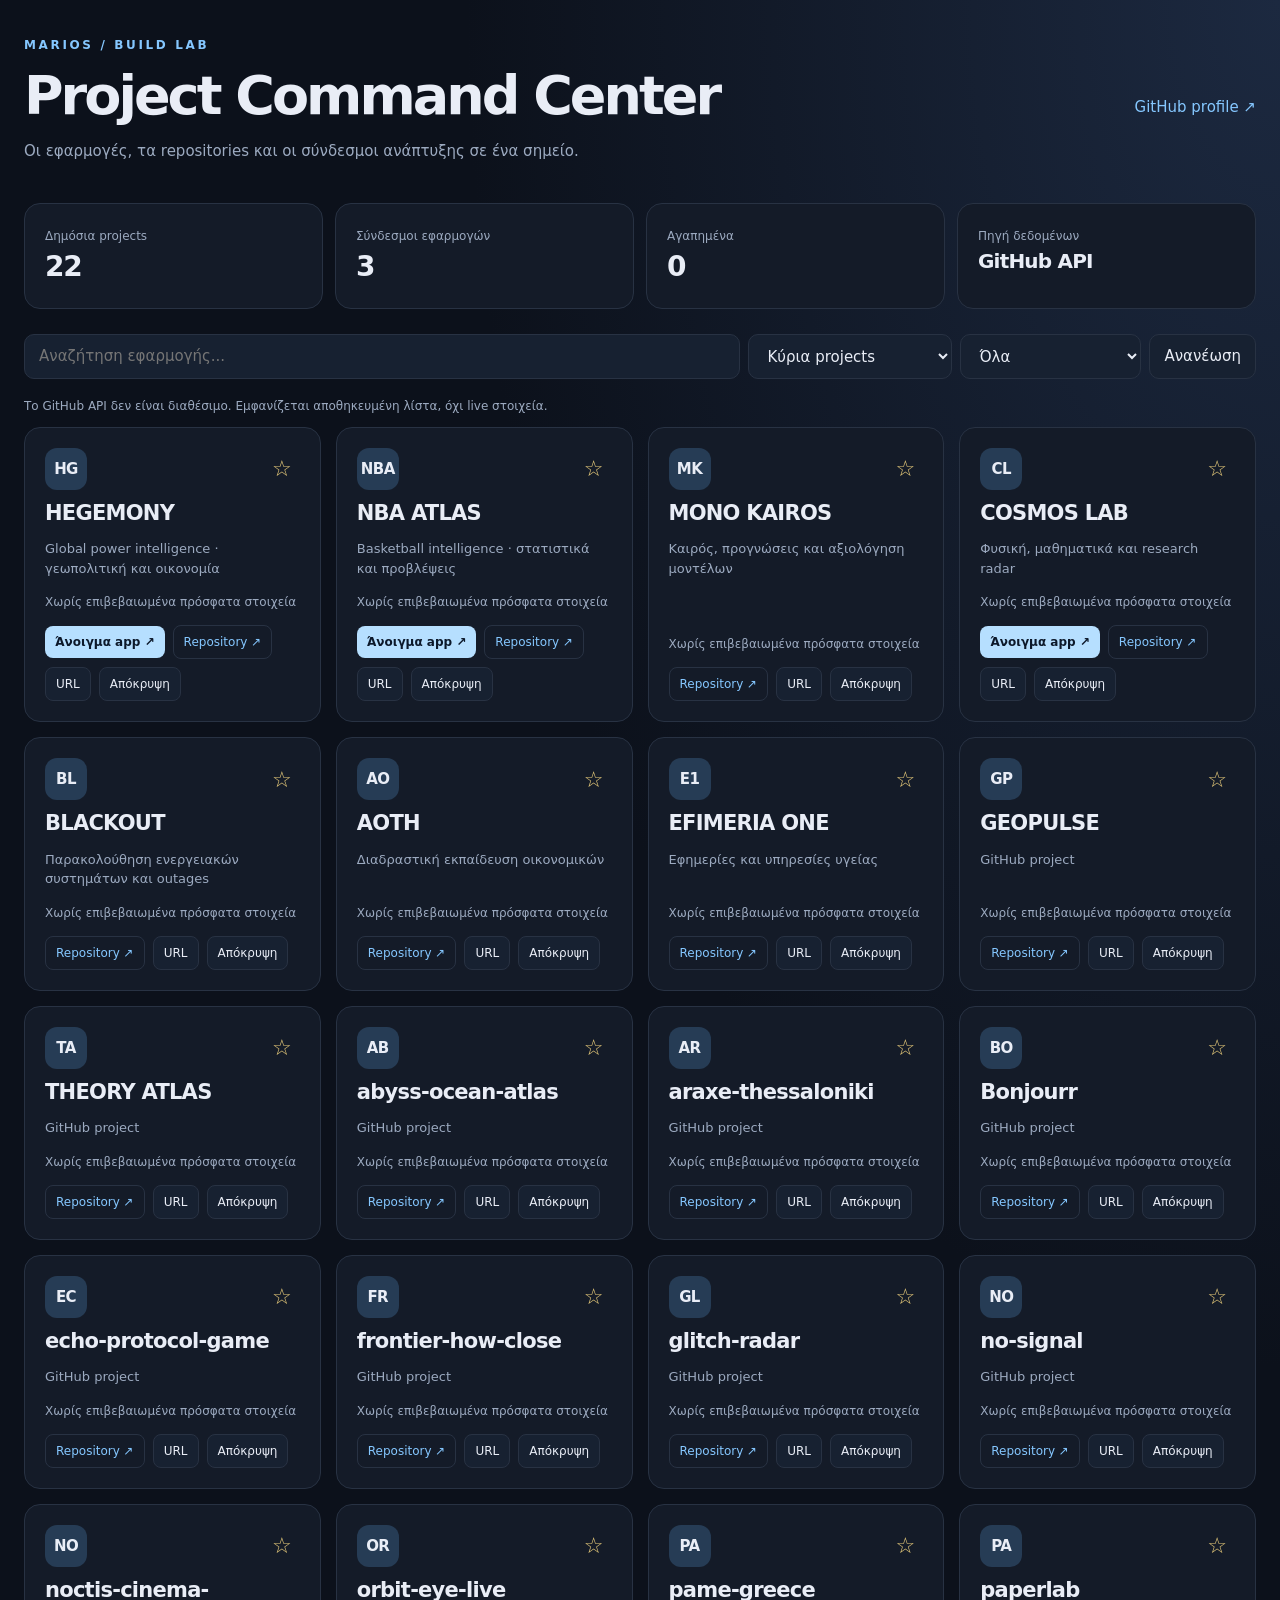
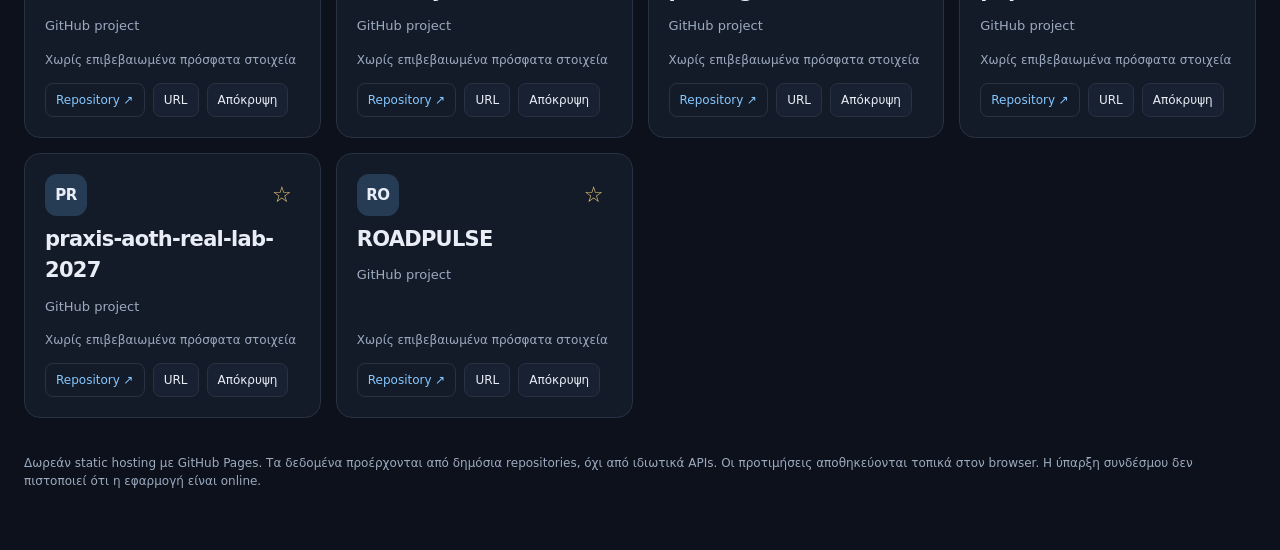
==== docs/index.html @ c63f9f5b "Add static Build Lab project command center for GitHub Pages" ====
<!DOCTYPE html>
<html lang="el"><head><meta charset="UTF-8"><meta name="viewport" content="width=device-width, initial-scale=1"><meta name="theme-color" content="#0c111b"><title>Build Lab — Project Command Center</title>
<style>
:root{color-scheme:dark;--bg:#0c111b;--panel:#141b28;--line:#283243;--text:#e9edf6;--muted:#9caac0;--accent:#85c7ff}*{box-sizing:border-box}body{margin:0;background:radial-gradient(ellipse at top right,#1c2940 0,transparent 45%),var(--bg);color:var(--text);font:15px/1.5 system-ui,sans-serif}main{max-width:1300px;margin:auto;padding:36px 24px 60px}header{display:flex;justify-content:space-between;align-items:center;gap:16px;flex-wrap:wrap}.brand{font-size:12px;letter-spacing:.22em;text-transform:uppercase;color:var(--accent);font-weight:700}h1{font-size:clamp(32px,5vw,54px);line-height:1.1;letter-spacing:-.055em;margin:12px 0}p{color:var(--muted)}a{color:var(--accent);text-decoration:none}button,input,select{font:inherit;color:inherit;background:#172131;border:1px solid var(--line);padding:10px 14px;border-radius:10px}button{cursor:pointer}button:hover,a:hover{filter:brightness(1.2)}.stats{display:grid;grid-template-columns:repeat(auto-fit,minmax(140px,1fr));gap:12px;margin:25px 0}.stat,.card{background:var(--panel);border:1px solid var(--line);border-radius:16px;padding:20px}.stat b{display:block;font-size:28px;letter-spacing:-.04em}.stat span,.meta{font-size:12px;color:var(--muted)}.controls{display:flex;flex-wrap:wrap;gap:8px;margin:24px 0 18px}.controls input{flex:1;min-width:190px}.grid{display:grid;grid-template-columns:repeat(auto-fill,minmax(265px,1fr));gap:15px}.card{display:flex;flex-direction:column;min-height:200px;overflow:hidden}.card h2{margin:8px 0;font-size:21px;letter-spacing:-.035em}.card p{margin:2px 0 15px;font-size:13px;flex:1}.cardtop,.actions{display:flex;gap:8px;align-items:center;justify-content:space-between}.logo{width:42px;height:42px;border-radius:12px;background:#263c55;display:grid;place-items:center;font-weight:800;letter-spacing:-.04em}.actions{justify-content:flex-start;flex-wrap:wrap;margin-top:14px}.actions a,.actions button{padding:7px 10px;font-size:12px;border-radius:8px;border:1px solid var(--line)}.actions a.primary{background:#b6dfff;color:#0c182a;border:0;font-weight:700}.tag{font-size:11px;color:var(--muted);border:1px solid var(--line);padding:4px 8px;border-radius:20px}.favorite{background:transparent;border:0;font-size:22px;padding:3px 8px;color:#e4c879}.status{font-size:12px;color:var(--muted)}footer{margin-top:36px;color:var(--muted);font-size:12px}dialog{max-width:480px;width:90%;background:var(--panel);color:var(--text);border:1px solid var(--line);border-radius:16px;padding:24px}dialog input{width:100%;margin:12px 0}dialog::backdrop{background:#0009}.empty{padding:25px;color:var(--muted)}@media(max-width:600px){main{padding:24px 15px}.card{min-height:170px}}
</style></head><body><main><header><div><div class="brand">Marios / Build Lab</div><h1>Project Command Center</h1><p>Οι εφαρμογές, τα repositories και οι σύνδεσμοι ανάπτυξης σε ένα σημείο.</p></div><a href="https://github.com/mariodinakus" target="_blank" rel="noopener">GitHub profile ↗</a></header>
<section class="stats"><div class="stat"><span>Δημόσια projects</span><b id="total">—</b></div><div class="stat"><span>Σύνδεσμοι εφαρμογών</span><b id="apps">—</b></div><div class="stat"><span>Αγαπημένα</span><b id="stars">—</b></div><div class="stat"><span>Πηγή δεδομένων</span><b style="font-size:20px">GitHub API</b></div></section>
<div class="controls"><input id="search" type="search" placeholder="Αναζήτηση εφαρμογής..." aria-label="Αναζήτηση"><select id="sort" aria-label="Ταξινόμηση"><option value="core">Κύρια projects</option><option value="updated">Πρόσφατες αλλαγές</option><option value="name">Όνομα A–Z</option></select><select id="filter" aria-label="Φίλτρο"><option value="all">Όλα</option><option value="fav">Αγαπημένα</option><option value="app">Με σύνδεσμο app</option><option value="hidden">Κρυμμένα</option></select><button id="refresh">Ανανέωση</button></div>
<div id="status" class="status" role="status">Φόρτωση...</div><section id="grid" class="grid" style="margin-top:12px"></section><footer>Δωρεάν static hosting με GitHub Pages. Τα δεδομένα προέρχονται από δημόσια repositories, όχι από ιδιωτικά APIs. Οι προτιμήσεις αποθηκεύονται τοπικά στον browser. Η ύπαρξη συνδέσμου δεν πιστοποιεί ότι η εφαρμογή είναι online.</footer>
<dialog id="edit"><h2>Σύνδεσμος εφαρμογής</h2><p id="editname"></p><form id="editform"><input id="url" type="url" placeholder="https://..." aria-label="URL εφαρμογής"><button type="submit">Αποθήκευση</button> <button type="button" id="cancel">Άκυρο</button></form></dialog>
</main><script>
'use strict';const owner='mariodinakus', el=id=>document.getElementById(id);
const core={
'world-faultline':{title:'HEGEMONY',desc:'Global power intelligence · γεωπολιτική και οικονομία',url:'https://hegemony-world-power.vercel.app',symbol:'HG'},
'sideline-sports':{title:'NBA ATLAS',desc:'Basketball intelligence · στατιστικά και προβλέψεις',url:'https://nba-atlas.vercel.app',symbol:'NBA'},
'monokairos':{title:'MONO KAIROS',desc:'Καιρός, προγνώσεις και αξιολόγηση μοντέλων',symbol:'MK'},
'cosmos-lab':{title:'COSMOS LAB',desc:'Φυσική, μαθηματικά και research radar',url:'https://cosmos-lab-v3.vercel.app/radar.html',symbol:'CL'},
'blackout-global-monitor':{title:'BLACKOUT',desc:'Παρακολούθηση ενεργειακών συστημάτων και outages',symbol:'BL'},
'aoth':{title:'AOTH',desc:'Διαδραστική εκπαίδευση οικονομικών',symbol:'AO'},
'efimeria-one':{title:'EFIMERIA ONE',desc:'Εφημερίες και υπηρεσίες υγείας',symbol:'E1'},
'geopulse':{title:'GEOPULSE',symbol:'GP'},'theory-atlas':{title:'THEORY ATLAS',symbol:'TA'}
};
const backup=['world-faultline','sideline-sports','monokairos','cosmos-lab','blackout-global-monitor','aoth','efimeria-one','geopulse','theory-atlas','paperlab','glitch-radar','ROADPULSE','echo-protocol-game','orbit-eye-live','frontier-how-close','noctis-cinema-','no-signal','araxe-thessaloniki','pame-greece','abyss-ocean-atlas','praxis-aoth-real-lab-2027','Bonjourr'];
function read(key,fallback){try{return JSON.parse(localStorage.getItem(key))??fallback}catch{return fallback}}
let fav=new Set(read('buildlab-fav',[])),hidden=new Set(read('buildlab-hidden',[])),custom=read('buildlab-urls',{}),repos=[],editing='';
function store(){try{localStorage.setItem('buildlab-fav',JSON.stringify([...fav]));localStorage.setItem('buildlab-hidden',JSON.stringify([...hidden]));localStorage.setItem('buildlab-urls',JSON.stringify(custom))}catch{}}
function valid(x){try{let u=new URL(x);return u.protocol==='https:'||u.protocol==='http:'?u.href:''}catch{return ''}}
function url(r){return Object.hasOwn(custom,r.name)?valid(custom[r.name]):valid(core[r.name]?.url||r.homepage)}
function node(tag,cls,t){const n=document.createElement(tag);if(cls)n.className=cls;if(t!==undefined)n.textContent=t;return n}
function link(label,href,cls){const a=node('a',cls,label);a.href=href;a.target='_blank';a.rel='noopener noreferrer';return a}
function btn(label,fn,cls){const b=node('button',cls,label);b.type='button';b.onclick=fn;return b}
function render(){const q=el('search').value.toLowerCase().trim(),filter=el('filter').value,sort=el('sort').value;let filtered=repos.filter(r=>{const c=core[r.name]||{};return (filter==='hidden'?hidden.has(r.name):!hidden.has(r.name))&&(filter!=='fav'||fav.has(r.name))&&(filter!=='app'||url(r))&&[r.name,c.title,r.description,c.desc].join(' ').toLowerCase().includes(q)});
const order=Object.keys(core);filtered.sort((a,b)=>sort==='updated'?String(b.pushed_at||'').localeCompare(String(a.pushed_at||'')):sort==='name'?a.name.localeCompare(b.name):Number(fav.has(b.name))-Number(fav.has(a.name))||(order.indexOf(a.name)<0?999:order.indexOf(a.name))-(order.indexOf(b.name)<0?999:order.indexOf(b.name))||a.name.localeCompare(b.name));
el('total').textContent=repos.length;el('apps').textContent=repos.filter(url).length;el('stars').textContent=fav.size;let g=el('grid');g.replaceChildren();if(!filtered.length)g.append(node('div','empty','Δεν βρέθηκαν projects.'));
for(const r of filtered){const c=core[r.name]||{},card=node('article','card'),top=node('div','cardtop'),logo=node('div','logo',c.symbol||r.name.slice(0,2).toUpperCase()),star=btn(fav.has(r.name)?'★':'☆',()=>{fav.has(r.name)?fav.delete(r.name):fav.add(r.name);store();render()},'favorite');star.setAttribute('aria-label','Αγαπημένο '+r.name);top.append(logo,star);card.append(top,node('h2','',c.title||r.name),node('p','',c.desc||r.description||'GitHub project'));const meta=node('div','meta',r.pushed_at?'Τελευταίο push: '+new Date(r.pushed_at).toLocaleDateString('el-GR'):'Χωρίς επιβεβαιωμένα πρόσφατα στοιχεία');card.append(meta);const actions=node('div','actions'),u=url(r);if(u)actions.append(link('Άνοιγμα app ↗',u,'primary'));actions.append(link('Repository ↗','https://github.com/'+owner+'/'+encodeURIComponent(r.name)),btn('URL',()=>{editing=r.name;el('editname').textContent=c.title||r.name;el('url').value=url(r);el('edit').showModal()}),btn(hidden.has(r.name)?'Εμφάνιση':'Απόκρυψη',()=>{hidden.has(r.name)?hidden.delete(r.name):hidden.add(r.name);store();render()}));card.append(actions);g.append(card)}}
async function load(){el('status').textContent='Ανάκτηση δημόσιων repositories...';el('refresh').disabled=true;try{const all=[];for(let page=1;page<=5;page++){const res=await fetch('https://api.github.com/users/'+owner+'/repos?per_page=100&sort=updated&page='+page,{cache:'no-store'});if(!res.ok)throw Error('HTTP '+res.status);const data=await res.json();if(!Array.isArray(data))throw Error('invalid');all.push(...data);if(data.length<100)break}repos=all.filter(r=>!r.private&&!r.archived&&r.name!==owner);el('status').textContent='Ενημερώθηκε: '+new Date().toLocaleString('el-GR');}catch(e){repos=backup.map(name=>({name}));el('status').textContent='Το GitHub API δεν είναι διαθέσιμο. Εμφανίζεται αποθηκευμένη λίστα, όχι live στοιχεία.'}finally{el('refresh').disabled=false;render()}}
el('search').oninput=render;el('sort').onchange=render;el('filter').onchange=render;el('refresh').onclick=load;el('cancel').onclick=()=>el('edit').close();el('editform').onsubmit=e=>{e.preventDefault();const v=el('url').value.trim();if(v&&!valid(v))return;custom[editing]=v;store();el('edit').close();render()};load();
</script></body></html>
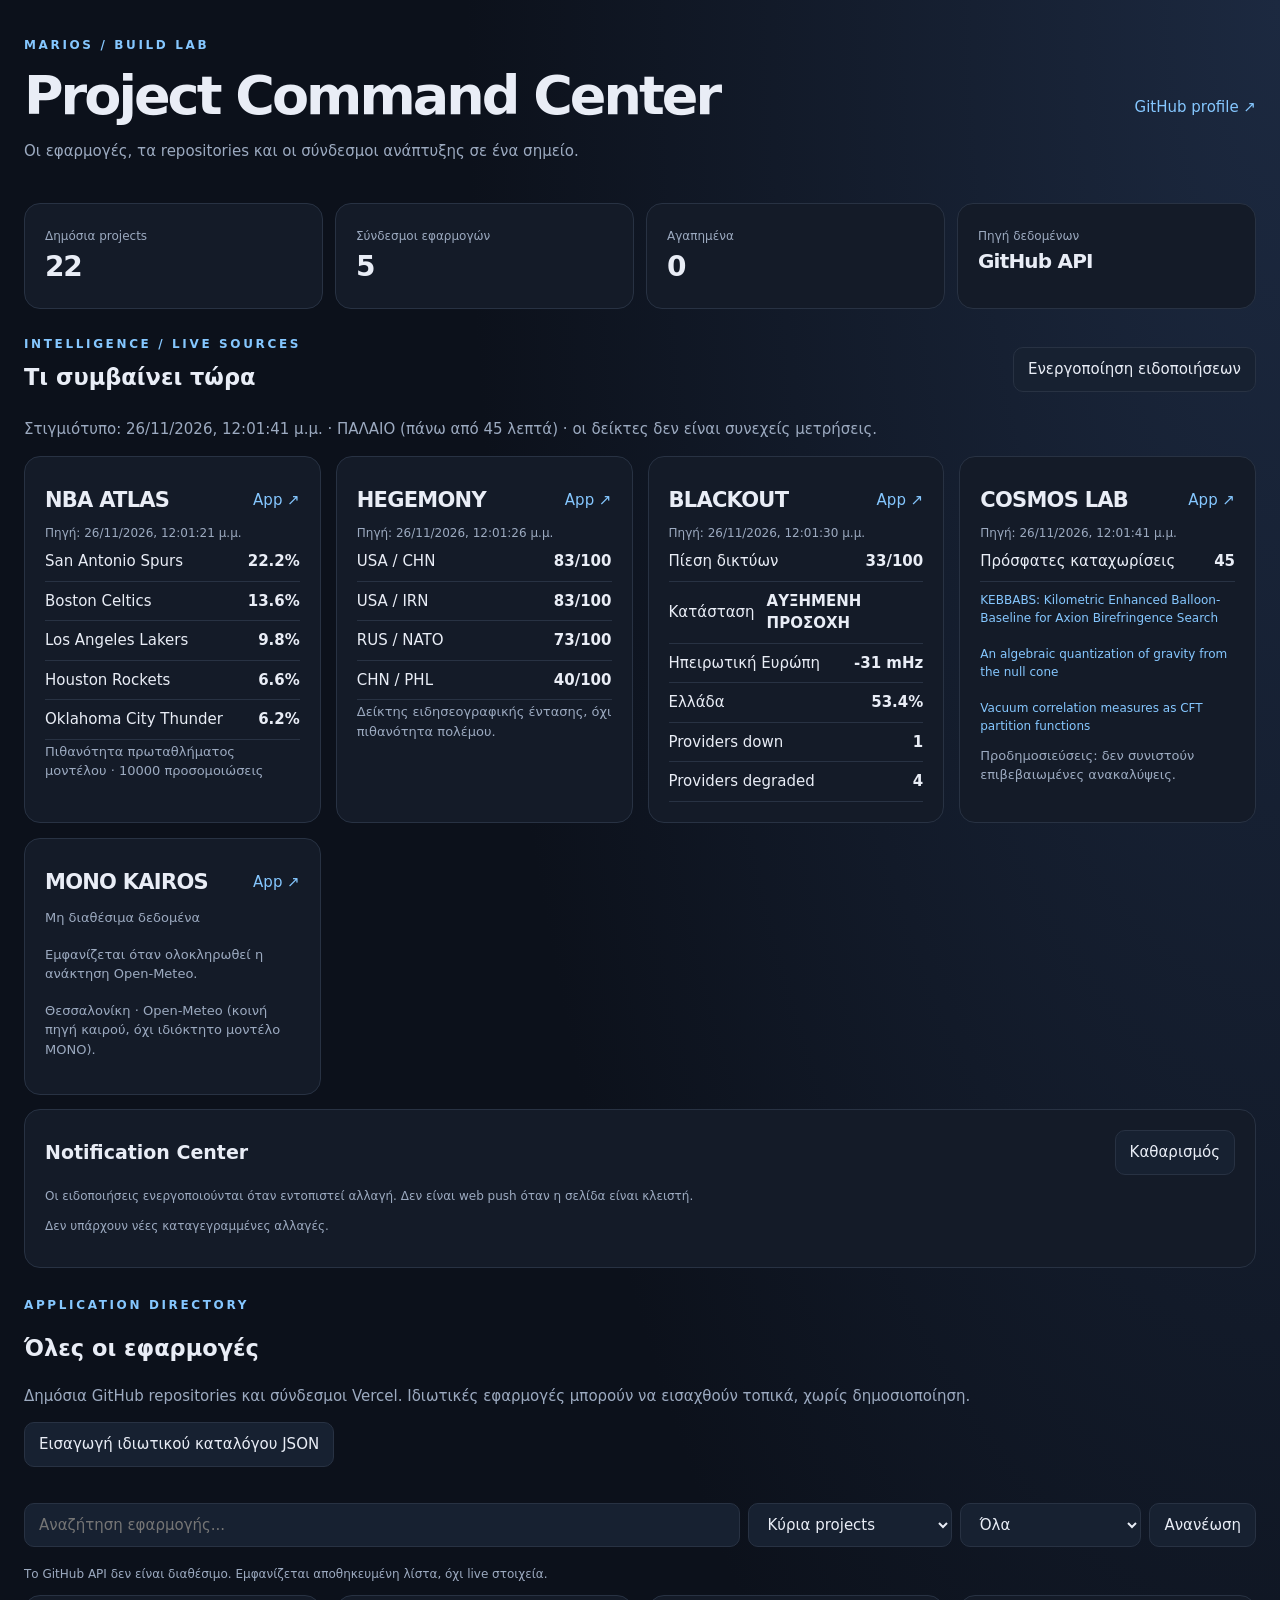
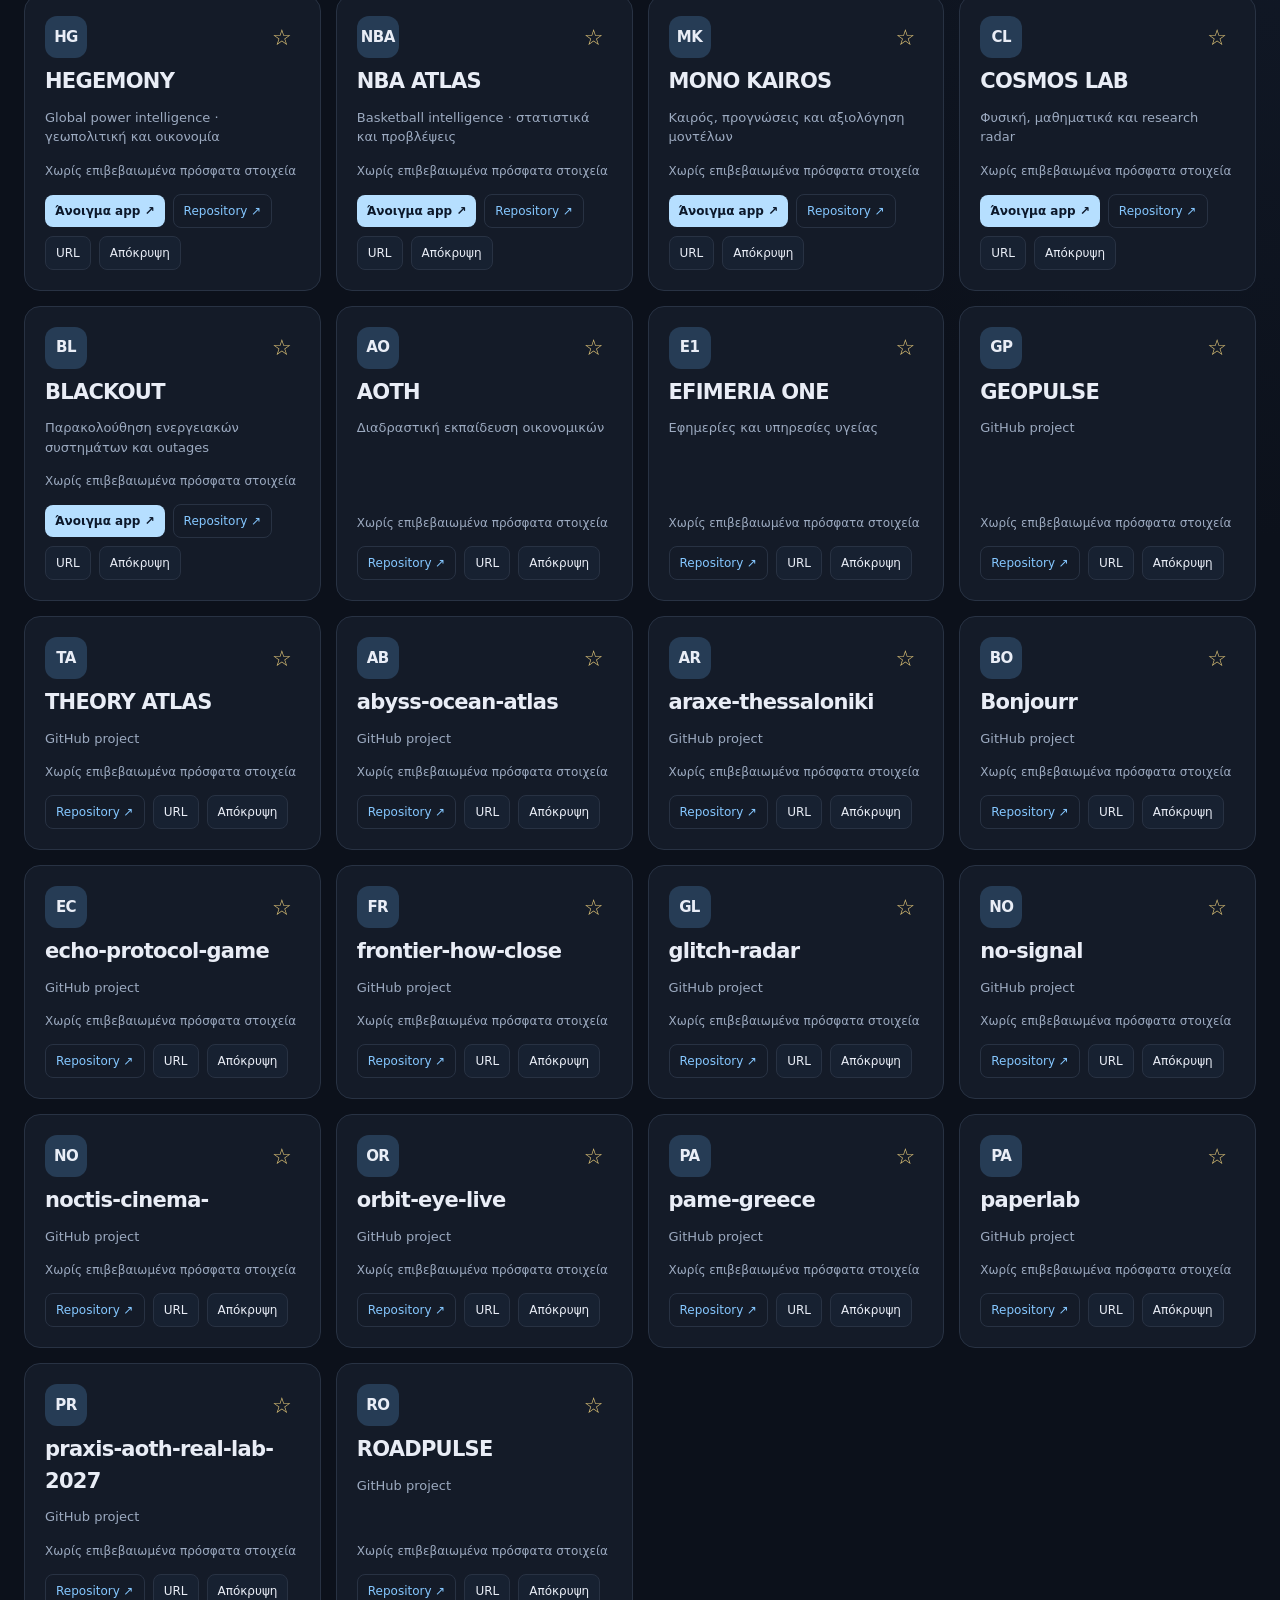
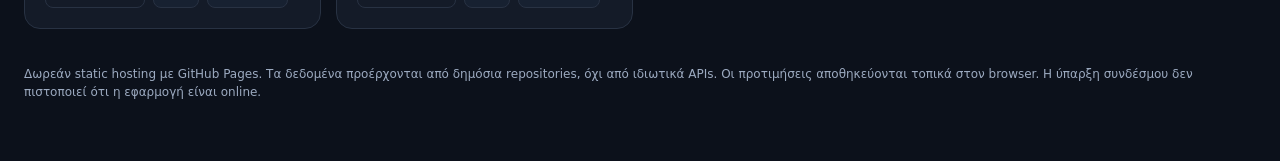
==== commit 1bd56f57: "Add intelligence widgets, real source snapshots, notification center and local app import" ====
--- a/docs/index.html
+++ b/docs/index.html
@@ -4,7 +4,7 @@
 :root{color-scheme:dark;--bg:#0c111b;--panel:#141b28;--line:#283243;--text:#e9edf6;--muted:#9caac0;--accent:#85c7ff}*{box-sizing:border-box}body{margin:0;background:radial-gradient(ellipse at top right,#1c2940 0,transparent 45%),var(--bg);color:var(--text);font:15px/1.5 system-ui,sans-serif}main{max-width:1300px;margin:auto;padding:36px 24px 60px}header{display:flex;justify-content:space-between;align-items:center;gap:16px;flex-wrap:wrap}.brand{font-size:12px;letter-spacing:.22em;text-transform:uppercase;color:var(--accent);font-weight:700}h1{font-size:clamp(32px,5vw,54px);line-height:1.1;letter-spacing:-.055em;margin:12px 0}p{color:var(--muted)}a{color:var(--accent);text-decoration:none}button,input,select{font:inherit;color:inherit;background:#172131;border:1px solid var(--line);padding:10px 14px;border-radius:10px}button{cursor:pointer}button:hover,a:hover{filter:brightness(1.2)}.stats{display:grid;grid-template-columns:repeat(auto-fit,minmax(140px,1fr));gap:12px;margin:25px 0}.stat,.card{background:var(--panel);border:1px solid var(--line);border-radius:16px;padding:20px}.stat b{display:block;font-size:28px;letter-spacing:-.04em}.stat span,.meta{font-size:12px;color:var(--muted)}.controls{display:flex;flex-wrap:wrap;gap:8px;margin:24px 0 18px}.controls input{flex:1;min-width:190px}.grid{display:grid;grid-template-columns:repeat(auto-fill,minmax(265px,1fr));gap:15px}.card{display:flex;flex-direction:column;min-height:200px;overflow:hidden}.card h2{margin:8px 0;font-size:21px;letter-spacing:-.035em}.card p{margin:2px 0 15px;font-size:13px;flex:1}.cardtop,.actions{display:flex;gap:8px;align-items:center;justify-content:space-between}.logo{width:42px;height:42px;border-radius:12px;background:#263c55;display:grid;place-items:center;font-weight:800;letter-spacing:-.04em}.actions{justify-content:flex-start;flex-wrap:wrap;margin-top:14px}.actions a,.actions button{padding:7px 10px;font-size:12px;border-radius:8px;border:1px solid var(--line)}.actions a.primary{background:#b6dfff;color:#0c182a;border:0;font-weight:700}.tag{font-size:11px;color:var(--muted);border:1px solid var(--line);padding:4px 8px;border-radius:20px}.favorite{background:transparent;border:0;font-size:22px;padding:3px 8px;color:#e4c879}.status{font-size:12px;color:var(--muted)}footer{margin-top:36px;color:var(--muted);font-size:12px}dialog{max-width:480px;width:90%;background:var(--panel);color:var(--text);border:1px solid var(--line);border-radius:16px;padding:24px}dialog input{width:100%;margin:12px 0}dialog::backdrop{background:#0009}.empty{padding:25px;color:var(--muted)}@media(max-width:600px){main{padding:24px 15px}.card{min-height:170px}}
 </style></head><body><main><header><div><div class="brand">Marios / Build Lab</div><h1>Project Command Center</h1><p>Οι εφαρμογές, τα repositories και οι σύνδεσμοι ανάπτυξης σε ένα σημείο.</p></div><a href="https://github.com/mariodinakus" target="_blank" rel="noopener">GitHub profile ↗</a></header>
 <section class="stats"><div class="stat"><span>Δημόσια projects</span><b id="total">—</b></div><div class="stat"><span>Σύνδεσμοι εφαρμογών</span><b id="apps">—</b></div><div class="stat"><span>Αγαπημένα</span><b id="stars">—</b></div><div class="stat"><span>Πηγή δεδομένων</span><b style="font-size:20px">GitHub API</b></div></section>
-<div class="controls"><input id="search" type="search" placeholder="Αναζήτηση εφαρμογής..." aria-label="Αναζήτηση"><select id="sort" aria-label="Ταξινόμηση"><option value="core">Κύρια projects</option><option value="updated">Πρόσφατες αλλαγές</option><option value="name">Όνομα A–Z</option></select><select id="filter" aria-label="Φίλτρο"><option value="all">Όλα</option><option value="fav">Αγαπημένα</option><option value="app">Με σύνδεσμο app</option><option value="hidden">Κρυμμένα</option></select><button id="refresh">Ανανέωση</button></div>
+<section aria-label="Live intelligence" style="margin-top:26px"><div class="cardtop"><div><div class="brand">INTELLIGENCE / LIVE SOURCES</div><h2 style="margin:8px 0">Τι συμβαίνει τώρα</h2></div><button id="notify">Ενεργοποίηση ειδοποιήσεων</button></div><p id="liveStatus" role="status">Τελευταίο διαθέσιμο στιγμιότυπο · φόρτωση...</p><div class="grid" id="liveGrid"><article class="card"><h2>NBA ATLAS</h2><p>Προβλέψεις τίτλου</p></article><article class="card"><h2>HEGEMONY</h2><p>Δείκτες γεωπολιτικής έντασης</p></article><article class="card"><h2>BLACKOUT</h2><p>Πίεση δικτύων και outages</p></article><article class="card"><h2>COSMOS</h2><p>Επιστημονικές δημοσιεύσεις</p></article></div><div class="stat" style="margin-top:14px"><div class="cardtop"><h2 style="margin:0;font-size:19px">Notification Center</h2><button id="clearAlerts">Καθαρισμός</button></div><p id="alertStatus" class="meta">Οι ειδοποιήσεις ενεργοποιούνται όταν εντοπιστεί αλλαγή. Δεν είναι web push όταν η σελίδα είναι κλειστή.</p><div id="alerts" aria-live="polite"></div></div></section><section style="margin-top:28px"><div class="brand">APPLICATION DIRECTORY</div><h2>Όλες οι εφαρμογές</h2><p>Δημόσια GitHub repositories και σύνδεσμοι Vercel. Ιδιωτικές εφαρμογές μπορούν να εισαχθούν τοπικά, χωρίς δημοσιοποίηση.</p><button id="importApps">Εισαγωγή ιδιωτικού καταλόγου JSON</button><input id="importFile" type="file" accept=".json,application/json" hidden><div id="extraApps" class="grid" style="margin-top:12px"></div></section><div class="controls"><input id="search" type="search" placeholder="Αναζήτηση εφαρμογής..." aria-label="Αναζήτηση"><select id="sort" aria-label="Ταξινόμηση"><option value="core">Κύρια projects</option><option value="updated">Πρόσφατες αλλαγές</option><option value="name">Όνομα A–Z</option></select><select id="filter" aria-label="Φίλτρο"><option value="all">Όλα</option><option value="fav">Αγαπημένα</option><option value="app">Με σύνδεσμο app</option><option value="hidden">Κρυμμένα</option></select><button id="refresh">Ανανέωση</button></div>
 <div id="status" class="status" role="status">Φόρτωση...</div><section id="grid" class="grid" style="margin-top:12px"></section><footer>Δωρεάν static hosting με GitHub Pages. Τα δεδομένα προέρχονται από δημόσια repositories, όχι από ιδιωτικά APIs. Οι προτιμήσεις αποθηκεύονται τοπικά στον browser. Η ύπαρξη συνδέσμου δεν πιστοποιεί ότι η εφαρμογή είναι online.</footer>
 <dialog id="edit"><h2>Σύνδεσμος εφαρμογής</h2><p id="editname"></p><form id="editform"><input id="url" type="url" placeholder="https://..." aria-label="URL εφαρμογής"><button type="submit">Αποθήκευση</button> <button type="button" id="cancel">Άκυρο</button></form></dialog>
 </main><script>
@@ -12,16 +12,16 @@
 const core={
 'world-faultline':{title:'HEGEMONY',desc:'Global power intelligence · γεωπολιτική και οικονομία',url:'https://hegemony-world-power.vercel.app',symbol:'HG'},
 'sideline-sports':{title:'NBA ATLAS',desc:'Basketball intelligence · στατιστικά και προβλέψεις',url:'https://nba-atlas.vercel.app',symbol:'NBA'},
-'monokairos':{title:'MONO KAIROS',desc:'Καιρός, προγνώσεις και αξιολόγηση μοντέλων',symbol:'MK'},
+'monokairos':{title:'MONO KAIROS',desc:'Καιρός, προγνώσεις και αξιολόγηση μοντέλων',url:'https://monokairos.vercel.app',symbol:'MK'},
 'cosmos-lab':{title:'COSMOS LAB',desc:'Φυσική, μαθηματικά και research radar',url:'https://cosmos-lab-v3.vercel.app/radar.html',symbol:'CL'},
-'blackout-global-monitor':{title:'BLACKOUT',desc:'Παρακολούθηση ενεργειακών συστημάτων και outages',symbol:'BL'},
+'blackout-global-monitor':{title:'BLACKOUT',desc:'Παρακολούθηση ενεργειακών συστημάτων και outages',url:'https://blackout-global-monitor.vercel.app',symbol:'BL'},
 'aoth':{title:'AOTH',desc:'Διαδραστική εκπαίδευση οικονομικών',symbol:'AO'},
 'efimeria-one':{title:'EFIMERIA ONE',desc:'Εφημερίες και υπηρεσίες υγείας',symbol:'E1'},
 'geopulse':{title:'GEOPULSE',symbol:'GP'},'theory-atlas':{title:'THEORY ATLAS',symbol:'TA'}
 };
 const backup=['world-faultline','sideline-sports','monokairos','cosmos-lab','blackout-global-monitor','aoth','efimeria-one','geopulse','theory-atlas','paperlab','glitch-radar','ROADPULSE','echo-protocol-game','orbit-eye-live','frontier-how-close','noctis-cinema-','no-signal','araxe-thessaloniki','pame-greece','abyss-ocean-atlas','praxis-aoth-real-lab-2027','Bonjourr'];
 function read(key,fallback){try{return JSON.parse(localStorage.getItem(key))??fallback}catch{return fallback}}
-let fav=new Set(read('buildlab-fav',[])),hidden=new Set(read('buildlab-hidden',[])),custom=read('buildlab-urls',{}),repos=[],editing='';
+let fav=new Set(read('buildlab-fav',[])),hidden=new Set(read('buildlab-hidden',[])),custom=read('buildlab-urls',{}),repos=backup.map(name=>({name})),editing='';
 function store(){try{localStorage.setItem('buildlab-fav',JSON.stringify([...fav]));localStorage.setItem('buildlab-hidden',JSON.stringify([...hidden]));localStorage.setItem('buildlab-urls',JSON.stringify(custom))}catch{}}
 function valid(x){try{let u=new URL(x);return u.protocol==='https:'||u.protocol==='http:'?u.href:''}catch{return ''}}
 function url(r){return Object.hasOwn(custom,r.name)?valid(custom[r.name]):valid(core[r.name]?.url||r.homepage)}
@@ -33,5 +33,36 @@
 el('total').textContent=repos.length;el('apps').textContent=repos.filter(url).length;el('stars').textContent=fav.size;let g=el('grid');g.replaceChildren();if(!filtered.length)g.append(node('div','empty','Δεν βρέθηκαν projects.'));
 for(const r of filtered){const c=core[r.name]||{},card=node('article','card'),top=node('div','cardtop'),logo=node('div','logo',c.symbol||r.name.slice(0,2).toUpperCase()),star=btn(fav.has(r.name)?'★':'☆',()=>{fav.has(r.name)?fav.delete(r.name):fav.add(r.name);store();render()},'favorite');star.setAttribute('aria-label','Αγαπημένο '+r.name);top.append(logo,star);card.append(top,node('h2','',c.title||r.name),node('p','',c.desc||r.description||'GitHub project'));const meta=node('div','meta',r.pushed_at?'Τελευταίο push: '+new Date(r.pushed_at).toLocaleDateString('el-GR'):'Χωρίς επιβεβαιωμένα πρόσφατα στοιχεία');card.append(meta);const actions=node('div','actions'),u=url(r);if(u)actions.append(link('Άνοιγμα app ↗',u,'primary'));actions.append(link('Repository ↗','https://github.com/'+owner+'/'+encodeURIComponent(r.name)),btn('URL',()=>{editing=r.name;el('editname').textContent=c.title||r.name;el('url').value=url(r);el('edit').showModal()}),btn(hidden.has(r.name)?'Εμφάνιση':'Απόκρυψη',()=>{hidden.has(r.name)?hidden.delete(r.name):hidden.add(r.name);store();render()}));card.append(actions);g.append(card)}}
 async function load(){el('status').textContent='Ανάκτηση δημόσιων repositories...';el('refresh').disabled=true;try{const all=[];for(let page=1;page<=5;page++){const res=await fetch('https://api.github.com/users/'+owner+'/repos?per_page=100&sort=updated&page='+page,{cache:'no-store'});if(!res.ok)throw Error('HTTP '+res.status);const data=await res.json();if(!Array.isArray(data))throw Error('invalid');all.push(...data);if(data.length<100)break}repos=all.filter(r=>!r.private&&!r.archived&&r.name!==owner);el('status').textContent='Ενημερώθηκε: '+new Date().toLocaleString('el-GR');}catch(e){repos=backup.map(name=>({name}));el('status').textContent='Το GitHub API δεν είναι διαθέσιμο. Εμφανίζεται αποθηκευμένη λίστα, όχι live στοιχεία.'}finally{el('refresh').disabled=false;render()}}
-el('search').oninput=render;el('sort').onchange=render;el('filter').onchange=render;el('refresh').onclick=load;el('cancel').onclick=()=>el('edit').close();el('editform').onsubmit=e=>{e.preventDefault();const v=el('url').value.trim();if(v&&!valid(v))return;custom[editing]=v;store();el('edit').close();render()};load();
+el('search').oninput=render;el('sort').onchange=render;el('filter').onchange=render;el('refresh').onclick=load;el('cancel').onclick=()=>el('edit').close();el('editform').onsubmit=e=>{e.preventDefault();const v=el('url').value.trim();if(v&&!valid(v))return;custom[editing]=v;store();el('edit').close();render()};render();load();
+</script><script>
+(function(){
+'use strict';
+const $=id=>document.getElementById(id);
+const N=(t,c,s)=>{const x=document.createElement(t);if(c)x.className=c;if(s!=null)x.textContent=s;return x};
+const A=(t,u)=>{const a=N('a','',t);try{const v=new URL(u);if(['http:','https:'].includes(v.protocol)){a.href=v.href;a.target='_blank';a.rel='noopener noreferrer'}}catch{}return a};
+function rd(k,d){try{return JSON.parse(localStorage.getItem(k))??d}catch{return d}}
+function wr(k,v){try{localStorage.setItem(k,JSON.stringify(v))}catch{}}
+const initial={"generatedAt":"2026-11-26T12:01:41.746Z","data":{"nba":{"asOf":"2026-11-26T12:01:21.397Z","simulations":10000,"teams":[{"name":"San Antonio Spurs","champion":22.2,"wins":58},{"name":"Boston Celtics","champion":13.6,"wins":53.2},{"name":"Los Angeles Lakers","champion":9.8,"wins":54.6},{"name":"Houston Rockets","champion":6.6,"wins":52.6},{"name":"Oklahoma City Thunder","champion":6.2,"wins":49.2}]},"geo":{"asOf":"2026-11-26T12:01:26.543Z","pairs":[{"name":"USA / CHN","score":83,"headlines":[{"title":"Trump Aims to Keep Leverage Over Xi With 40% China Tariff Threat","url":"https://news.google.com/rss/articles/[base64]?oc=5"}]},{"name":"RUS / NATO","score":73,"headlines":[{"title":"Trump, NATO chief caution Russia as attacks on Ukraine’s energy infrastructure intensify","url":"https://news.google.com/rss/articles/[base64]?oc=5"}]},{"name":"ISR / IRN","score":null,"headlines":[]},{"name":"IND / PAK","score":null,"headlines":[]},{"name":"CHN / TWN","score":null,"headlines":[]},{"name":"CHN / JPN","score":null,"headlines":[]},{"name":"KOR / PRK","score":null,"headlines":[]},{"name":"USA / VEN","score":null,"headlines":[]},{"name":"GRC / TUR","score":null,"headlines":[]},{"name":"RUS / UKR","score":null,"headlines":[]},{"name":"USA / IRN","score":83,"headlines":[{"title":"How Trump’s Iran War Was Betrayed by AI","url":"https://news.google.com/rss/articles/CBMifEFVX3lxTFBpc0tiLWpqZGZ1Rl80Q0NnLWdNS2VqYjZlU05WNmlWOEVsZlljbktOQmptWXdOQzFPNXlqa3JmMy1wRjZOTWNTZFdMYmdDRmJGN2xlZXdYWHl2LVF2TmUzdE1xcDJPbVpSXzh2X2RrYmhXWjdoRUZaOW80bmU?oc=5"}]},{"name":"CHN / PHL","score":40,"headlines":[{"title":"Philippine Forces Train to Secure Luzon Strait with Warships, BrahMos Missiles","url":"https://news.google.com/rss/articles/[base64]?oc=5"}]}]},"power":{"asOf":"2026-11-26T12:01:30.836Z","headline":{"score":33,"system":"Διαστημικός καιρός","label":"ΑΥΞΗΜΕΝΗ ΠΡΟΣΟΧΗ","tone":"watch"},"systems":[{"name":"Ηπειρωτική Ευρώπη","score":13,"components":[{"k":"Απόκλιση συχνότητας","v":"-31 mHz","s":13}]},{"name":"Ελλάδα","score":27,"components":[{"k":"Ηλιακά + αιολικά (inverter-based)","v":"53.4%","s":27}]}]},"outages":{"asOf":"2026-11-26T12:01:38.159Z","down":1,"degraded":4,"ongoing":25},"science":{"asOf":"2026-11-26T12:01:41.528Z","count":45,"items":[{"id":"arxiv:2611.34927v1","title":"KEBBABS: Kilometric Enhanced Balloon-Baseline for Axion Birefringence Search","url":"https://arxiv.org/abs/2611.34927v1","published":"2026-11-25T18:59:07.000Z"},{"id":"arxiv:2611.34924v1","title":"An algebraic quantization of gravity from the null cone","url":"https://arxiv.org/abs/2611.34924v1","published":"2026-11-25T18:58:55.000Z"},{"id":"arxiv:2611.34922v1","title":"Vacuum correlation measures as CFT partition functions","url":"https://arxiv.org/abs/2611.34922v1","published":"2026-11-25T18:58:51.000Z"},{"id":"arxiv:2611.34921v1","title":"Bound Entanglement with Negative Partial Transpose Exists","url":"https://arxiv.org/abs/2611.34921v1","published":"2026-11-25T18:58:48.000Z"},{"id":"arxiv:2611.34916v1","title":"Complementary mechanisms of critical quantum metrology","url":"https://arxiv.org/abs/2611.34916v1","published":"2026-11-25T18:57:52.000Z"}]}}};
+const sources={nba:'https://nba-atlas.vercel.app',geo:'https://hegemony-world-power.vercel.app',power:'https://blackout-global-monitor.vercel.app',science:'https://cosmos-lab-v3.vercel.app/radar.html',weather:'https://monokairos.vercel.app'};
+let messages=rd('bl2-alerts',[]),prev=rd('bl2-prev',{}),privateApps=rd('bl2-private',[]),latest=initial,busy=false;
+const stamp=s=>s?(Number.isFinite(Date.parse(s))?new Date(s).toLocaleString('el-GR'):String(s)):'Άγνωστο';
+function showAlerts(){const box=$('alerts');box.replaceChildren();if(!messages.length)box.append(N('p','meta','Δεν υπάρχουν νέες καταγεγραμμένες αλλαγές.'));for(const m of messages.slice(0,20)){const r=N('div','meta');r.style.cssText='padding:10px 0;border-top:1px solid #283243';r.append(N('strong','',m.title),N('div','',m.body),N('small','',stamp(m.at)));box.append(r)}}
+function alert(title,body,key){if(messages.some(x=>x.key===key))return;messages.unshift({title,body,key,at:new Date().toISOString()});messages=messages.slice(0,50);wr('bl2-alerts',messages);showAlerts();try{if('Notification'in window&&Notification.permission==='granted')new Notification(title,{body,tag:key})}catch{}}
+function check(k,v,label,threshold=0){if(v==null)return;const old=prev[k];if(old!==undefined&&old!==v&&(typeof v!=='number'||Math.abs(v-old)>=threshold))alert(label,String(old)+' → '+String(v),k+':'+String(v)+':'+Date.now());prev[k]=v}
+function card(name,k,d){const a=N('article','card'),h=N('div','cardtop');h.append(N('h2','',name),A('App ↗',sources[k]));a.append(h);if(!d||d.error){a.append(N('p','meta',d?.error||'Μη διαθέσιμα δεδομένα'));return a}a.append(N('div','meta','Πηγή: '+stamp(d.asOf)));return a}
+function line(a,t,v){const r=N('div','cardtop');r.style.cssText='padding:8px 0;border-bottom:1px solid #283243;gap:12px';r.append(N('span','',t),N('strong','',v));a.append(r)}
+function renderLive(s){latest=s;const g=$('liveGrid');g.replaceChildren();const d=s.data||{};let a=card('NBA ATLAS','nba',d.nba);if(d.nba?.teams){for(const t of d.nba.teams)line(a,t.name,t.champion+'%');a.append(N('p','meta','Πιθανότητα πρωταθλήματος μοντέλου · '+d.nba.simulations+' προσομοιώσεις'));check('nbaLeader',d.nba.teams[0]?.name,'NBA ATLAS: αλλαγή φαβορί');for(const t of d.nba.teams)check('nba:'+t.name,t.champion,'NBA: '+t.name+' (ποσοστιαίες μονάδες)',3)}g.append(a);
+a=card('HEGEMONY','geo',d.geo);if(d.geo?.pairs){for(const p of d.geo.pairs.filter(x=>typeof x.score==='number').sort((x,y)=>y.score-x.score).slice(0,5)){line(a,p.name,p.score+'/100');check('geo:'+p.name,p.score,'HEGEMONY: ένταση '+p.name,10)}a.append(N('p','meta','Δείκτης ειδησεογραφικής έντασης, όχι πιθανότητα πολέμου.'))}g.append(a);
+a=card('BLACKOUT','power',d.power);if(d.power?.headline){line(a,'Πίεση δικτύων',d.power.headline.score+'/100');line(a,'Κατάσταση',d.power.headline.label);for(const x of d.power.systems||[])line(a,x.name,x.components?.[0]?.v||'—');check('power',d.power.headline.score,'BLACKOUT: αλλαγή πίεσης',10)}if(d.outages&&!d.outages.error){line(a,'Providers down',String(d.outages.down??'—'));line(a,'Providers degraded',String(d.outages.degraded??'—'));check('down',d.outages.down,'BLACKOUT: αλλαγή αριθμού providers down')}g.append(a);
+a=card('COSMOS LAB','science',d.science);if(d.science?.items){line(a,'Πρόσφατες καταχωρίσεις',String(d.science.count));for(const p of d.science.items.slice(0,3)){const r=N('div','meta');r.style.margin='9px 0';r.append(A(p.title,p.url));a.append(r)}if(d.science.items[0])check('paper',d.science.items[0].id,'COSMOS: νέα δημοσίευση στο feed');a.append(N('p','meta','Προδημοσιεύσεις: δεν συνιστούν επιβεβαιωμένες ανακαλύψεις.'))}g.append(a);
+a=card('MONO KAIROS','weather',d.weather);if(d.weather?.temperature!=null){line(a,'Θερμοκρασία',d.weather.temperature+' °C');line(a,'Υετός',d.weather.precipitation+' mm');line(a,'Άνεμος',d.weather.wind+' km/h');line(a,'Πιθανότητα βροχής σήμερα',d.weather.rainChance+'%');check('rain',d.weather.rainChance>=70?'≥70%':'<70%','MONO: αλλαγή ορίου πιθανότητας βροχής')}else a.append(N('p','meta','Εμφανίζεται όταν ολοκληρωθεί η ανάκτηση Open-Meteo.'));a.append(N('p','meta','Θεσσαλονίκη · Open-Meteo (κοινή πηγή καιρού, όχι ιδιόκτητο μοντέλο MONO).'));g.append(a);
+wr('bl2-prev',prev);$('liveStatus').textContent='Στιγμιότυπο: '+stamp(s.generatedAt)+(Date.now()-Date.parse(s.generatedAt)>45*60000?' · ΠΑΛΑΙΟ (πάνω από 45 λεπτά)':'')+' · οι δείκτες δεν είναι συνεχείς μετρήσεις.'}
+function renderPrivate(){let g=$('extraApps');g.replaceChildren();for(const p of privateApps){let a=N('article','card');a.append(N('h2','',p.name||'Project'),N('p','meta',p.platform||'Τοπικός κατάλογος'));if(p.url)a.append(A('Άνοιγμα ↗',p.url));g.append(a)}}
+$('notify').onclick=async()=>{if(!('Notification'in window)){$('alertStatus').textContent='Ο browser δεν υποστηρίζει ειδοποιήσεις.';return}try{const p=await Notification.requestPermission();$('alertStatus').textContent=p==='granted'?'Ενεργές ειδοποιήσεις όσο λειτουργεί το dashboard.':'Δεν δόθηκε άδεια ειδοποιήσεων.'}catch{$('alertStatus').textContent='Η άδεια ειδοποιήσεων δεν ήταν διαθέσιμη.'}};
+$('clearAlerts').onclick=()=>{messages=[];wr('bl2-alerts',messages);showAlerts()};
+$('importApps').onclick=()=>$('importFile').click();$('importFile').onchange=async e=>{try{let a=JSON.parse(await e.target.files[0].text());if(!Array.isArray(a))throw Error();privateApps=a.filter(p=>p&&typeof p.name==='string').map(p=>({name:p.name,platform:p.platform,url:p.url}));wr('bl2-private',privateApps);renderPrivate()}catch{$('alertStatus').textContent='Μη έγκυρο JSON καταλόγου.'}};
+async function fetchJson(u){const r=await fetch(u,{cache:'no-store',signal:AbortSignal.timeout(12000)});if(!r.ok)throw Error('HTTP '+r.status);return r.json()}
+async function refresh(){if(busy)return;busy=true;let s=latest;try{let a=await fetchJson('https://raw.githubusercontent.com/mariodinakus/mariodinakus/main/docs/live-data.json?t='+Date.now());if(a.data&&a.generatedAt&&Date.parse(a.generatedAt)>=Date.parse(s.generatedAt))s=a}catch{}try{let w=await fetchJson('https://api.open-meteo.com/v1/forecast?latitude=40.64&longitude=22.94&current=temperature_2m,precipitation,wind_speed_10m&daily=precipitation_probability_max&timezone=Europe%2FAthens&forecast_days=1');if(w.current)s={...s,data:{...s.data,weather:{asOf:w.current.time+' (Europe/Athens)',temperature:w.current.temperature_2m,precipitation:w.current.precipitation,wind:w.current.wind_speed_10m,rainChance:w.daily.precipitation_probability_max[0]}}}}catch{}renderLive(s);busy=false}
+renderPrivate();showAlerts();renderLive(initial);refresh();setInterval(refresh,180000);$('refresh').addEventListener('click',refresh);
+})();
 </script></body></html>
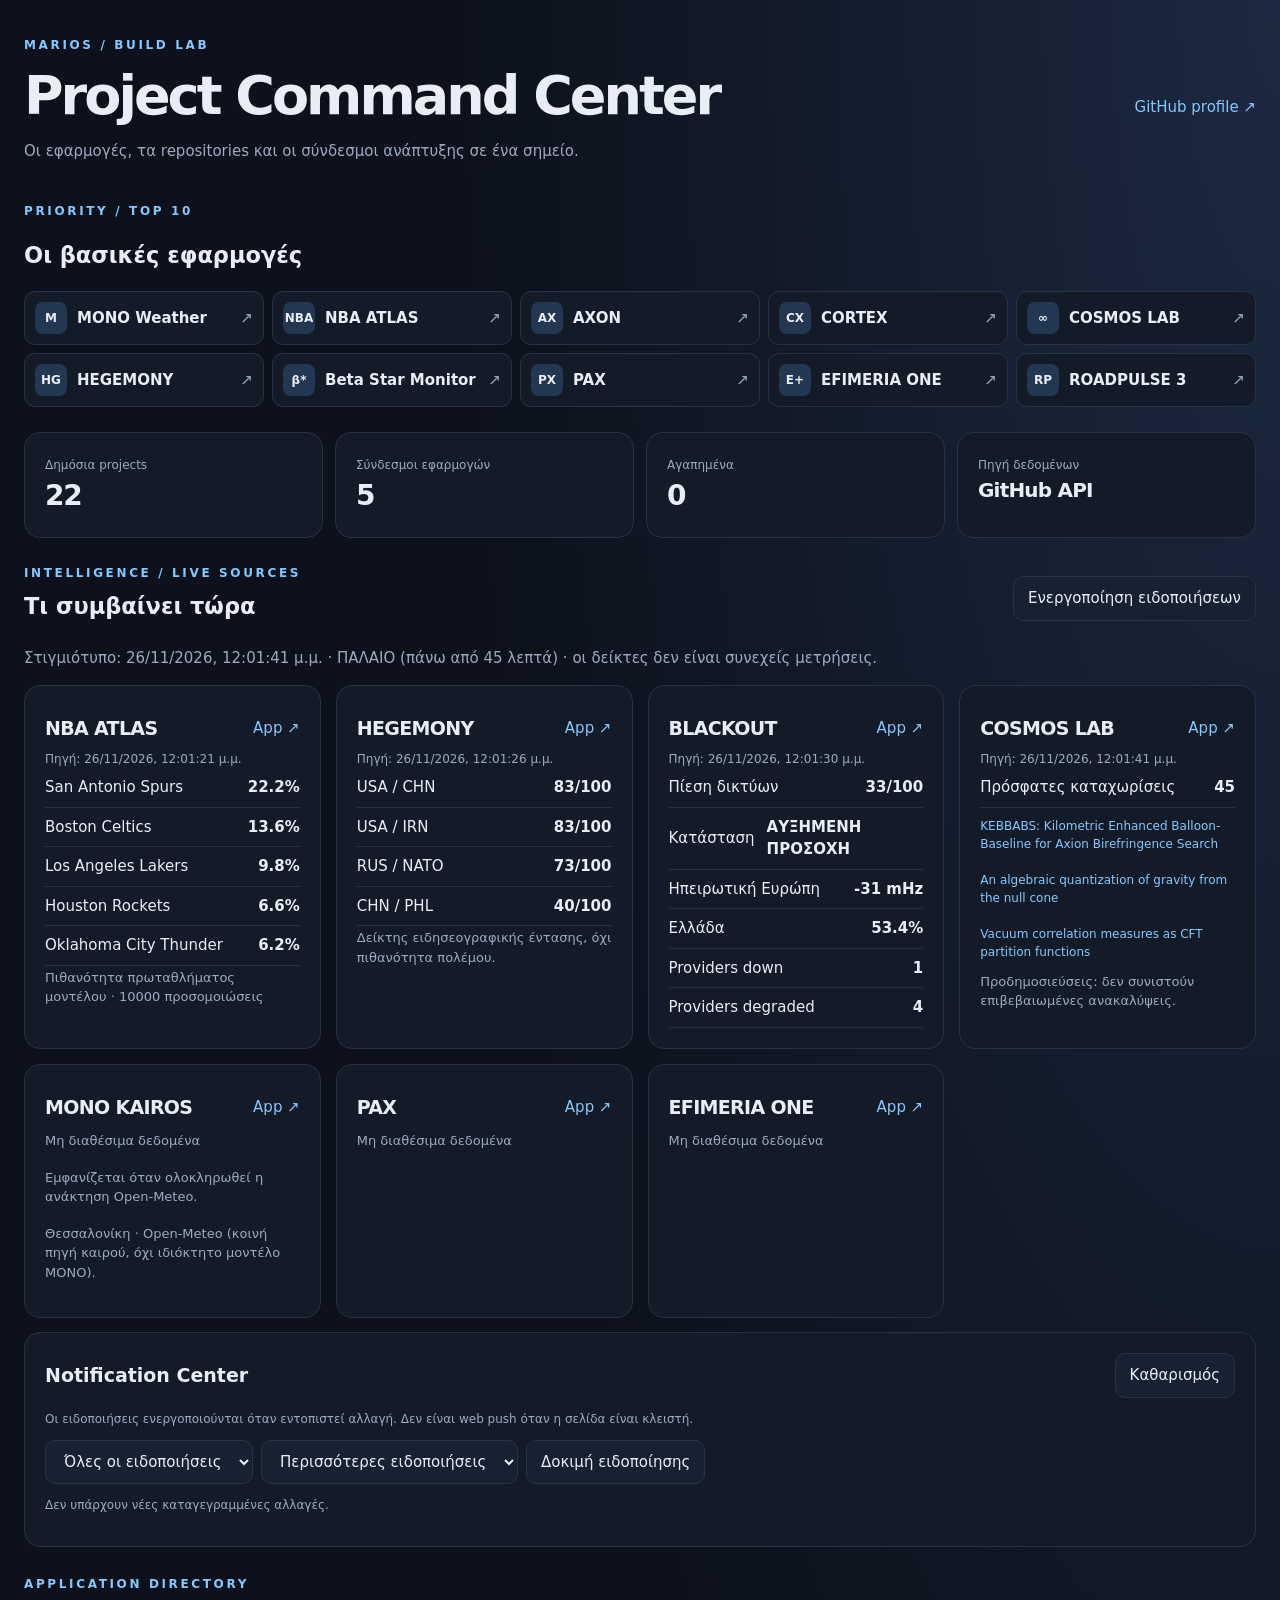
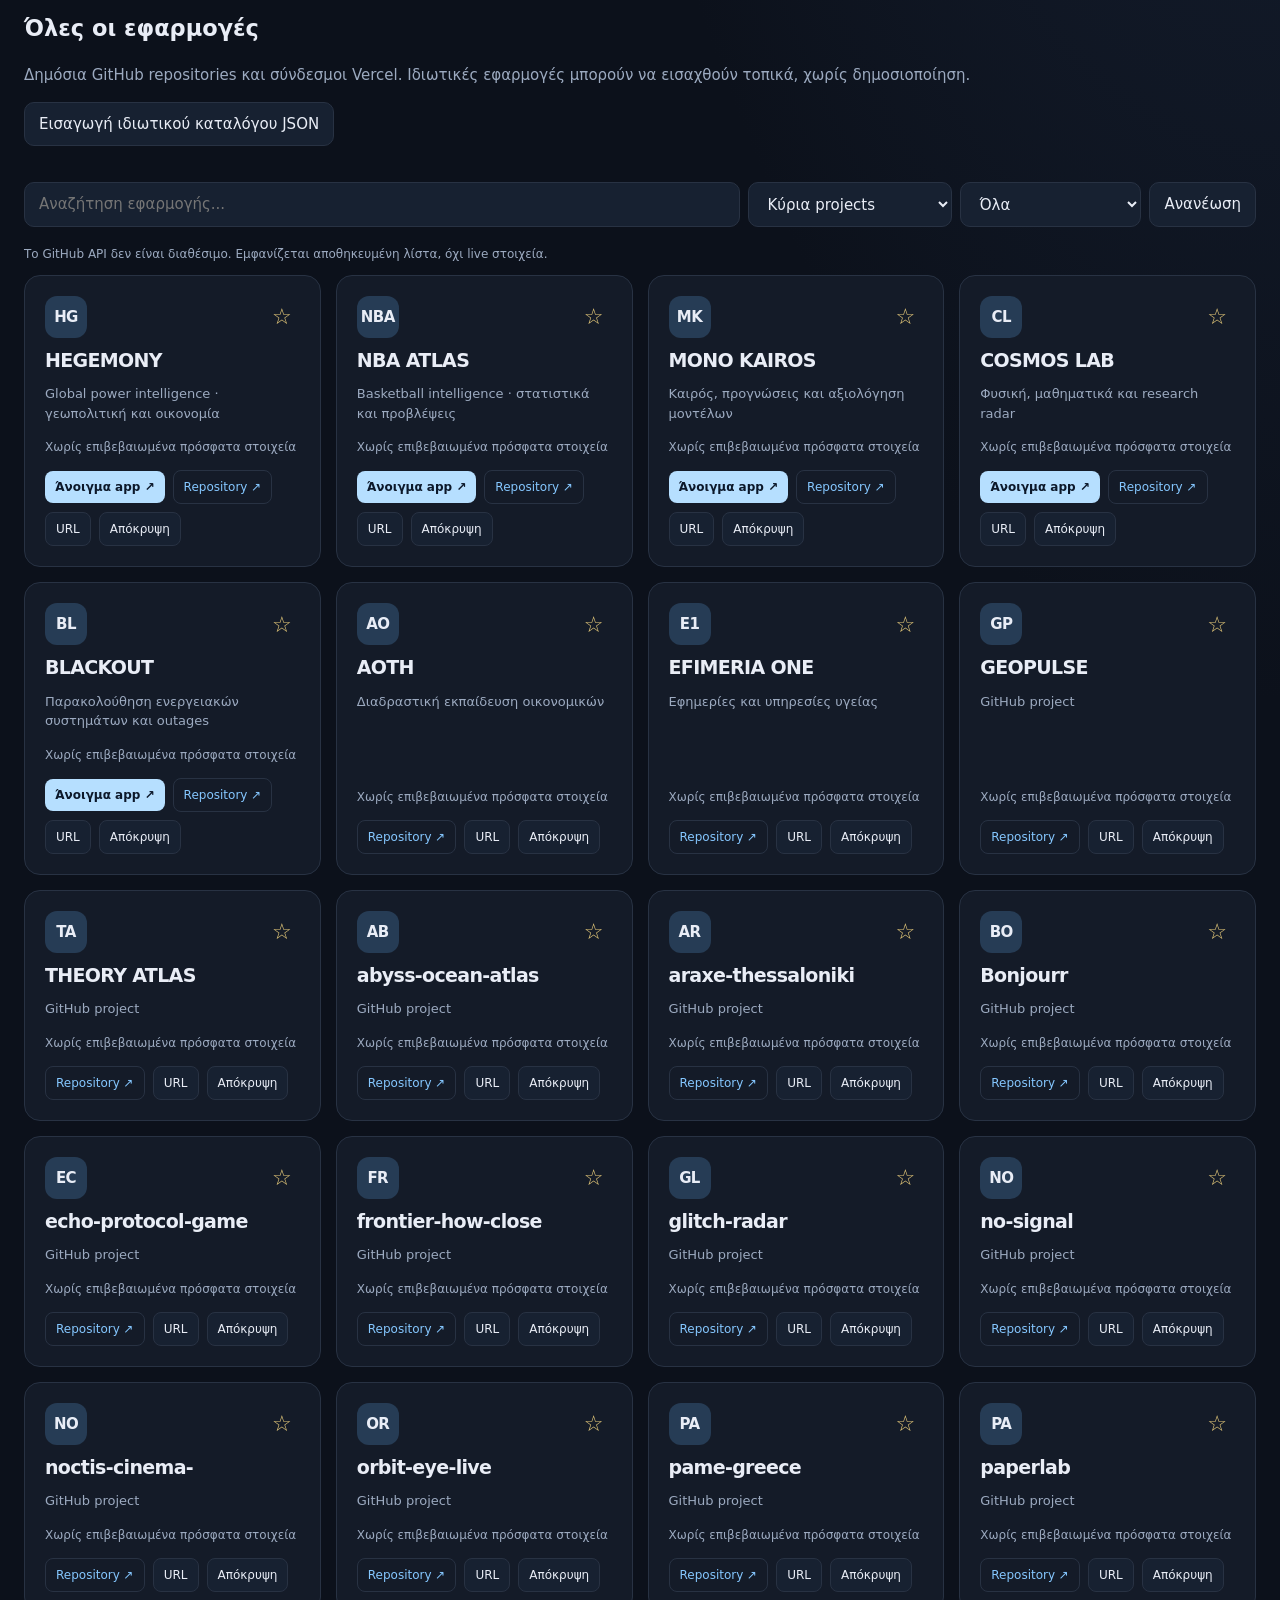
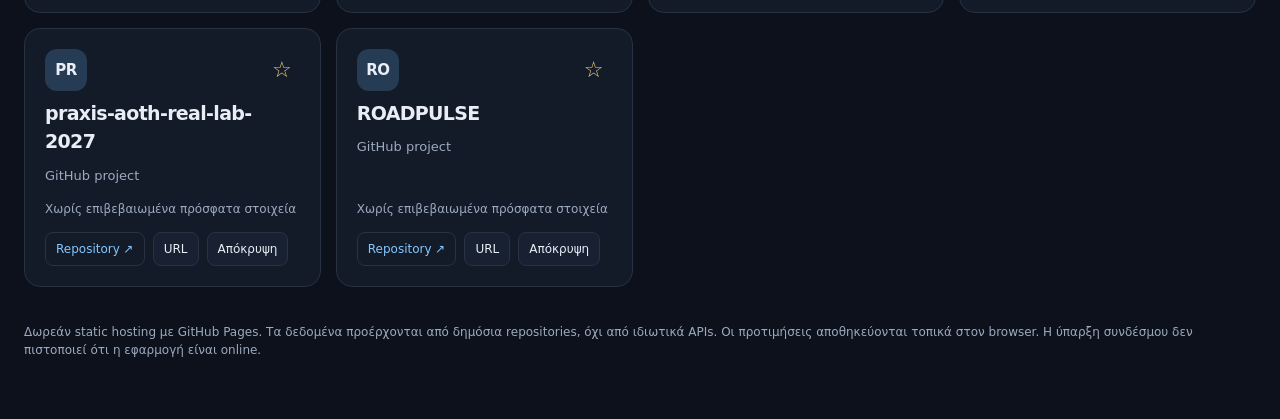
==== commit 24c7369a: "Pin ten priority apps, add alert controls and expanded event detection" ====
--- a/docs/index.html
+++ b/docs/index.html
@@ -2,9 +2,9 @@
 <html lang="el"><head><meta charset="UTF-8"><meta name="viewport" content="width=device-width, initial-scale=1"><meta name="theme-color" content="#0c111b"><title>Build Lab — Project Command Center</title>
 <style>
 :root{color-scheme:dark;--bg:#0c111b;--panel:#141b28;--line:#283243;--text:#e9edf6;--muted:#9caac0;--accent:#85c7ff}*{box-sizing:border-box}body{margin:0;background:radial-gradient(ellipse at top right,#1c2940 0,transparent 45%),var(--bg);color:var(--text);font:15px/1.5 system-ui,sans-serif}main{max-width:1300px;margin:auto;padding:36px 24px 60px}header{display:flex;justify-content:space-between;align-items:center;gap:16px;flex-wrap:wrap}.brand{font-size:12px;letter-spacing:.22em;text-transform:uppercase;color:var(--accent);font-weight:700}h1{font-size:clamp(32px,5vw,54px);line-height:1.1;letter-spacing:-.055em;margin:12px 0}p{color:var(--muted)}a{color:var(--accent);text-decoration:none}button,input,select{font:inherit;color:inherit;background:#172131;border:1px solid var(--line);padding:10px 14px;border-radius:10px}button{cursor:pointer}button:hover,a:hover{filter:brightness(1.2)}.stats{display:grid;grid-template-columns:repeat(auto-fit,minmax(140px,1fr));gap:12px;margin:25px 0}.stat,.card{background:var(--panel);border:1px solid var(--line);border-radius:16px;padding:20px}.stat b{display:block;font-size:28px;letter-spacing:-.04em}.stat span,.meta{font-size:12px;color:var(--muted)}.controls{display:flex;flex-wrap:wrap;gap:8px;margin:24px 0 18px}.controls input{flex:1;min-width:190px}.grid{display:grid;grid-template-columns:repeat(auto-fill,minmax(265px,1fr));gap:15px}.card{display:flex;flex-direction:column;min-height:200px;overflow:hidden}.card h2{margin:8px 0;font-size:21px;letter-spacing:-.035em}.card p{margin:2px 0 15px;font-size:13px;flex:1}.cardtop,.actions{display:flex;gap:8px;align-items:center;justify-content:space-between}.logo{width:42px;height:42px;border-radius:12px;background:#263c55;display:grid;place-items:center;font-weight:800;letter-spacing:-.04em}.actions{justify-content:flex-start;flex-wrap:wrap;margin-top:14px}.actions a,.actions button{padding:7px 10px;font-size:12px;border-radius:8px;border:1px solid var(--line)}.actions a.primary{background:#b6dfff;color:#0c182a;border:0;font-weight:700}.tag{font-size:11px;color:var(--muted);border:1px solid var(--line);padding:4px 8px;border-radius:20px}.favorite{background:transparent;border:0;font-size:22px;padding:3px 8px;color:#e4c879}.status{font-size:12px;color:var(--muted)}footer{margin-top:36px;color:var(--muted);font-size:12px}dialog{max-width:480px;width:90%;background:var(--panel);color:var(--text);border:1px solid var(--line);border-radius:16px;padding:24px}dialog input{width:100%;margin:12px 0}dialog::backdrop{background:#0009}.empty{padding:25px;color:var(--muted)}@media(max-width:600px){main{padding:24px 15px}.card{min-height:170px}}
-</style></head><body><main><header><div><div class="brand">Marios / Build Lab</div><h1>Project Command Center</h1><p>Οι εφαρμογές, τα repositories και οι σύνδεσμοι ανάπτυξης σε ένα σημείο.</p></div><a href="https://github.com/mariodinakus" target="_blank" rel="noopener">GitHub profile ↗</a></header>
-<section class="stats"><div class="stat"><span>Δημόσια projects</span><b id="total">—</b></div><div class="stat"><span>Σύνδεσμοι εφαρμογών</span><b id="apps">—</b></div><div class="stat"><span>Αγαπημένα</span><b id="stars">—</b></div><div class="stat"><span>Πηγή δεδομένων</span><b style="font-size:20px">GitHub API</b></div></section>
-<section aria-label="Live intelligence" style="margin-top:26px"><div class="cardtop"><div><div class="brand">INTELLIGENCE / LIVE SOURCES</div><h2 style="margin:8px 0">Τι συμβαίνει τώρα</h2></div><button id="notify">Ενεργοποίηση ειδοποιήσεων</button></div><p id="liveStatus" role="status">Τελευταίο διαθέσιμο στιγμιότυπο · φόρτωση...</p><div class="grid" id="liveGrid"><article class="card"><h2>NBA ATLAS</h2><p>Προβλέψεις τίτλου</p></article><article class="card"><h2>HEGEMONY</h2><p>Δείκτες γεωπολιτικής έντασης</p></article><article class="card"><h2>BLACKOUT</h2><p>Πίεση δικτύων και outages</p></article><article class="card"><h2>COSMOS</h2><p>Επιστημονικές δημοσιεύσεις</p></article></div><div class="stat" style="margin-top:14px"><div class="cardtop"><h2 style="margin:0;font-size:19px">Notification Center</h2><button id="clearAlerts">Καθαρισμός</button></div><p id="alertStatus" class="meta">Οι ειδοποιήσεις ενεργοποιούνται όταν εντοπιστεί αλλαγή. Δεν είναι web push όταν η σελίδα είναι κλειστή.</p><div id="alerts" aria-live="polite"></div></div></section><section style="margin-top:28px"><div class="brand">APPLICATION DIRECTORY</div><h2>Όλες οι εφαρμογές</h2><p>Δημόσια GitHub repositories και σύνδεσμοι Vercel. Ιδιωτικές εφαρμογές μπορούν να εισαχθούν τοπικά, χωρίς δημοσιοποίηση.</p><button id="importApps">Εισαγωγή ιδιωτικού καταλόγου JSON</button><input id="importFile" type="file" accept=".json,application/json" hidden><div id="extraApps" class="grid" style="margin-top:12px"></div></section><div class="controls"><input id="search" type="search" placeholder="Αναζήτηση εφαρμογής..." aria-label="Αναζήτηση"><select id="sort" aria-label="Ταξινόμηση"><option value="core">Κύρια projects</option><option value="updated">Πρόσφατες αλλαγές</option><option value="name">Όνομα A–Z</option></select><select id="filter" aria-label="Φίλτρο"><option value="all">Όλα</option><option value="fav">Αγαπημένα</option><option value="app">Με σύνδεσμο app</option><option value="hidden">Κρυμμένα</option></select><button id="refresh">Ανανέωση</button></div>
+.priority{display:grid;grid-template-columns:repeat(auto-fit,minmax(210px,1fr));gap:8px}.priority a{display:flex;align-items:center;gap:10px;background:#141b28;border:1px solid #283243;border-radius:11px;padding:10px;color:#e9edf6}.priority a>span:last-child{margin-left:auto;color:#9caac0}.appmark{display:grid;place-items:center;position:relative;width:32px;height:32px;border-radius:8px;background:#233652;overflow:hidden}.appmark img{position:absolute;inset:0;width:100%;height:100%;object-fit:contain;z-index:1;background:#141b28}.appmark b{font-size:12px}.alert-tools{display:flex;gap:8px;flex-wrap:wrap;margin:10px 0}.card h2{font-size:19px}</style></head><body><main><header><div><div class="brand">Marios / Build Lab</div><h1>Project Command Center</h1><p>Οι εφαρμογές, τα repositories και οι σύνδεσμοι ανάπτυξης σε ένα σημείο.</p></div><a href="https://github.com/mariodinakus" target="_blank" rel="noopener">GitHub profile ↗</a></header>
+<section style="margin:24px 0"><div class="brand">PRIORITY / TOP 10</div><h2>Οι βασικές εφαρμογές</h2><div class="priority"><a href="https://monokairos.vercel.app" target="_blank" rel="noopener noreferrer"><span class="appmark"><b>M</b><img src="https://monokairos.vercel.app/favicon.ico" alt="" loading="lazy" onerror="this.remove()"></span><strong>MONO Weather</strong><span>↗</span></a><a href="https://nba-atlas.vercel.app" target="_blank" rel="noopener noreferrer"><span class="appmark"><b>NBA</b><img src="https://nba-atlas.vercel.app/favicon.ico" alt="" loading="lazy" onerror="this.remove()"></span><strong>NBA ATLAS</strong><span>↗</span></a><a href="https://axon-markets.vercel.app" target="_blank" rel="noopener noreferrer"><span class="appmark"><b>AX</b><img src="https://axon-markets.vercel.app/favicon.ico" alt="" loading="lazy" onerror="this.remove()"></span><strong>AXON</strong><span>↗</span></a><a href="https://cortex-science-galaxy.vercel.app" target="_blank" rel="noopener noreferrer"><span class="appmark"><b>CX</b><img src="https://cortex-science-galaxy.vercel.app/favicon.ico" alt="" loading="lazy" onerror="this.remove()"></span><strong>CORTEX</strong><span>↗</span></a><a href="https://cosmos-lab-v3.vercel.app/radar.html" target="_blank" rel="noopener noreferrer"><span class="appmark"><b>∞</b><img src="https://cosmos-lab-v3.vercel.app/favicon.ico" alt="" loading="lazy" onerror="this.remove()"></span><strong>COSMOS LAB</strong><span>↗</span></a><a href="https://hegemony-world-power.vercel.app" target="_blank" rel="noopener noreferrer"><span class="appmark"><b>HG</b><img src="https://hegemony-world-power.vercel.app/favicon.ico" alt="" loading="lazy" onerror="this.remove()"></span><strong>HEGEMONY</strong><span>↗</span></a><a href="https://beta-star-monitor.vercel.app" target="_blank" rel="noopener noreferrer"><span class="appmark"><b>β*</b><img src="https://beta-star-monitor.vercel.app/favicon.ico" alt="" loading="lazy" onerror="this.remove()"></span><strong>Beta Star Monitor</strong><span>↗</span></a><a href="https://pax-peace-monitor.vercel.app" target="_blank" rel="noopener noreferrer"><span class="appmark"><b>PX</b><img src="https://pax-peace-monitor.vercel.app/favicon.ico" alt="" loading="lazy" onerror="this.remove()"></span><strong>PAX</strong><span>↗</span></a><a href="https://efimeria-one.vercel.app" target="_blank" rel="noopener noreferrer"><span class="appmark"><b>E+</b><img src="https://efimeria-one.vercel.app/favicon.ico" alt="" loading="lazy" onerror="this.remove()"></span><strong>EFIMERIA ONE</strong><span>↗</span></a><a href="https://roadpulse-gray.vercel.app" target="_blank" rel="noopener noreferrer"><span class="appmark"><b>RP</b><img src="https://roadpulse-gray.vercel.app/favicon.ico" alt="" loading="lazy" onerror="this.remove()"></span><strong>ROADPULSE 3</strong><span>↗</span></a></div></section><section class="stats"><div class="stat"><span>Δημόσια projects</span><b id="total">—</b></div><div class="stat"><span>Σύνδεσμοι εφαρμογών</span><b id="apps">—</b></div><div class="stat"><span>Αγαπημένα</span><b id="stars">—</b></div><div class="stat"><span>Πηγή δεδομένων</span><b style="font-size:20px">GitHub API</b></div></section>
+<section aria-label="Live intelligence" style="margin-top:26px"><div class="cardtop"><div><div class="brand">INTELLIGENCE / LIVE SOURCES</div><h2 style="margin:8px 0">Τι συμβαίνει τώρα</h2></div><button id="notify">Ενεργοποίηση ειδοποιήσεων</button></div><p id="liveStatus" role="status">Τελευταίο διαθέσιμο στιγμιότυπο · φόρτωση...</p><div class="grid" id="liveGrid"><article class="card"><h2>NBA ATLAS</h2><p>Προβλέψεις τίτλου</p></article><article class="card"><h2>HEGEMONY</h2><p>Δείκτες γεωπολιτικής έντασης</p></article><article class="card"><h2>BLACKOUT</h2><p>Πίεση δικτύων και outages</p></article><article class="card"><h2>COSMOS</h2><p>Επιστημονικές δημοσιεύσεις</p></article></div><div class="stat" style="margin-top:14px"><div class="cardtop"><h2 style="margin:0;font-size:19px">Notification Center</h2><button id="clearAlerts">Καθαρισμός</button></div><p id="alertStatus" class="meta">Οι ειδοποιήσεις ενεργοποιούνται όταν εντοπιστεί αλλαγή. Δεν είναι web push όταν η σελίδα είναι κλειστή.</p><div class="alert-tools"><select id="alertFilter" aria-label="Φίλτρο ειδοποιήσεων"><option value="all">Όλες οι ειδοποιήσεις</option><option value="priority">Μόνο σημαντικές</option><option value="nba">NBA</option><option value="weather">Καιρός</option><option value="geo">Γεωπολιτική</option><option value="science">Επιστήμη</option><option value="github">GitHub</option><option value="other">Λοιπές</option></select><select id="sensitivity" aria-label="Ευαισθησία"><option value="high">Περισσότερες ειδοποιήσεις</option><option value="normal">Ισορροπημένες</option></select><button id="testAlert">Δοκιμή ειδοποίησης</button></div><div id="alerts" aria-live="polite"></div></div></section><section style="margin-top:28px"><div class="brand">APPLICATION DIRECTORY</div><h2>Όλες οι εφαρμογές</h2><p>Δημόσια GitHub repositories και σύνδεσμοι Vercel. Ιδιωτικές εφαρμογές μπορούν να εισαχθούν τοπικά, χωρίς δημοσιοποίηση.</p><button id="importApps">Εισαγωγή ιδιωτικού καταλόγου JSON</button><input id="importFile" type="file" accept=".json,application/json" hidden><div id="extraApps" class="grid" style="margin-top:12px"></div></section><div class="controls"><input id="search" type="search" placeholder="Αναζήτηση εφαρμογής..." aria-label="Αναζήτηση"><select id="sort" aria-label="Ταξινόμηση"><option value="core">Κύρια projects</option><option value="updated">Πρόσφατες αλλαγές</option><option value="name">Όνομα A–Z</option></select><select id="filter" aria-label="Φίλτρο"><option value="all">Όλα</option><option value="fav">Αγαπημένα</option><option value="app">Με σύνδεσμο app</option><option value="hidden">Κρυμμένα</option></select><button id="refresh">Ανανέωση</button></div>
 <div id="status" class="status" role="status">Φόρτωση...</div><section id="grid" class="grid" style="margin-top:12px"></section><footer>Δωρεάν static hosting με GitHub Pages. Τα δεδομένα προέρχονται από δημόσια repositories, όχι από ιδιωτικά APIs. Οι προτιμήσεις αποθηκεύονται τοπικά στον browser. Η ύπαρξη συνδέσμου δεν πιστοποιεί ότι η εφαρμογή είναι online.</footer>
 <dialog id="edit"><h2>Σύνδεσμος εφαρμογής</h2><p id="editname"></p><form id="editform"><input id="url" type="url" placeholder="https://..." aria-label="URL εφαρμογής"><button type="submit">Αποθήκευση</button> <button type="button" id="cancel">Άκυρο</button></form></dialog>
 </main><script>
@@ -32,7 +32,7 @@
 const order=Object.keys(core);filtered.sort((a,b)=>sort==='updated'?String(b.pushed_at||'').localeCompare(String(a.pushed_at||'')):sort==='name'?a.name.localeCompare(b.name):Number(fav.has(b.name))-Number(fav.has(a.name))||(order.indexOf(a.name)<0?999:order.indexOf(a.name))-(order.indexOf(b.name)<0?999:order.indexOf(b.name))||a.name.localeCompare(b.name));
 el('total').textContent=repos.length;el('apps').textContent=repos.filter(url).length;el('stars').textContent=fav.size;let g=el('grid');g.replaceChildren();if(!filtered.length)g.append(node('div','empty','Δεν βρέθηκαν projects.'));
 for(const r of filtered){const c=core[r.name]||{},card=node('article','card'),top=node('div','cardtop'),logo=node('div','logo',c.symbol||r.name.slice(0,2).toUpperCase()),star=btn(fav.has(r.name)?'★':'☆',()=>{fav.has(r.name)?fav.delete(r.name):fav.add(r.name);store();render()},'favorite');star.setAttribute('aria-label','Αγαπημένο '+r.name);top.append(logo,star);card.append(top,node('h2','',c.title||r.name),node('p','',c.desc||r.description||'GitHub project'));const meta=node('div','meta',r.pushed_at?'Τελευταίο push: '+new Date(r.pushed_at).toLocaleDateString('el-GR'):'Χωρίς επιβεβαιωμένα πρόσφατα στοιχεία');card.append(meta);const actions=node('div','actions'),u=url(r);if(u)actions.append(link('Άνοιγμα app ↗',u,'primary'));actions.append(link('Repository ↗','https://github.com/'+owner+'/'+encodeURIComponent(r.name)),btn('URL',()=>{editing=r.name;el('editname').textContent=c.title||r.name;el('url').value=url(r);el('edit').showModal()}),btn(hidden.has(r.name)?'Εμφάνιση':'Απόκρυψη',()=>{hidden.has(r.name)?hidden.delete(r.name):hidden.add(r.name);store();render()}));card.append(actions);g.append(card)}}
-async function load(){el('status').textContent='Ανάκτηση δημόσιων repositories...';el('refresh').disabled=true;try{const all=[];for(let page=1;page<=5;page++){const res=await fetch('https://api.github.com/users/'+owner+'/repos?per_page=100&sort=updated&page='+page,{cache:'no-store'});if(!res.ok)throw Error('HTTP '+res.status);const data=await res.json();if(!Array.isArray(data))throw Error('invalid');all.push(...data);if(data.length<100)break}repos=all.filter(r=>!r.private&&!r.archived&&r.name!==owner);el('status').textContent='Ενημερώθηκε: '+new Date().toLocaleString('el-GR');}catch(e){repos=backup.map(name=>({name}));el('status').textContent='Το GitHub API δεν είναι διαθέσιμο. Εμφανίζεται αποθηκευμένη λίστα, όχι live στοιχεία.'}finally{el('refresh').disabled=false;render()}}
+async function load(){el('status').textContent='Ανάκτηση δημόσιων repositories...';el('refresh').disabled=true;try{const all=[];for(let page=1;page<=5;page++){const res=await fetch('https://api.github.com/users/'+owner+'/repos?per_page=100&sort=updated&page='+page,{cache:'no-store'});if(!res.ok)throw Error('HTTP '+res.status);const data=await res.json();if(!Array.isArray(data))throw Error('invalid');all.push(...data);if(data.length<100)break}repos=all.filter(r=>!r.private&&!r.archived&&r.name!==owner);el('status').textContent='Ενημερώθηκε: '+new Date().toLocaleString('el-GR');window.dispatchEvent(new CustomEvent('buildlab:repos',{detail:repos.map(r=>({name:r.name,pushed_at:r.pushed_at}))}));}catch(e){repos=backup.map(name=>({name}));el('status').textContent='Το GitHub API δεν είναι διαθέσιμο. Εμφανίζεται αποθηκευμένη λίστα, όχι live στοιχεία.'}finally{el('refresh').disabled=false;render()}}
 el('search').oninput=render;el('sort').onchange=render;el('filter').onchange=render;el('refresh').onclick=load;el('cancel').onclick=()=>el('edit').close();el('editform').onsubmit=e=>{e.preventDefault();const v=el('url').value.trim();if(v&&!valid(v))return;custom[editing]=v;store();el('edit').close();render()};render();load();
 </script><script>
 (function(){
@@ -43,26 +43,36 @@
 function rd(k,d){try{return JSON.parse(localStorage.getItem(k))??d}catch{return d}}
 function wr(k,v){try{localStorage.setItem(k,JSON.stringify(v))}catch{}}
 const initial={"generatedAt":"2026-11-26T12:01:41.746Z","data":{"nba":{"asOf":"2026-11-26T12:01:21.397Z","simulations":10000,"teams":[{"name":"San Antonio Spurs","champion":22.2,"wins":58},{"name":"Boston Celtics","champion":13.6,"wins":53.2},{"name":"Los Angeles Lakers","champion":9.8,"wins":54.6},{"name":"Houston Rockets","champion":6.6,"wins":52.6},{"name":"Oklahoma City Thunder","champion":6.2,"wins":49.2}]},"geo":{"asOf":"2026-11-26T12:01:26.543Z","pairs":[{"name":"USA / CHN","score":83,"headlines":[{"title":"Trump Aims to Keep Leverage Over Xi With 40% China Tariff Threat","url":"https://news.google.com/rss/articles/[base64]?oc=5"}]},{"name":"RUS / NATO","score":73,"headlines":[{"title":"Trump, NATO chief caution Russia as attacks on Ukraine’s energy infrastructure intensify","url":"https://news.google.com/rss/articles/[base64]?oc=5"}]},{"name":"ISR / IRN","score":null,"headlines":[]},{"name":"IND / PAK","score":null,"headlines":[]},{"name":"CHN / TWN","score":null,"headlines":[]},{"name":"CHN / JPN","score":null,"headlines":[]},{"name":"KOR / PRK","score":null,"headlines":[]},{"name":"USA / VEN","score":null,"headlines":[]},{"name":"GRC / TUR","score":null,"headlines":[]},{"name":"RUS / UKR","score":null,"headlines":[]},{"name":"USA / IRN","score":83,"headlines":[{"title":"How Trump’s Iran War Was Betrayed by AI","url":"https://news.google.com/rss/articles/CBMifEFVX3lxTFBpc0tiLWpqZGZ1Rl80Q0NnLWdNS2VqYjZlU05WNmlWOEVsZlljbktOQmptWXdOQzFPNXlqa3JmMy1wRjZOTWNTZFdMYmdDRmJGN2xlZXdYWHl2LVF2TmUzdE1xcDJPbVpSXzh2X2RrYmhXWjdoRUZaOW80bmU?oc=5"}]},{"name":"CHN / PHL","score":40,"headlines":[{"title":"Philippine Forces Train to Secure Luzon Strait with Warships, BrahMos Missiles","url":"https://news.google.com/rss/articles/[base64]?oc=5"}]}]},"power":{"asOf":"2026-11-26T12:01:30.836Z","headline":{"score":33,"system":"Διαστημικός καιρός","label":"ΑΥΞΗΜΕΝΗ ΠΡΟΣΟΧΗ","tone":"watch"},"systems":[{"name":"Ηπειρωτική Ευρώπη","score":13,"components":[{"k":"Απόκλιση συχνότητας","v":"-31 mHz","s":13}]},{"name":"Ελλάδα","score":27,"components":[{"k":"Ηλιακά + αιολικά (inverter-based)","v":"53.4%","s":27}]}]},"outages":{"asOf":"2026-11-26T12:01:38.159Z","down":1,"degraded":4,"ongoing":25},"science":{"asOf":"2026-11-26T12:01:41.528Z","count":45,"items":[{"id":"arxiv:2611.34927v1","title":"KEBBABS: Kilometric Enhanced Balloon-Baseline for Axion Birefringence Search","url":"https://arxiv.org/abs/2611.34927v1","published":"2026-11-25T18:59:07.000Z"},{"id":"arxiv:2611.34924v1","title":"An algebraic quantization of gravity from the null cone","url":"https://arxiv.org/abs/2611.34924v1","published":"2026-11-25T18:58:55.000Z"},{"id":"arxiv:2611.34922v1","title":"Vacuum correlation measures as CFT partition functions","url":"https://arxiv.org/abs/2611.34922v1","published":"2026-11-25T18:58:51.000Z"},{"id":"arxiv:2611.34921v1","title":"Bound Entanglement with Negative Partial Transpose Exists","url":"https://arxiv.org/abs/2611.34921v1","published":"2026-11-25T18:58:48.000Z"},{"id":"arxiv:2611.34916v1","title":"Complementary mechanisms of critical quantum metrology","url":"https://arxiv.org/abs/2611.34916v1","published":"2026-11-25T18:57:52.000Z"}]}}};
-const sources={nba:'https://nba-atlas.vercel.app',geo:'https://hegemony-world-power.vercel.app',power:'https://blackout-global-monitor.vercel.app',science:'https://cosmos-lab-v3.vercel.app/radar.html',weather:'https://monokairos.vercel.app'};
-let messages=rd('bl2-alerts',[]),prev=rd('bl2-prev',{}),privateApps=rd('bl2-private',[]),latest=initial,busy=false;
+const sources={pax:'https://pax-peace-monitor.vercel.app',duty:'https://efimeria-one.vercel.app',nba:'https://nba-atlas.vercel.app',geo:'https://hegemony-world-power.vercel.app',power:'https://blackout-global-monitor.vercel.app',science:'https://cosmos-lab-v3.vercel.app/radar.html',weather:'https://monokairos.vercel.app'};
+let messages=rd('bl2-alerts',[]),prev=rd('bl2-prev',{}),privateApps=rd('bl2-private',[]),latest=initial,busy=false,tracking=false;
 const stamp=s=>s?(Number.isFinite(Date.parse(s))?new Date(s).toLocaleString('el-GR'):String(s)):'Άγνωστο';
-function showAlerts(){const box=$('alerts');box.replaceChildren();if(!messages.length)box.append(N('p','meta','Δεν υπάρχουν νέες καταγεγραμμένες αλλαγές.'));for(const m of messages.slice(0,20)){const r=N('div','meta');r.style.cssText='padding:10px 0;border-top:1px solid #283243';r.append(N('strong','',m.title),N('div','',m.body),N('small','',stamp(m.at)));box.append(r)}}
-function alert(title,body,key){if(messages.some(x=>x.key===key))return;messages.unshift({title,body,key,at:new Date().toISOString()});messages=messages.slice(0,50);wr('bl2-alerts',messages);showAlerts();try{if('Notification'in window&&Notification.permission==='granted')new Notification(title,{body,tag:key})}catch{}}
-function check(k,v,label,threshold=0){if(v==null)return;const old=prev[k];if(old!==undefined&&old!==v&&(typeof v!=='number'||Math.abs(v-old)>=threshold))alert(label,String(old)+' → '+String(v),k+':'+String(v)+':'+Date.now());prev[k]=v}
-function card(name,k,d){const a=N('article','card'),h=N('div','cardtop');h.append(N('h2','',name),A('App ↗',sources[k]));a.append(h);if(!d||d.error){a.append(N('p','meta',d?.error||'Μη διαθέσιμα δεδομένα'));return a}a.append(N('div','meta','Πηγή: '+stamp(d.asOf)));return a}
+function category(m){let s=m.title.toLowerCase();return /nba/.test(s)?'nba':/mono|καιρ/.test(s)?'weather':/hegemony|pax/.test(s)?'geo':/cosmos|cortex/.test(s)?'science':/github/.test(s)?'github':'other'}
+function showAlerts(){const box=$('alerts');box.replaceChildren();if(!messages.length)box.append(N('p','meta','Δεν υπάρχουν νέες καταγεγραμμένες αλλαγές.'));for(const m of messages.filter(m=>$('alertFilter').value==='all'||($('alertFilter').value==='priority'?m.priority===true:category(m)===$('alertFilter').value)).slice(0,60)){const r=N('div','meta');r.style.cssText='padding:10px 0;border-top:1px solid #283243';r.append(N('strong','',m.title),N('div','',m.body),N('small','',stamp(m.at)));box.append(r)}}
+function alert(title,body,key,priority=false){if(messages.some(x=>x.key===key))return;messages.unshift({title,body,key,priority,at:new Date().toISOString()});messages=messages.slice(0,200);wr('bl2-alerts',messages);showAlerts();try{if('Notification'in window&&Notification.permission==='granted')new Notification(title,{body,tag:key})}catch{}}
+function check(k,v,label,threshold=0){if(!tracking||v==null)return;const old=prev[k];const limit=$('sensitivity').value==='high'?threshold/2:threshold;if(old!==undefined&&old!==v&&(typeof v!=='number'||Math.abs(v-old)>=limit)){alert(label,String(old)+' → '+String(v),k+':'+String(v)+':'+Date.now(),typeof v==='number'&&threshold>0&&Math.abs(v-old)>=threshold);prev[k]=v}else if(old===undefined)prev[k]=v}
+window.addEventListener('buildlab:repos',e=>{const list=e.detail||[],prior=rd('bl2-repos',null);if(prior){for(const r of list){if(!Object.prototype.hasOwnProperty.call(prior,r.name))alert('GitHub: νέο repository',r.name,'repo:new:'+r.name);else if(prior[r.name]&&r.pushed_at&&Date.parse(r.pushed_at)>Date.parse(prior[r.name]))alert('GitHub: νέα αλλαγή',r.name+' · '+stamp(r.pushed_at),'repo:'+r.name+':'+r.pushed_at)}}wr('bl2-repos',Object.fromEntries(list.map(r=>[r.name,r.pushed_at])))});
+function card(name,k,d){const a=N('article','card'),h=N('div','cardtop');h.append(N('h2','',name),A('App ↗',sources[k]));a.append(h);if(!d||d.error){a.append(N('p','meta',d?.error||'Μη διαθέσιμα δεδομένα'));return a}a.append(N('div','meta','Πηγή: '+stamp(d.asOf)+(d.stale?' · ΠΑΛΑΙΟ / σφάλμα πηγής':'')));return a}
 function line(a,t,v){const r=N('div','cardtop');r.style.cssText='padding:8px 0;border-bottom:1px solid #283243;gap:12px';r.append(N('span','',t),N('strong','',v));a.append(r)}
-function renderLive(s){latest=s;const g=$('liveGrid');g.replaceChildren();const d=s.data||{};let a=card('NBA ATLAS','nba',d.nba);if(d.nba?.teams){for(const t of d.nba.teams)line(a,t.name,t.champion+'%');a.append(N('p','meta','Πιθανότητα πρωταθλήματος μοντέλου · '+d.nba.simulations+' προσομοιώσεις'));check('nbaLeader',d.nba.teams[0]?.name,'NBA ATLAS: αλλαγή φαβορί');for(const t of d.nba.teams)check('nba:'+t.name,t.champion,'NBA: '+t.name+' (ποσοστιαίες μονάδες)',3)}g.append(a);
+function renderLive(s){latest=s;const g=$('liveGrid');g.replaceChildren();const d=s.data||{};tracking=Date.parse(s.generatedAt)>=Date.parse(rd('bl2-last-snapshot','1970-01-01'));let a=card('NBA ATLAS','nba',d.nba);if(d.nba?.teams){for(const t of d.nba.teams)line(a,t.name,t.champion+'%');a.append(N('p','meta','Πιθανότητα πρωταθλήματος μοντέλου · '+d.nba.simulations+' προσομοιώσεις'));check('nbaLeader',d.nba.teams[0]?.name,'NBA ATLAS: αλλαγή φαβορί');for(const t of d.nba.teams)check('nba:'+t.name,t.champion,'NBA: '+t.name+' (ποσοστιαίες μονάδες)',3)}g.append(a);
 a=card('HEGEMONY','geo',d.geo);if(d.geo?.pairs){for(const p of d.geo.pairs.filter(x=>typeof x.score==='number').sort((x,y)=>y.score-x.score).slice(0,5)){line(a,p.name,p.score+'/100');check('geo:'+p.name,p.score,'HEGEMONY: ένταση '+p.name,10)}a.append(N('p','meta','Δείκτης ειδησεογραφικής έντασης, όχι πιθανότητα πολέμου.'))}g.append(a);
 a=card('BLACKOUT','power',d.power);if(d.power?.headline){line(a,'Πίεση δικτύων',d.power.headline.score+'/100');line(a,'Κατάσταση',d.power.headline.label);for(const x of d.power.systems||[])line(a,x.name,x.components?.[0]?.v||'—');check('power',d.power.headline.score,'BLACKOUT: αλλαγή πίεσης',10)}if(d.outages&&!d.outages.error){line(a,'Providers down',String(d.outages.down??'—'));line(a,'Providers degraded',String(d.outages.degraded??'—'));check('down',d.outages.down,'BLACKOUT: αλλαγή αριθμού providers down')}g.append(a);
 a=card('COSMOS LAB','science',d.science);if(d.science?.items){line(a,'Πρόσφατες καταχωρίσεις',String(d.science.count));for(const p of d.science.items.slice(0,3)){const r=N('div','meta');r.style.margin='9px 0';r.append(A(p.title,p.url));a.append(r)}if(d.science.items[0])check('paper',d.science.items[0].id,'COSMOS: νέα δημοσίευση στο feed');a.append(N('p','meta','Προδημοσιεύσεις: δεν συνιστούν επιβεβαιωμένες ανακαλύψεις.'))}g.append(a);
 a=card('MONO KAIROS','weather',d.weather);if(d.weather?.temperature!=null){line(a,'Θερμοκρασία',d.weather.temperature+' °C');line(a,'Υετός',d.weather.precipitation+' mm');line(a,'Άνεμος',d.weather.wind+' km/h');line(a,'Πιθανότητα βροχής σήμερα',d.weather.rainChance+'%');check('rain',d.weather.rainChance>=70?'≥70%':'<70%','MONO: αλλαγή ορίου πιθανότητας βροχής')}else a.append(N('p','meta','Εμφανίζεται όταν ολοκληρωθεί η ανάκτηση Open-Meteo.'));a.append(N('p','meta','Θεσσαλονίκη · Open-Meteo (κοινή πηγή καιρού, όχι ιδιόκτητο μοντέλο MONO).'));g.append(a);
-wr('bl2-prev',prev);$('liveStatus').textContent='Στιγμιότυπο: '+stamp(s.generatedAt)+(Date.now()-Date.parse(s.generatedAt)>45*60000?' · ΠΑΛΑΙΟ (πάνω από 45 λεπτά)':'')+' · οι δείκτες δεν είναι συνεχείς μετρήσεις.'}
+if(d.weather?.temperature!=null){check('temp',d.weather.temperature,'MONO: αλλαγή θερμοκρασίας °C',4);check('wind',d.weather.wind,'MONO: αλλαγή ανέμου km/h',12);check('rainNow',d.weather.precipitation>0?'Βροχή':'Χωρίς βροχή','MONO: αλλαγή συνθηκών υετού');check('rainChance',d.weather.rainChance,'MONO: πιθανότητα βροχής %',20)}
+if(d.outages&&!d.outages.stale){check('degraded',d.outages.degraded,'BLACKOUT: προβλήματα παρόχων');check('internet',d.outages.ongoing,'BLACKOUT: αριθμός χωρών με σήματα διακοπής',4)}
+if(d.nba?.teams&&!d.nba.stale)for(const t of d.nba.teams)check('wins:'+t.name,t.wins,'NBA: εκτίμηση νικών '+t.name,2);
+if(d.geo?.pairs&&!d.geo.stale)for(const p of d.geo.pairs){if(typeof p.score==='number')check('geoBand:'+p.name,p.score>=80?'≥80':p.score>=60?'60–79':'<60','HEGEMONY: αλλαγή ζώνης έντασης '+p.name)}
+if(d.science?.items&&!d.science.stale&&tracking){const ids=d.science.items.map(p=>p.id),old=prev.paperIds;if(Array.isArray(old))for(const p of d.science.items.filter(p=>!old.includes(p.id)))alert('COSMOS: νέα προδημοσίευση',p.title,'paper:'+p.id);prev.paperIds=[...new Set([...ids,...(Array.isArray(old)?old:[])])].slice(0,150)}
+a=card('PAX','pax',d.pax);if(d.pax?.items){for(const p of d.pax.items.slice(0,3)){const r=N('div','meta');r.style.margin='9px 0';r.append(A(p.title,p.url));a.append(r)}if(tracking&&!d.pax.stale){const old=prev.paxIds;if(Array.isArray(old))for(const p of d.pax.items.filter(p=>!old.includes(p.url)))alert('PAX: νέα αναφορά για Ουκρανία',p.title,'pax:'+p.url);prev.paxIds=[...new Set([...d.pax.items.map(p=>p.url),...(Array.isArray(old)?old:[])])].slice(0,150)}}g.append(a);
+a=card('EFIMERIA ONE','duty',d.duty);if(d.duty?.entries){line(a,'Πρόγραμμα',d.duty.date);for(const x of d.duty.entries.slice(0,5))line(a,x.name,x.hours||'—');a.append(N('p','meta','Δημοσιευμένο πρόγραμμα Θεσσαλονίκης, όχι επιβεβαίωση σε πραγματικό χρόνο. Τηλεφωνική επιβεβαίωση πριν τη μετάβαση.'));if(!d.duty.stale)check('dutyDate',d.duty.date,'EFIMERIA: νέο ημερήσιο πρόγραμμα')}g.append(a);
+if(tracking){wr('bl2-prev',prev);wr('bl2-last-snapshot',s.generatedAt)}tracking=false;$('liveStatus').textContent='Στιγμιότυπο: '+stamp(s.generatedAt)+(Date.now()-Date.parse(s.generatedAt)>45*60000?' · ΠΑΛΑΙΟ (πάνω από 45 λεπτά)':'')+' · οι δείκτες δεν είναι συνεχείς μετρήσεις.'}
 function renderPrivate(){let g=$('extraApps');g.replaceChildren();for(const p of privateApps){let a=N('article','card');a.append(N('h2','',p.name||'Project'),N('p','meta',p.platform||'Τοπικός κατάλογος'));if(p.url)a.append(A('Άνοιγμα ↗',p.url));g.append(a)}}
 $('notify').onclick=async()=>{if(!('Notification'in window)){$('alertStatus').textContent='Ο browser δεν υποστηρίζει ειδοποιήσεις.';return}try{const p=await Notification.requestPermission();$('alertStatus').textContent=p==='granted'?'Ενεργές ειδοποιήσεις όσο λειτουργεί το dashboard.':'Δεν δόθηκε άδεια ειδοποιήσεων.'}catch{$('alertStatus').textContent='Η άδεια ειδοποιήσεων δεν ήταν διαθέσιμη.'}};
+$('alertFilter').onchange=showAlerts;$('sensitivity').value=rd('bl3-sensitivity','high');$('sensitivity').onchange=()=>wr('bl3-sensitivity',$('sensitivity').value);$('testAlert').onclick=()=>alert('BUILD LAB: δοκιμή','Το κέντρο ειδοποιήσεων λειτουργεί.','test:'+Date.now(),true);
 $('clearAlerts').onclick=()=>{messages=[];wr('bl2-alerts',messages);showAlerts()};
 $('importApps').onclick=()=>$('importFile').click();$('importFile').onchange=async e=>{try{let a=JSON.parse(await e.target.files[0].text());if(!Array.isArray(a))throw Error();privateApps=a.filter(p=>p&&typeof p.name==='string').map(p=>({name:p.name,platform:p.platform,url:p.url}));wr('bl2-private',privateApps);renderPrivate()}catch{$('alertStatus').textContent='Μη έγκυρο JSON καταλόγου.'}};
 async function fetchJson(u){const r=await fetch(u,{cache:'no-store',signal:AbortSignal.timeout(12000)});if(!r.ok)throw Error('HTTP '+r.status);return r.json()}
 async function refresh(){if(busy)return;busy=true;let s=latest;try{let a=await fetchJson('https://raw.githubusercontent.com/mariodinakus/mariodinakus/main/docs/live-data.json?t='+Date.now());if(a.data&&a.generatedAt&&Date.parse(a.generatedAt)>=Date.parse(s.generatedAt))s=a}catch{}try{let w=await fetchJson('https://api.open-meteo.com/v1/forecast?latitude=40.64&longitude=22.94&current=temperature_2m,precipitation,wind_speed_10m&daily=precipitation_probability_max&timezone=Europe%2FAthens&forecast_days=1');if(w.current)s={...s,data:{...s.data,weather:{asOf:w.current.time+' (Europe/Athens)',temperature:w.current.temperature_2m,precipitation:w.current.precipitation,wind:w.current.wind_speed_10m,rainChance:w.daily.precipitation_probability_max[0]}}}}catch{}renderLive(s);busy=false}
-renderPrivate();showAlerts();renderLive(initial);refresh();setInterval(refresh,180000);$('refresh').addEventListener('click',refresh);
+renderPrivate();showAlerts();renderLive(initial);refresh();setInterval(refresh,180000);setInterval(()=>{if(!document.hidden)load()},300000);$('refresh').addEventListener('click',refresh);
 })();
 </script></body></html>
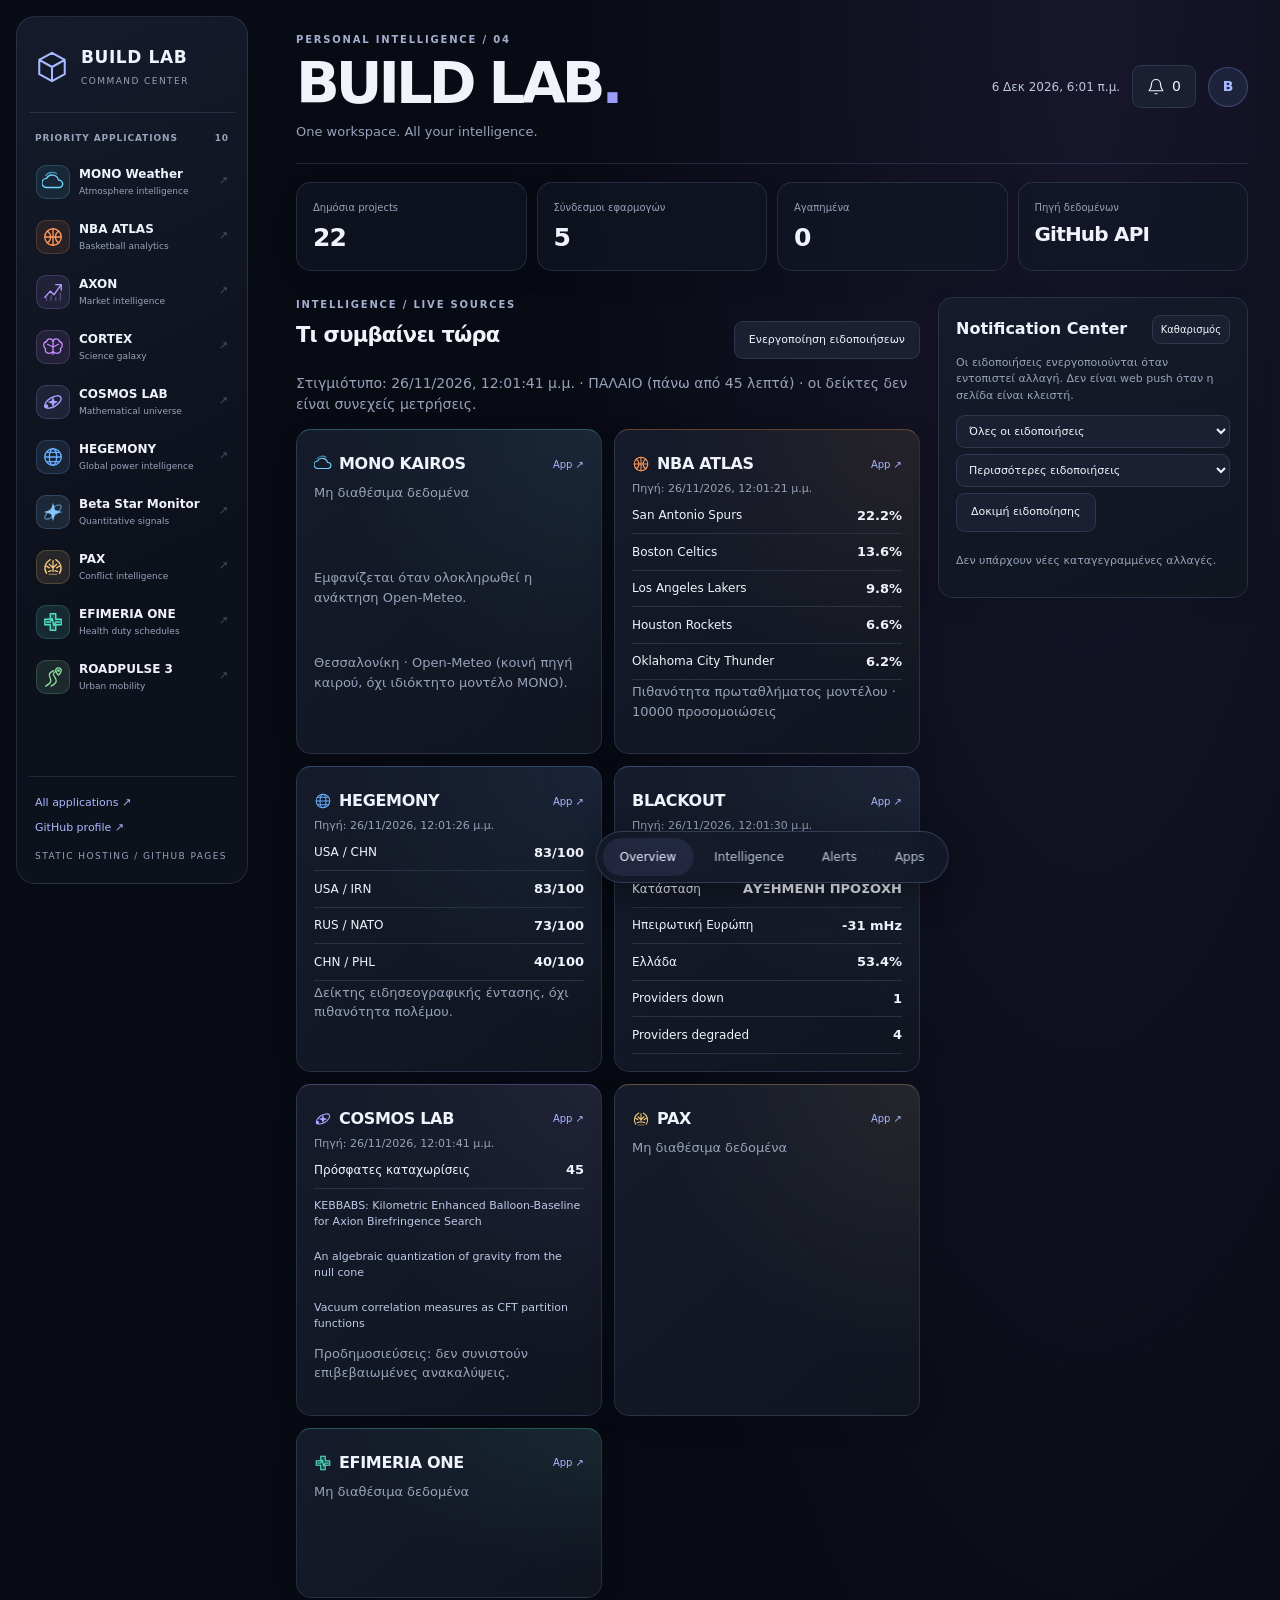
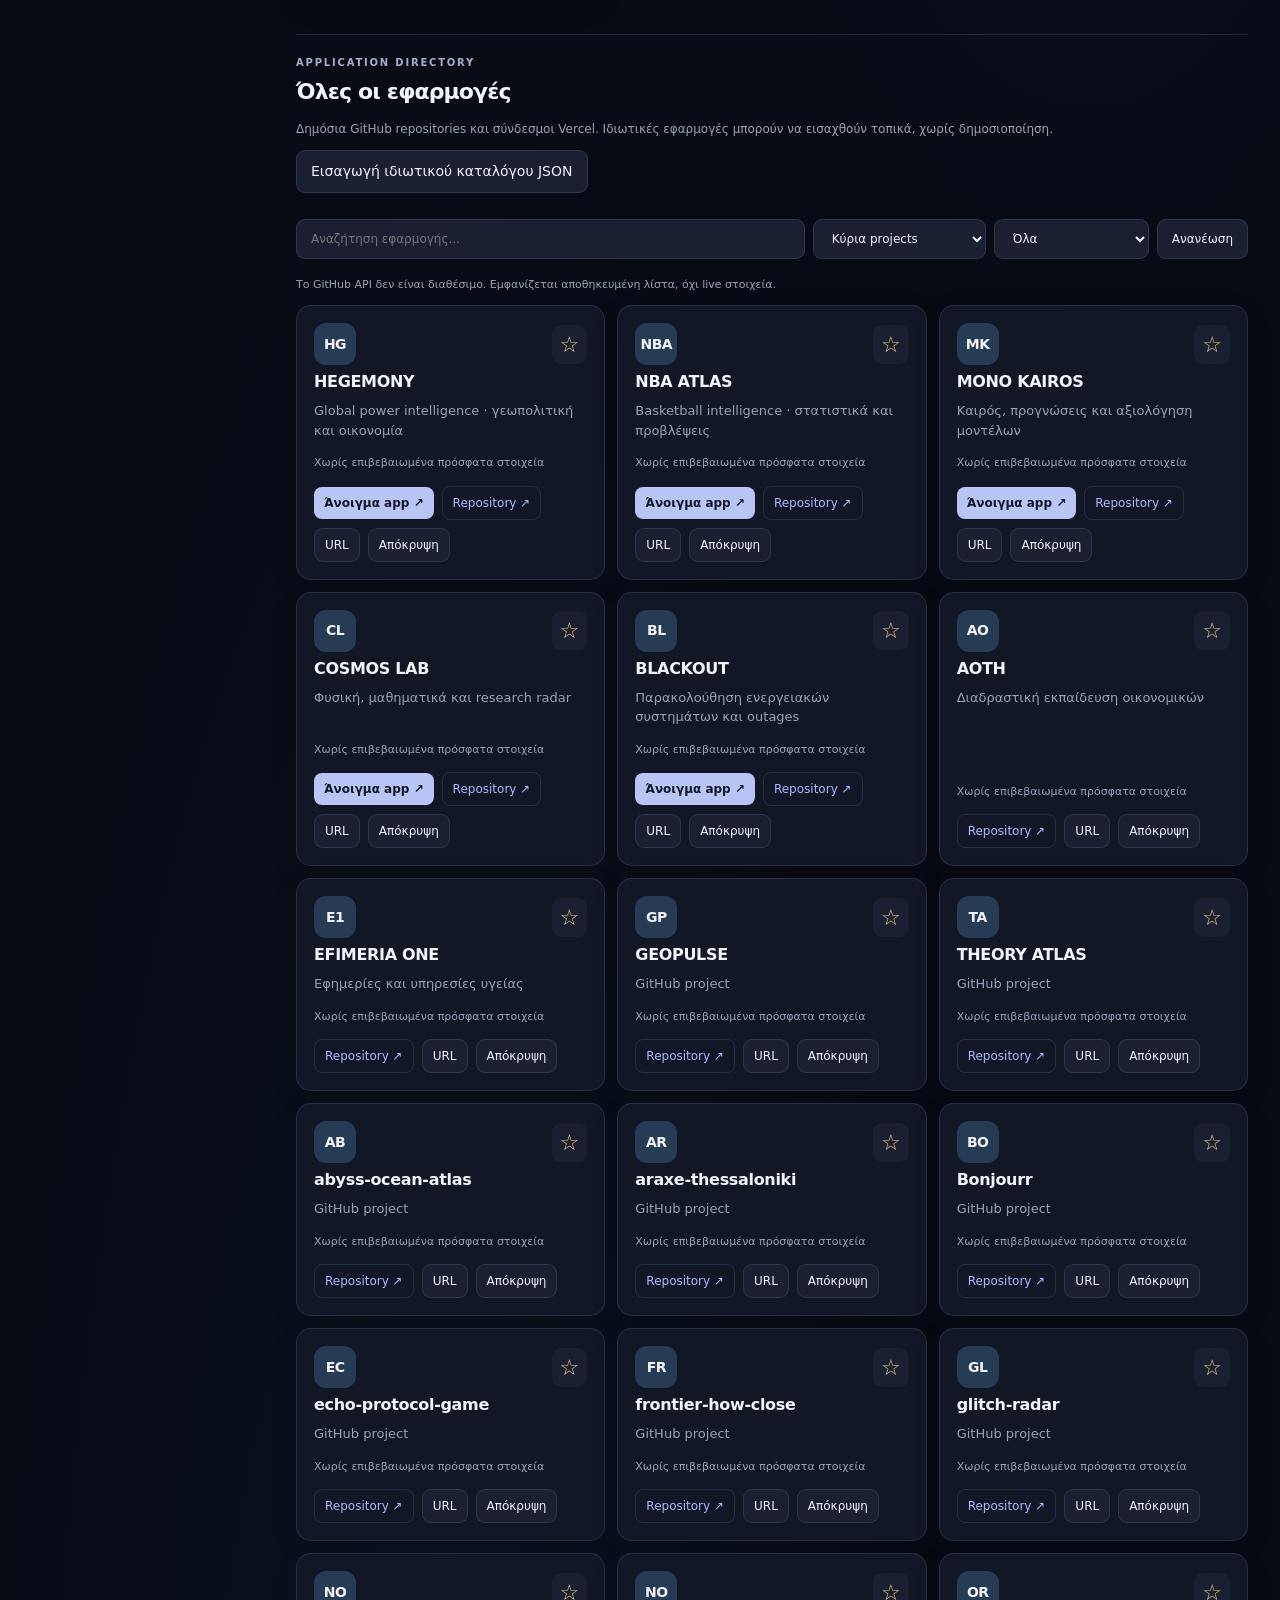
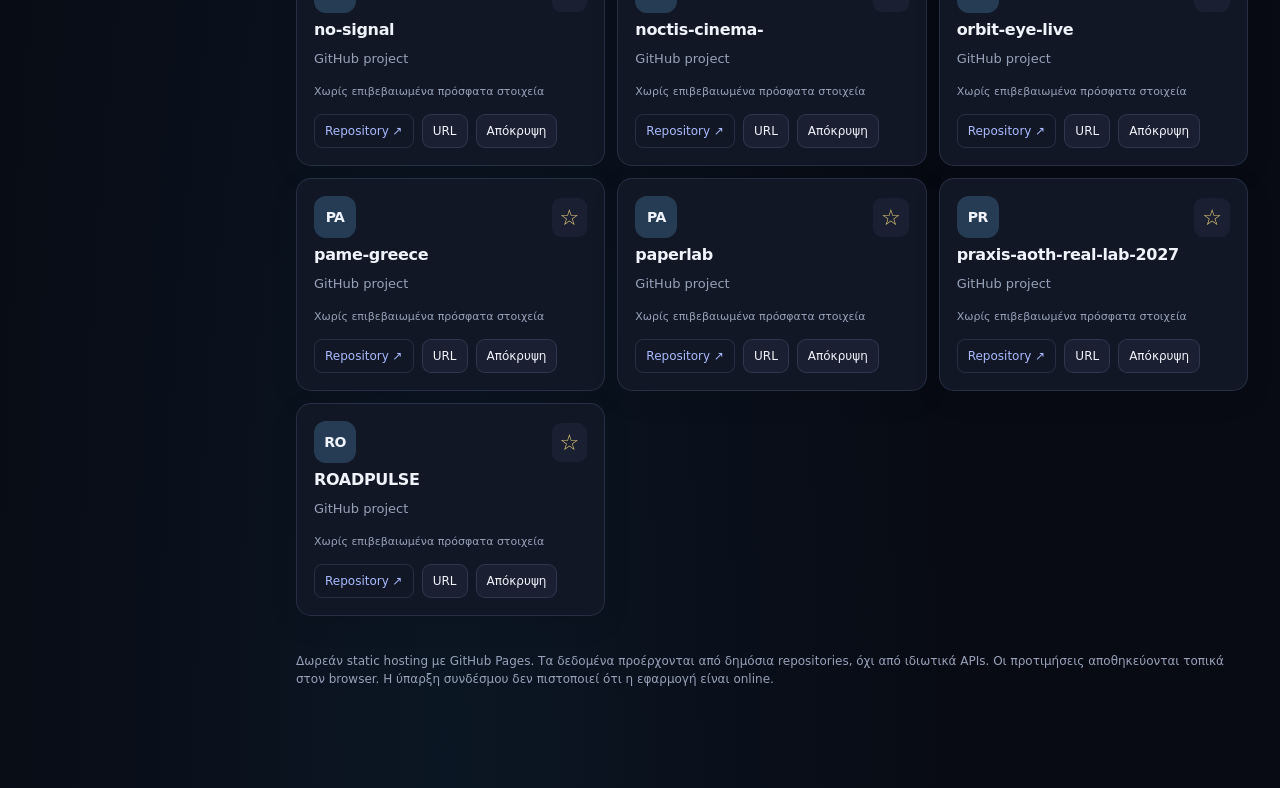
==== commit cc1d103b: "Redesign Build Lab as minimal futuristic command center with ten custom vector logos" ====
--- a/docs/index.html
+++ b/docs/index.html
@@ -2,12 +2,14 @@
 <html lang="el"><head><meta charset="UTF-8"><meta name="viewport" content="width=device-width, initial-scale=1"><meta name="theme-color" content="#0c111b"><title>Build Lab — Project Command Center</title>
 <style>
 :root{color-scheme:dark;--bg:#0c111b;--panel:#141b28;--line:#283243;--text:#e9edf6;--muted:#9caac0;--accent:#85c7ff}*{box-sizing:border-box}body{margin:0;background:radial-gradient(ellipse at top right,#1c2940 0,transparent 45%),var(--bg);color:var(--text);font:15px/1.5 system-ui,sans-serif}main{max-width:1300px;margin:auto;padding:36px 24px 60px}header{display:flex;justify-content:space-between;align-items:center;gap:16px;flex-wrap:wrap}.brand{font-size:12px;letter-spacing:.22em;text-transform:uppercase;color:var(--accent);font-weight:700}h1{font-size:clamp(32px,5vw,54px);line-height:1.1;letter-spacing:-.055em;margin:12px 0}p{color:var(--muted)}a{color:var(--accent);text-decoration:none}button,input,select{font:inherit;color:inherit;background:#172131;border:1px solid var(--line);padding:10px 14px;border-radius:10px}button{cursor:pointer}button:hover,a:hover{filter:brightness(1.2)}.stats{display:grid;grid-template-columns:repeat(auto-fit,minmax(140px,1fr));gap:12px;margin:25px 0}.stat,.card{background:var(--panel);border:1px solid var(--line);border-radius:16px;padding:20px}.stat b{display:block;font-size:28px;letter-spacing:-.04em}.stat span,.meta{font-size:12px;color:var(--muted)}.controls{display:flex;flex-wrap:wrap;gap:8px;margin:24px 0 18px}.controls input{flex:1;min-width:190px}.grid{display:grid;grid-template-columns:repeat(auto-fill,minmax(265px,1fr));gap:15px}.card{display:flex;flex-direction:column;min-height:200px;overflow:hidden}.card h2{margin:8px 0;font-size:21px;letter-spacing:-.035em}.card p{margin:2px 0 15px;font-size:13px;flex:1}.cardtop,.actions{display:flex;gap:8px;align-items:center;justify-content:space-between}.logo{width:42px;height:42px;border-radius:12px;background:#263c55;display:grid;place-items:center;font-weight:800;letter-spacing:-.04em}.actions{justify-content:flex-start;flex-wrap:wrap;margin-top:14px}.actions a,.actions button{padding:7px 10px;font-size:12px;border-radius:8px;border:1px solid var(--line)}.actions a.primary{background:#b6dfff;color:#0c182a;border:0;font-weight:700}.tag{font-size:11px;color:var(--muted);border:1px solid var(--line);padding:4px 8px;border-radius:20px}.favorite{background:transparent;border:0;font-size:22px;padding:3px 8px;color:#e4c879}.status{font-size:12px;color:var(--muted)}footer{margin-top:36px;color:var(--muted);font-size:12px}dialog{max-width:480px;width:90%;background:var(--panel);color:var(--text);border:1px solid var(--line);border-radius:16px;padding:24px}dialog input{width:100%;margin:12px 0}dialog::backdrop{background:#0009}.empty{padding:25px;color:var(--muted)}@media(max-width:600px){main{padding:24px 15px}.card{min-height:170px}}
-.priority{display:grid;grid-template-columns:repeat(auto-fit,minmax(210px,1fr));gap:8px}.priority a{display:flex;align-items:center;gap:10px;background:#141b28;border:1px solid #283243;border-radius:11px;padding:10px;color:#e9edf6}.priority a>span:last-child{margin-left:auto;color:#9caac0}.appmark{display:grid;place-items:center;position:relative;width:32px;height:32px;border-radius:8px;background:#233652;overflow:hidden}.appmark img{position:absolute;inset:0;width:100%;height:100%;object-fit:contain;z-index:1;background:#141b28}.appmark b{font-size:12px}.alert-tools{display:flex;gap:8px;flex-wrap:wrap;margin:10px 0}.card h2{font-size:19px}</style></head><body><main><header><div><div class="brand">Marios / Build Lab</div><h1>Project Command Center</h1><p>Οι εφαρμογές, τα repositories και οι σύνδεσμοι ανάπτυξης σε ένα σημείο.</p></div><a href="https://github.com/mariodinakus" target="_blank" rel="noopener">GitHub profile ↗</a></header>
-<section style="margin:24px 0"><div class="brand">PRIORITY / TOP 10</div><h2>Οι βασικές εφαρμογές</h2><div class="priority"><a href="https://monokairos.vercel.app" target="_blank" rel="noopener noreferrer"><span class="appmark"><b>M</b><img src="https://monokairos.vercel.app/favicon.ico" alt="" loading="lazy" onerror="this.remove()"></span><strong>MONO Weather</strong><span>↗</span></a><a href="https://nba-atlas.vercel.app" target="_blank" rel="noopener noreferrer"><span class="appmark"><b>NBA</b><img src="https://nba-atlas.vercel.app/favicon.ico" alt="" loading="lazy" onerror="this.remove()"></span><strong>NBA ATLAS</strong><span>↗</span></a><a href="https://axon-markets.vercel.app" target="_blank" rel="noopener noreferrer"><span class="appmark"><b>AX</b><img src="https://axon-markets.vercel.app/favicon.ico" alt="" loading="lazy" onerror="this.remove()"></span><strong>AXON</strong><span>↗</span></a><a href="https://cortex-science-galaxy.vercel.app" target="_blank" rel="noopener noreferrer"><span class="appmark"><b>CX</b><img src="https://cortex-science-galaxy.vercel.app/favicon.ico" alt="" loading="lazy" onerror="this.remove()"></span><strong>CORTEX</strong><span>↗</span></a><a href="https://cosmos-lab-v3.vercel.app/radar.html" target="_blank" rel="noopener noreferrer"><span class="appmark"><b>∞</b><img src="https://cosmos-lab-v3.vercel.app/favicon.ico" alt="" loading="lazy" onerror="this.remove()"></span><strong>COSMOS LAB</strong><span>↗</span></a><a href="https://hegemony-world-power.vercel.app" target="_blank" rel="noopener noreferrer"><span class="appmark"><b>HG</b><img src="https://hegemony-world-power.vercel.app/favicon.ico" alt="" loading="lazy" onerror="this.remove()"></span><strong>HEGEMONY</strong><span>↗</span></a><a href="https://beta-star-monitor.vercel.app" target="_blank" rel="noopener noreferrer"><span class="appmark"><b>β*</b><img src="https://beta-star-monitor.vercel.app/favicon.ico" alt="" loading="lazy" onerror="this.remove()"></span><strong>Beta Star Monitor</strong><span>↗</span></a><a href="https://pax-peace-monitor.vercel.app" target="_blank" rel="noopener noreferrer"><span class="appmark"><b>PX</b><img src="https://pax-peace-monitor.vercel.app/favicon.ico" alt="" loading="lazy" onerror="this.remove()"></span><strong>PAX</strong><span>↗</span></a><a href="https://efimeria-one.vercel.app" target="_blank" rel="noopener noreferrer"><span class="appmark"><b>E+</b><img src="https://efimeria-one.vercel.app/favicon.ico" alt="" loading="lazy" onerror="this.remove()"></span><strong>EFIMERIA ONE</strong><span>↗</span></a><a href="https://roadpulse-gray.vercel.app" target="_blank" rel="noopener noreferrer"><span class="appmark"><b>RP</b><img src="https://roadpulse-gray.vercel.app/favicon.ico" alt="" loading="lazy" onerror="this.remove()"></span><strong>ROADPULSE 3</strong><span>↗</span></a></div></section><section class="stats"><div class="stat"><span>Δημόσια projects</span><b id="total">—</b></div><div class="stat"><span>Σύνδεσμοι εφαρμογών</span><b id="apps">—</b></div><div class="stat"><span>Αγαπημένα</span><b id="stars">—</b></div><div class="stat"><span>Πηγή δεδομένων</span><b style="font-size:20px">GitHub API</b></div></section>
-<section aria-label="Live intelligence" style="margin-top:26px"><div class="cardtop"><div><div class="brand">INTELLIGENCE / LIVE SOURCES</div><h2 style="margin:8px 0">Τι συμβαίνει τώρα</h2></div><button id="notify">Ενεργοποίηση ειδοποιήσεων</button></div><p id="liveStatus" role="status">Τελευταίο διαθέσιμο στιγμιότυπο · φόρτωση...</p><div class="grid" id="liveGrid"><article class="card"><h2>NBA ATLAS</h2><p>Προβλέψεις τίτλου</p></article><article class="card"><h2>HEGEMONY</h2><p>Δείκτες γεωπολιτικής έντασης</p></article><article class="card"><h2>BLACKOUT</h2><p>Πίεση δικτύων και outages</p></article><article class="card"><h2>COSMOS</h2><p>Επιστημονικές δημοσιεύσεις</p></article></div><div class="stat" style="margin-top:14px"><div class="cardtop"><h2 style="margin:0;font-size:19px">Notification Center</h2><button id="clearAlerts">Καθαρισμός</button></div><p id="alertStatus" class="meta">Οι ειδοποιήσεις ενεργοποιούνται όταν εντοπιστεί αλλαγή. Δεν είναι web push όταν η σελίδα είναι κλειστή.</p><div class="alert-tools"><select id="alertFilter" aria-label="Φίλτρο ειδοποιήσεων"><option value="all">Όλες οι ειδοποιήσεις</option><option value="priority">Μόνο σημαντικές</option><option value="nba">NBA</option><option value="weather">Καιρός</option><option value="geo">Γεωπολιτική</option><option value="science">Επιστήμη</option><option value="github">GitHub</option><option value="other">Λοιπές</option></select><select id="sensitivity" aria-label="Ευαισθησία"><option value="high">Περισσότερες ειδοποιήσεις</option><option value="normal">Ισορροπημένες</option></select><button id="testAlert">Δοκιμή ειδοποίησης</button></div><div id="alerts" aria-live="polite"></div></div></section><section style="margin-top:28px"><div class="brand">APPLICATION DIRECTORY</div><h2>Όλες οι εφαρμογές</h2><p>Δημόσια GitHub repositories και σύνδεσμοι Vercel. Ιδιωτικές εφαρμογές μπορούν να εισαχθούν τοπικά, χωρίς δημοσιοποίηση.</p><button id="importApps">Εισαγωγή ιδιωτικού καταλόγου JSON</button><input id="importFile" type="file" accept=".json,application/json" hidden><div id="extraApps" class="grid" style="margin-top:12px"></div></section><div class="controls"><input id="search" type="search" placeholder="Αναζήτηση εφαρμογής..." aria-label="Αναζήτηση"><select id="sort" aria-label="Ταξινόμηση"><option value="core">Κύρια projects</option><option value="updated">Πρόσφατες αλλαγές</option><option value="name">Όνομα A–Z</option></select><select id="filter" aria-label="Φίλτρο"><option value="all">Όλα</option><option value="fav">Αγαπημένα</option><option value="app">Με σύνδεσμο app</option><option value="hidden">Κρυμμένα</option></select><button id="refresh">Ανανέωση</button></div>
+.priority{display:grid;grid-template-columns:repeat(auto-fit,minmax(210px,1fr));gap:8px}.priority a{display:flex;align-items:center;gap:10px;background:#141b28;border:1px solid #283243;border-radius:11px;padding:10px;color:#e9edf6}.priority a>span:last-child{margin-left:auto;color:#9caac0}.appmark{display:grid;place-items:center;position:relative;width:32px;height:32px;border-radius:8px;background:#233652;overflow:hidden}.appmark img{position:absolute;inset:0;width:100%;height:100%;object-fit:contain;z-index:1;background:#141b28}.appmark b{font-size:12px}.alert-tools{display:flex;gap:8px;flex-wrap:wrap;margin:10px 0}.card h2{font-size:19px}
+:root{--bg:#080b14;--panel:#111725;--line:rgba(151,174,220,.16);--muted:#97a2b9;--text:#f0f3fa;--accent:#a9baff}html{scroll-behavior:smooth;scroll-padding-top:18px}body{background:radial-gradient(ellipse at 85% 0%,#25204088 0,transparent 34%),radial-gradient(ellipse at 35% 100%,#10273b66 0,transparent 42%),#080b14;font-family:Inter,system-ui,-apple-system,BlinkMacSystemFont,"Segoe UI",sans-serif;font-size:14px;min-height:100vh}main{margin:0 0 0 264px;max-width:none;padding:30px 32px 100px;min-width:0}.sidebar{position:fixed;inset:16px auto 16px 16px;width:232px;display:flex;flex-direction:column;padding:18px 12px;border:1px solid var(--line);border-radius:19px;background:linear-gradient(155deg,#151b2b,#0d111c 62%);overflow-y:auto;z-index:5}.sidebrand{display:flex;align-items:center;gap:12px;padding:10px 6px 24px;border-bottom:1px solid var(--line);color:var(--text);font-size:17px;font-weight:780;letter-spacing:.035em}.sidebrand svg{width:34px;height:34px}.sidebrand small,.sidebottom small{display:block;font-size:9px;color:var(--muted);letter-spacing:.16em;font-weight:500;margin-top:4px}.sidetag{display:flex;justify-content:space-between;font-size:9px;font-weight:650;letter-spacing:.1em;color:var(--muted);padding:19px 6px 10px}.sidebar .priority{display:flex;flex-direction:column;gap:3px}.sidebar .sideapp{display:flex;align-items:center;gap:9px;padding:8px 6px;border:1px solid transparent;background:transparent;border-radius:9px;color:var(--text);min-width:0;transition:background .2s,border-color .2s}.sidebar .sideapp:hover,.sidebar .sideapp:focus-visible{background:#a2b7ff0d;border-color:#9aaaff40}.appmark{flex:none;display:grid;place-items:center;width:34px;height:34px;border-radius:10px;background:color-mix(in srgb,var(--app) 10%,#101521);border:1px solid color-mix(in srgb,var(--app) 20%,transparent)}.appmark svg{width:22px;height:22px}.appname{min-width:0;flex:1}.appname strong{display:block;font-size:12px;font-weight:650;white-space:nowrap}.appname small{display:block;font-size:9px;color:var(--muted);margin-top:2px;white-space:nowrap;overflow:hidden;text-overflow:ellipsis}.arrow{font-size:11px;opacity:.4}.sidebottom{margin-top:auto;padding:18px 6px 2px;display:grid;gap:9px;border-top:1px solid var(--line);font-size:11px}.topbar{padding:2px 0 22px;border-bottom:1px solid var(--line);align-items:center;gap:18px}.topbar h1{font-size:clamp(38px,4.5vw,64px);letter-spacing:-.07em;margin:8px 0 0;font-weight:800;line-height:1}.topbar h1 span{color:#9a9bfa}.topbar p{margin:9px 0 0;font-size:13px}.brand{font-size:10px;letter-spacing:.18em;color:#a5aed0}.topright{display:flex;align-items:center;gap:12px}.topright time{font-size:12px;font-variant-numeric:tabular-nums;color:#bbc6dd}.topright button{display:flex;gap:7px;align-items:center}.profile{display:grid;place-items:center;width:40px;height:40px;border-radius:50%;border:1px solid #8b9df850;background:#1d233b;font-weight:700}.stats{margin:18px 0 26px;grid-template-columns:repeat(4,minmax(0,1fr));gap:10px}.stats .stat{padding:13px 16px;min-height:76px;background:#111725a8}.stats .stat b{font-size:25px;margin-top:2px}.stats .stat span{font-size:10px}.workspace{display:grid;grid-template-columns:minmax(0,1fr) minmax(260px,310px);gap:18px;align-items:start}.intel{min-width:0}.intel>.cardtop h2{font-size:21px;font-weight:650;letter-spacing:-.035em}.intel>.cardtop{align-items:flex-end}.intel #notify{font-size:11px}.grid{grid-template-columns:repeat(auto-fill,minmax(min(240px,100%),1fr));gap:12px}#liveGrid{grid-template-columns:repeat(2,minmax(0,1fr))}#liveGrid .card{min-height:170px;position:relative;overflow:hidden;border-top-color:color-mix(in srgb,var(--tile,#91a8ff) 33%,transparent);background:radial-gradient(ellipse at 100% 0%,color-mix(in srgb,var(--tile,#91a8ff) 8%,transparent),transparent 60%),linear-gradient(140deg,#151b2a,#101520)}#liveGrid .card[data-key="weather"]{order:-3;--tile:#6ad5ff}#liveGrid .card[data-key="nba"]{order:-2;--tile:#ff9a59}#liveGrid .card[data-key="geo"]{--tile:#65adff}#liveGrid .card[data-key="science"]{--tile:#b69aff}#liveGrid .card[data-key="pax"]{--tile:#f2c678}#liveGrid .card[data-key="duty"]{--tile:#51e0c4}.stat,.card{border-radius:15px;border-color:var(--line);padding:17px;box-shadow:0 8px 30px #00000015}.card h2{font-size:16px;font-weight:670;letter-spacing:-.02em;margin:5px 0}.cardtop h2{min-width:0}.cardtop>a{font-size:10px;white-space:nowrap}.meta,.status{font-size:11px;line-height:1.5}.card .meta a{color:#bec9e7}.card .cardtop>strong{font-size:13px;white-space:nowrap}.card .cardtop>span{font-size:12px}.notification{position:sticky;top:20px;background:linear-gradient(155deg,#161b2c,#101520);max-height:78vh;overflow:auto;scrollbar-width:thin}.notification h2{font-size:16px!important}.notification #clearAlerts{font-size:10px;padding:6px 8px}.notification #alertStatus{font-size:11px}.alert-tools{gap:6px}.alert-tools select{width:100%;font-size:11px;padding:8px}.alert-tools button{font-size:11px}.notification #alerts{max-height:48vh;overflow:auto}.notification #alerts>div{padding:11px 0!important}.notification #alerts strong{display:block;color:#e1e7f8;font-size:12px;font-weight:650}.notification #alerts small{display:block;margin-top:4px;opacity:.75}.directory{margin-top:36px;padding-top:20px;border-top:1px solid var(--line)}.directory h2{font-size:22px;letter-spacing:-.04em;margin:5px 0}.directory p{font-size:12px}.controls{margin-top:14px}.controls button,.controls input,.controls select{font-size:12px}.dock{position:fixed;bottom:17px;left:calc(50% + 132px);transform:translateX(-50%);display:flex;gap:4px;z-index:8;padding:6px;border-radius:30px;border:1px solid #9eafe53a;background:#141a2ae8;backdrop-filter:blur(16px);box-shadow:0 10px 35px #0006}.dock a{font-size:12px;color:#b9c3d8;padding:10px 17px;border-radius:22px;white-space:nowrap}.dock a:first-child,.dock a:hover{background:#a3a0ff19;color:#ecebff}.card button,button,input,select{background:#1a2031;border-color:var(--line);border-radius:9px}button:hover{border-color:#a0b0e85e}.card .actions a.primary{background:#b9c6f5;color:#111728}.card h2 svg{vertical-align:-4px;margin-right:7px;width:18px;height:18px}#liveGrid .card .metric{font-size:35px;line-height:1.15;letter-spacing:-.06em;font-weight:750;color:#eff5ff;padding:10px 0 3px}#liveGrid .card .metric-caption{font-size:11px;color:var(--muted)}@media(min-width:1600px){#liveGrid{grid-template-columns:repeat(3,minmax(0,1fr))}}@media(max-width:1180px){.workspace{grid-template-columns:minmax(0,1fr)}.notification{position:static;max-height:none}.notification #alerts{max-height:380px}.alert-tools select{width:auto}}@media(max-width:850px){.sidebar{position:relative;inset:auto;width:auto;margin:12px;padding:12px}.sidebrand{padding:3px 4px 12px}.sidebar .priority{display:grid;grid-template-columns:repeat(2,minmax(0,1fr))}.sideapp .appname small,.sidebottom{display:none}main{margin:0;padding:16px 14px 95px}.dock{left:50%}.topbar h1{font-size:45px}.stats{grid-template-columns:repeat(2,1fr)}}@media(max-width:520px){#liveGrid{grid-template-columns:1fr}.topright time{font-size:10px}.dock a{padding:9px 11px}.intel>.cardtop{flex-wrap:wrap}.sidebar .sideapp{padding:5px 4px}.appname strong{font-size:11px}}@media(prefers-reduced-motion:reduce){html{scroll-behavior:auto}*{transition:none!important}}
+</style></head><body><aside class="sidebar"><a class="sidebrand" href="#dashboard"><svg viewBox="0 0 24 24" width="24" height="24" fill="none" stroke="currentColor" stroke-width="1.45" stroke-linecap="round" stroke-linejoin="round" style="color:#a6bbff" aria-hidden="true"><path d="m12 2 9 5v10l-9 5-9-5V7Zm0 10 9-5M12 12 3 7m9 5v10"/></svg><span>BUILD LAB<small>COMMAND CENTER</small></span></a><div class="sidetag">PRIORITY APPLICATIONS <span>10</span></div><nav class="priority"><a class="sideapp" href="https://monokairos.vercel.app" target="_blank" rel="noopener noreferrer" style="--app:#6ad5ff"><span class="appmark"><svg viewBox="0 0 24 24" width="24" height="24" fill="none" stroke="currentColor" stroke-width="1.45" stroke-linecap="round" stroke-linejoin="round" style="color:#6ad5ff" aria-hidden="true"><path d="M5 18a5 5 0 0 1 0-10 7 7 0 0 1 13 2 4 4 0 0 1 1 8Z"/><path d="M4 5a9 9 0 0 1 12-2" opacity=".6"/></svg></span><span class="appname"><strong>MONO Weather</strong><small>Atmosphere intelligence</small></span><span class="arrow">↗</span></a><a class="sideapp" href="https://nba-atlas.vercel.app" target="_blank" rel="noopener noreferrer" style="--app:#ff9a59"><span class="appmark"><svg viewBox="0 0 24 24" width="24" height="24" fill="none" stroke="currentColor" stroke-width="1.45" stroke-linecap="round" stroke-linejoin="round" style="color:#ff9a59" aria-hidden="true"><circle cx="12" cy="12" r="9"/><path d="M3 12h18M12 3v18M5.6 5.6c5 3 5 9.8 0 12.8M18.4 5.6c-5 3-5 9.8 0 12.8"/></svg></span><span class="appname"><strong>NBA ATLAS</strong><small>Basketball analytics</small></span><span class="arrow">↗</span></a><a class="sideapp" href="https://axon-markets.vercel.app" target="_blank" rel="noopener noreferrer" style="--app:#b69aff"><span class="appmark"><svg viewBox="0 0 24 24" width="24" height="24" fill="none" stroke="currentColor" stroke-width="1.45" stroke-linecap="round" stroke-linejoin="round" style="color:#b69aff" aria-hidden="true"><path d="m3 18 6-7 4 4 8-11M15 4h6v6"/><path d="M5 21v-3M10 21v-5M15 21v-3M20 21v-8" opacity=".35"/></svg></span><span class="appname"><strong>AXON</strong><small>Market intelligence</small></span><span class="arrow">↗</span></a><a class="sideapp" href="https://cortex-science-galaxy.vercel.app" target="_blank" rel="noopener noreferrer" style="--app:#c68bff"><span class="appmark"><svg viewBox="0 0 24 24" width="24" height="24" fill="none" stroke="currentColor" stroke-width="1.45" stroke-linecap="round" stroke-linejoin="round" style="color:#c68bff" aria-hidden="true"><path d="M12 20V7c0-5-6-5-7-1-4 1-4 6-1 8-2 4 4 7 8 3m0-10c0-5 6-5 7-1 4 1 4 6 1 8 2 4-4 7-8 3M6 9l6 3 6-3"/></svg></span><span class="appname"><strong>CORTEX</strong><small>Science galaxy</small></span><span class="arrow">↗</span></a><a class="sideapp" href="https://cosmos-lab-v3.vercel.app/radar.html" target="_blank" rel="noopener noreferrer" style="--app:#a8a3ff"><span class="appmark"><svg viewBox="0 0 24 24" width="24" height="24" fill="none" stroke="currentColor" stroke-width="1.45" stroke-linecap="round" stroke-linejoin="round" style="color:#a8a3ff" aria-hidden="true"><ellipse cx="12" cy="12" rx="10" ry="5" transform="rotate(-32 12 12)"/><path d="m12 6 1.5 4.5L18 12l-4.5 1.5L12 18l-1.5-4.5L6 12l4.5-1.5Z" fill="currentColor" stroke="none"/><circle cx="4.5" cy="16.7" r="1.6" fill="currentColor"/></svg></span><span class="appname"><strong>COSMOS LAB</strong><small>Mathematical universe</small></span><span class="arrow">↗</span></a><a class="sideapp" href="https://hegemony-world-power.vercel.app" target="_blank" rel="noopener noreferrer" style="--app:#65adff"><span class="appmark"><svg viewBox="0 0 24 24" width="24" height="24" fill="none" stroke="currentColor" stroke-width="1.45" stroke-linecap="round" stroke-linejoin="round" style="color:#65adff" aria-hidden="true"><circle cx="12" cy="12" r="9"/><ellipse cx="12" cy="12" rx="4" ry="9"/><path d="M3 12h18M5 7h14M5 17h14"/></svg></span><span class="appname"><strong>HEGEMONY</strong><small>Global power intelligence</small></span><span class="arrow">↗</span></a><a class="sideapp" href="https://beta-star-monitor.vercel.app" target="_blank" rel="noopener noreferrer" style="--app:#86c5ff"><span class="appmark"><svg viewBox="0 0 24 24" width="24" height="24" fill="none" stroke="currentColor" stroke-width="1.45" stroke-linecap="round" stroke-linejoin="round" style="color:#86c5ff" aria-hidden="true"><path d="m12 2 2.2 7.8L22 12l-7.8 2.2L12 22l-2.2-7.8L2 12l7.8-2.2Z" fill="currentColor" stroke="none"/><ellipse cx="12" cy="12" rx="11" ry="4" transform="rotate(-40 12 12)" opacity=".55"/></svg></span><span class="appname"><strong>Beta Star Monitor</strong><small>Quantitative signals</small></span><span class="arrow">↗</span></a><a class="sideapp" href="https://pax-peace-monitor.vercel.app" target="_blank" rel="noopener noreferrer" style="--app:#f2c678"><span class="appmark"><svg viewBox="0 0 24 24" width="24" height="24" fill="none" stroke="currentColor" stroke-width="1.45" stroke-linecap="round" stroke-linejoin="round" style="color:#f2c678" aria-hidden="true"><path d="M5 19c-4-6-1-12 4-15M19 19c4-6 1-12-4-15M7 17l3-1M17 17l-3-1M5 11l3 2M19 11l-3 2M12 5v12M8 9l4 4 4-4"/><path d="M8 20h8" opacity=".5"/></svg></span><span class="appname"><strong>PAX</strong><small>Conflict intelligence</small></span><span class="arrow">↗</span></a><a class="sideapp" href="https://efimeria-one.vercel.app" target="_blank" rel="noopener noreferrer" style="--app:#51e0c4"><span class="appmark"><svg viewBox="0 0 24 24" width="24" height="24" fill="none" stroke="currentColor" stroke-width="1.45" stroke-linecap="round" stroke-linejoin="round" style="color:#51e0c4" aria-hidden="true"><path d="M9 3h6v6h6v6h-6v6H9v-6H3V9h6Z" fill="currentColor" opacity=".22"/><path d="M9 3h6v6h6v6h-6v6H9v-6H3V9h6Z"/><path d="M5 12h4l2-4 2 8 2-4h4"/></svg></span><span class="appname"><strong>EFIMERIA ONE</strong><small>Health duty schedules</small></span><span class="arrow">↗</span></a><a class="sideapp" href="https://roadpulse-gray.vercel.app" target="_blank" rel="noopener noreferrer" style="--app:#8cdb9c"><span class="appmark"><svg viewBox="0 0 24 24" width="24" height="24" fill="none" stroke="currentColor" stroke-width="1.45" stroke-linecap="round" stroke-linejoin="round" style="color:#8cdb9c" aria-hidden="true"><path d="M4 22c14-7-4-12 9-17M10 22c14-7-4-12 5-16"/><path d="M21 5c0 2-3 5-3 5s-3-3-3-5a3 3 0 1 1 6 0Z"/><circle cx="18" cy="5" r=".8" fill="currentColor"/></svg></span><span class="appname"><strong>ROADPULSE 3</strong><small>Urban mobility</small></span><span class="arrow">↗</span></a></nav><div class="sidebottom"><a href="#directory">All applications ↗</a><a href="https://github.com/mariodinakus" target="_blank" rel="noopener">GitHub profile ↗</a><small>STATIC HOSTING / GITHUB PAGES</small></div></aside><main id="dashboard"><header class="topbar"><div><div class="brand">PERSONAL INTELLIGENCE / 04</div><h1>BUILD LAB<span>.</span></h1><p>One workspace. All your intelligence.</p></div><div class="topright"><time id="clock"></time><button id="topBell" aria-label="Ειδοποιήσεις"> <svg viewBox="0 0 24 24" width="18" height="18" fill="none" stroke="currentColor" stroke-width="1.6"><path d="M18 8a6 6 0 0 0-12 0c0 7-3 7-3 9h18c0-2-3-2-3-9M10 21h4"/></svg> <span id="alertCount">0</span></button><a class="profile" href="https://github.com/mariodinakus" target="_blank" rel="noopener">B</a></div></header>
+<section class="stats"><div class="stat"><span>Δημόσια projects</span><b id="total">—</b></div><div class="stat"><span>Σύνδεσμοι εφαρμογών</span><b id="apps">—</b></div><div class="stat"><span>Αγαπημένα</span><b id="stars">—</b></div><div class="stat"><span>Πηγή δεδομένων</span><b style="font-size:20px">GitHub API</b></div></section>
+<section class="workspace" id="intelligence" aria-label="Live intelligence"><div class="intel"><div class="cardtop"><div><div class="brand">INTELLIGENCE / LIVE SOURCES</div><h2 style="margin:8px 0">Τι συμβαίνει τώρα</h2></div><button id="notify">Ενεργοποίηση ειδοποιήσεων</button></div><p id="liveStatus" role="status">Τελευταίο διαθέσιμο στιγμιότυπο · φόρτωση...</p><div class="grid" id="liveGrid"><article class="card"><h2>NBA ATLAS</h2><p>Προβλέψεις τίτλου</p></article><article class="card"><h2>HEGEMONY</h2><p>Δείκτες γεωπολιτικής έντασης</p></article><article class="card"><h2>BLACKOUT</h2><p>Πίεση δικτύων και outages</p></article><article class="card"><h2>COSMOS</h2><p>Επιστημονικές δημοσιεύσεις</p></article></div></div><aside class="stat notification" id="notifications"><div class="cardtop"><h2 style="margin:0;font-size:19px">Notification Center</h2><button id="clearAlerts">Καθαρισμός</button></div><p id="alertStatus" class="meta">Οι ειδοποιήσεις ενεργοποιούνται όταν εντοπιστεί αλλαγή. Δεν είναι web push όταν η σελίδα είναι κλειστή.</p><div class="alert-tools"><select id="alertFilter" aria-label="Φίλτρο ειδοποιήσεων"><option value="all">Όλες οι ειδοποιήσεις</option><option value="priority">Μόνο σημαντικές</option><option value="nba">NBA</option><option value="weather">Καιρός</option><option value="geo">Γεωπολιτική</option><option value="science">Επιστήμη</option><option value="github">GitHub</option><option value="other">Λοιπές</option></select><select id="sensitivity" aria-label="Ευαισθησία"><option value="high">Περισσότερες ειδοποιήσεις</option><option value="normal">Ισορροπημένες</option></select><button id="testAlert">Δοκιμή ειδοποίησης</button></div><div id="alerts" aria-live="polite"></div></aside></section><section id="directory" class="directory"><div class="brand">APPLICATION DIRECTORY</div><h2>Όλες οι εφαρμογές</h2><p>Δημόσια GitHub repositories και σύνδεσμοι Vercel. Ιδιωτικές εφαρμογές μπορούν να εισαχθούν τοπικά, χωρίς δημοσιοποίηση.</p><button id="importApps">Εισαγωγή ιδιωτικού καταλόγου JSON</button><input id="importFile" type="file" accept=".json,application/json" hidden><div id="extraApps" class="grid" style="margin-top:12px"></div></section><div class="controls" id="repoControls"><input id="search" type="search" placeholder="Αναζήτηση εφαρμογής..." aria-label="Αναζήτηση"><select id="sort" aria-label="Ταξινόμηση"><option value="core">Κύρια projects</option><option value="updated">Πρόσφατες αλλαγές</option><option value="name">Όνομα A–Z</option></select><select id="filter" aria-label="Φίλτρο"><option value="all">Όλα</option><option value="fav">Αγαπημένα</option><option value="app">Με σύνδεσμο app</option><option value="hidden">Κρυμμένα</option></select><button id="refresh">Ανανέωση</button></div>
 <div id="status" class="status" role="status">Φόρτωση...</div><section id="grid" class="grid" style="margin-top:12px"></section><footer>Δωρεάν static hosting με GitHub Pages. Τα δεδομένα προέρχονται από δημόσια repositories, όχι από ιδιωτικά APIs. Οι προτιμήσεις αποθηκεύονται τοπικά στον browser. Η ύπαρξη συνδέσμου δεν πιστοποιεί ότι η εφαρμογή είναι online.</footer>
 <dialog id="edit"><h2>Σύνδεσμος εφαρμογής</h2><p id="editname"></p><form id="editform"><input id="url" type="url" placeholder="https://..." aria-label="URL εφαρμογής"><button type="submit">Αποθήκευση</button> <button type="button" id="cancel">Άκυρο</button></form></dialog>
-</main><script>
+<nav class="dock" aria-label="Πλοήγηση"><a href="#dashboard">Overview</a><a href="#intelligence">Intelligence</a><a href="#notifications">Alerts</a><a href="#directory">Apps</a></nav></main><script>
 'use strict';const owner='mariodinakus', el=id=>document.getElementById(id);
 const core={
 'world-faultline':{title:'HEGEMONY',desc:'Global power intelligence · γεωπολιτική και οικονομία',url:'https://hegemony-world-power.vercel.app',symbol:'HG'},
@@ -47,17 +49,17 @@
 let messages=rd('bl2-alerts',[]),prev=rd('bl2-prev',{}),privateApps=rd('bl2-private',[]),latest=initial,busy=false,tracking=false;
 const stamp=s=>s?(Number.isFinite(Date.parse(s))?new Date(s).toLocaleString('el-GR'):String(s)):'Άγνωστο';
 function category(m){let s=m.title.toLowerCase();return /nba/.test(s)?'nba':/mono|καιρ/.test(s)?'weather':/hegemony|pax/.test(s)?'geo':/cosmos|cortex/.test(s)?'science':/github/.test(s)?'github':'other'}
-function showAlerts(){const box=$('alerts');box.replaceChildren();if(!messages.length)box.append(N('p','meta','Δεν υπάρχουν νέες καταγεγραμμένες αλλαγές.'));for(const m of messages.filter(m=>$('alertFilter').value==='all'||($('alertFilter').value==='priority'?m.priority===true:category(m)===$('alertFilter').value)).slice(0,60)){const r=N('div','meta');r.style.cssText='padding:10px 0;border-top:1px solid #283243';r.append(N('strong','',m.title),N('div','',m.body),N('small','',stamp(m.at)));box.append(r)}}
+function showAlerts(){$('alertCount').textContent=messages.length;const box=$('alerts');box.replaceChildren();if(!messages.length)box.append(N('p','meta','Δεν υπάρχουν νέες καταγεγραμμένες αλλαγές.'));for(const m of messages.filter(m=>$('alertFilter').value==='all'||($('alertFilter').value==='priority'?m.priority===true:category(m)===$('alertFilter').value)).slice(0,60)){const r=N('div','meta');r.style.cssText='padding:10px 0;border-top:1px solid #283243';r.append(N('strong','',m.title),N('div','',m.body),N('small','',stamp(m.at)));box.append(r)}}
 function alert(title,body,key,priority=false){if(messages.some(x=>x.key===key))return;messages.unshift({title,body,key,priority,at:new Date().toISOString()});messages=messages.slice(0,200);wr('bl2-alerts',messages);showAlerts();try{if('Notification'in window&&Notification.permission==='granted')new Notification(title,{body,tag:key})}catch{}}
 function check(k,v,label,threshold=0){if(!tracking||v==null)return;const old=prev[k];const limit=$('sensitivity').value==='high'?threshold/2:threshold;if(old!==undefined&&old!==v&&(typeof v!=='number'||Math.abs(v-old)>=limit)){alert(label,String(old)+' → '+String(v),k+':'+String(v)+':'+Date.now(),typeof v==='number'&&threshold>0&&Math.abs(v-old)>=threshold);prev[k]=v}else if(old===undefined)prev[k]=v}
 window.addEventListener('buildlab:repos',e=>{const list=e.detail||[],prior=rd('bl2-repos',null);if(prior){for(const r of list){if(!Object.prototype.hasOwnProperty.call(prior,r.name))alert('GitHub: νέο repository',r.name,'repo:new:'+r.name);else if(prior[r.name]&&r.pushed_at&&Date.parse(r.pushed_at)>Date.parse(prior[r.name]))alert('GitHub: νέα αλλαγή',r.name+' · '+stamp(r.pushed_at),'repo:'+r.name+':'+r.pushed_at)}}wr('bl2-repos',Object.fromEntries(list.map(r=>[r.name,r.pushed_at])))});
-function card(name,k,d){const a=N('article','card'),h=N('div','cardtop');h.append(N('h2','',name),A('App ↗',sources[k]));a.append(h);if(!d||d.error){a.append(N('p','meta',d?.error||'Μη διαθέσιμα δεδομένα'));return a}a.append(N('div','meta','Πηγή: '+stamp(d.asOf)+(d.stale?' · ΠΑΛΑΙΟ / σφάλμα πηγής':'')));return a}
+const tileIcons={"weather":"<svg viewBox=\"0 0 24 24\" width=\"24\" height=\"24\" fill=\"none\" stroke=\"currentColor\" stroke-width=\"1.45\" stroke-linecap=\"round\" stroke-linejoin=\"round\" style=\"color:#6ad5ff\" aria-hidden=\"true\"><path d=\"M5 18a5 5 0 0 1 0-10 7 7 0 0 1 13 2 4 4 0 0 1 1 8Z\"/><path d=\"M4 5a9 9 0 0 1 12-2\" opacity=\".6\"/></svg>","nba":"<svg viewBox=\"0 0 24 24\" width=\"24\" height=\"24\" fill=\"none\" stroke=\"currentColor\" stroke-width=\"1.45\" stroke-linecap=\"round\" stroke-linejoin=\"round\" style=\"color:#ff9a59\" aria-hidden=\"true\"><circle cx=\"12\" cy=\"12\" r=\"9\"/><path d=\"M3 12h18M12 3v18M5.6 5.6c5 3 5 9.8 0 12.8M18.4 5.6c-5 3-5 9.8 0 12.8\"/></svg>","science":"<svg viewBox=\"0 0 24 24\" width=\"24\" height=\"24\" fill=\"none\" stroke=\"currentColor\" stroke-width=\"1.45\" stroke-linecap=\"round\" stroke-linejoin=\"round\" style=\"color:#a8a3ff\" aria-hidden=\"true\"><ellipse cx=\"12\" cy=\"12\" rx=\"10\" ry=\"5\" transform=\"rotate(-32 12 12)\"/><path d=\"m12 6 1.5 4.5L18 12l-4.5 1.5L12 18l-1.5-4.5L6 12l4.5-1.5Z\" fill=\"currentColor\" stroke=\"none\"/><circle cx=\"4.5\" cy=\"16.7\" r=\"1.6\" fill=\"currentColor\"/></svg>","geo":"<svg viewBox=\"0 0 24 24\" width=\"24\" height=\"24\" fill=\"none\" stroke=\"currentColor\" stroke-width=\"1.45\" stroke-linecap=\"round\" stroke-linejoin=\"round\" style=\"color:#65adff\" aria-hidden=\"true\"><circle cx=\"12\" cy=\"12\" r=\"9\"/><ellipse cx=\"12\" cy=\"12\" rx=\"4\" ry=\"9\"/><path d=\"M3 12h18M5 7h14M5 17h14\"/></svg>","pax":"<svg viewBox=\"0 0 24 24\" width=\"24\" height=\"24\" fill=\"none\" stroke=\"currentColor\" stroke-width=\"1.45\" stroke-linecap=\"round\" stroke-linejoin=\"round\" style=\"color:#f2c678\" aria-hidden=\"true\"><path d=\"M5 19c-4-6-1-12 4-15M19 19c4-6 1-12-4-15M7 17l3-1M17 17l-3-1M5 11l3 2M19 11l-3 2M12 5v12M8 9l4 4 4-4\"/><path d=\"M8 20h8\" opacity=\".5\"/></svg>","duty":"<svg viewBox=\"0 0 24 24\" width=\"24\" height=\"24\" fill=\"none\" stroke=\"currentColor\" stroke-width=\"1.45\" stroke-linecap=\"round\" stroke-linejoin=\"round\" style=\"color:#51e0c4\" aria-hidden=\"true\"><path d=\"M9 3h6v6h6v6h-6v6H9v-6H3V9h6Z\" fill=\"currentColor\" opacity=\".22\"/><path d=\"M9 3h6v6h6v6h-6v6H9v-6H3V9h6Z\"/><path d=\"M5 12h4l2-4 2 8 2-4h4\"/></svg>"};function card(name,k,d){const a=N('article','card'),h=N('div','cardtop');a.dataset.key=k;const title=N('h2','');if(tileIcons[k]){const temp=N('span','');temp.innerHTML=tileIcons[k];title.append(temp.firstChild)}title.append(document.createTextNode(name));h.append(title,A('App ↗',sources[k]));a.append(h);if(!d||d.error){a.append(N('p','meta',d?.error||'Μη διαθέσιμα δεδομένα'));return a}a.append(N('div','meta','Πηγή: '+stamp(d.asOf)+(d.stale?' · ΠΑΛΑΙΟ / σφάλμα πηγής':'')));return a}
 function line(a,t,v){const r=N('div','cardtop');r.style.cssText='padding:8px 0;border-bottom:1px solid #283243;gap:12px';r.append(N('span','',t),N('strong','',v));a.append(r)}
 function renderLive(s){latest=s;const g=$('liveGrid');g.replaceChildren();const d=s.data||{};tracking=Date.parse(s.generatedAt)>=Date.parse(rd('bl2-last-snapshot','1970-01-01'));let a=card('NBA ATLAS','nba',d.nba);if(d.nba?.teams){for(const t of d.nba.teams)line(a,t.name,t.champion+'%');a.append(N('p','meta','Πιθανότητα πρωταθλήματος μοντέλου · '+d.nba.simulations+' προσομοιώσεις'));check('nbaLeader',d.nba.teams[0]?.name,'NBA ATLAS: αλλαγή φαβορί');for(const t of d.nba.teams)check('nba:'+t.name,t.champion,'NBA: '+t.name+' (ποσοστιαίες μονάδες)',3)}g.append(a);
 a=card('HEGEMONY','geo',d.geo);if(d.geo?.pairs){for(const p of d.geo.pairs.filter(x=>typeof x.score==='number').sort((x,y)=>y.score-x.score).slice(0,5)){line(a,p.name,p.score+'/100');check('geo:'+p.name,p.score,'HEGEMONY: ένταση '+p.name,10)}a.append(N('p','meta','Δείκτης ειδησεογραφικής έντασης, όχι πιθανότητα πολέμου.'))}g.append(a);
 a=card('BLACKOUT','power',d.power);if(d.power?.headline){line(a,'Πίεση δικτύων',d.power.headline.score+'/100');line(a,'Κατάσταση',d.power.headline.label);for(const x of d.power.systems||[])line(a,x.name,x.components?.[0]?.v||'—');check('power',d.power.headline.score,'BLACKOUT: αλλαγή πίεσης',10)}if(d.outages&&!d.outages.error){line(a,'Providers down',String(d.outages.down??'—'));line(a,'Providers degraded',String(d.outages.degraded??'—'));check('down',d.outages.down,'BLACKOUT: αλλαγή αριθμού providers down')}g.append(a);
 a=card('COSMOS LAB','science',d.science);if(d.science?.items){line(a,'Πρόσφατες καταχωρίσεις',String(d.science.count));for(const p of d.science.items.slice(0,3)){const r=N('div','meta');r.style.margin='9px 0';r.append(A(p.title,p.url));a.append(r)}if(d.science.items[0])check('paper',d.science.items[0].id,'COSMOS: νέα δημοσίευση στο feed');a.append(N('p','meta','Προδημοσιεύσεις: δεν συνιστούν επιβεβαιωμένες ανακαλύψεις.'))}g.append(a);
-a=card('MONO KAIROS','weather',d.weather);if(d.weather?.temperature!=null){line(a,'Θερμοκρασία',d.weather.temperature+' °C');line(a,'Υετός',d.weather.precipitation+' mm');line(a,'Άνεμος',d.weather.wind+' km/h');line(a,'Πιθανότητα βροχής σήμερα',d.weather.rainChance+'%');check('rain',d.weather.rainChance>=70?'≥70%':'<70%','MONO: αλλαγή ορίου πιθανότητας βροχής')}else a.append(N('p','meta','Εμφανίζεται όταν ολοκληρωθεί η ανάκτηση Open-Meteo.'));a.append(N('p','meta','Θεσσαλονίκη · Open-Meteo (κοινή πηγή καιρού, όχι ιδιόκτητο μοντέλο MONO).'));g.append(a);
+a=card('MONO KAIROS','weather',d.weather);if(d.weather?.temperature!=null){a.append(N('div','metric',d.weather.temperature+' °C'),N('div','metric-caption','Θεσσαλονίκη · Open-Meteo'));line(a,'Υετός',d.weather.precipitation+' mm');line(a,'Άνεμος',d.weather.wind+' km/h');line(a,'Πιθανότητα βροχής σήμερα',d.weather.rainChance+'%');check('rain',d.weather.rainChance>=70?'≥70%':'<70%','MONO: αλλαγή ορίου πιθανότητας βροχής')}else a.append(N('p','meta','Εμφανίζεται όταν ολοκληρωθεί η ανάκτηση Open-Meteo.'));a.append(N('p','meta','Θεσσαλονίκη · Open-Meteo (κοινή πηγή καιρού, όχι ιδιόκτητο μοντέλο MONO).'));g.append(a);
 if(d.weather?.temperature!=null){check('temp',d.weather.temperature,'MONO: αλλαγή θερμοκρασίας °C',4);check('wind',d.weather.wind,'MONO: αλλαγή ανέμου km/h',12);check('rainNow',d.weather.precipitation>0?'Βροχή':'Χωρίς βροχή','MONO: αλλαγή συνθηκών υετού');check('rainChance',d.weather.rainChance,'MONO: πιθανότητα βροχής %',20)}
 if(d.outages&&!d.outages.stale){check('degraded',d.outages.degraded,'BLACKOUT: προβλήματα παρόχων');check('internet',d.outages.ongoing,'BLACKOUT: αριθμός χωρών με σήματα διακοπής',4)}
 if(d.nba?.teams&&!d.nba.stale)for(const t of d.nba.teams)check('wins:'+t.name,t.wins,'NBA: εκτίμηση νικών '+t.name,2);
@@ -73,6 +75,6 @@
 $('importApps').onclick=()=>$('importFile').click();$('importFile').onchange=async e=>{try{let a=JSON.parse(await e.target.files[0].text());if(!Array.isArray(a))throw Error();privateApps=a.filter(p=>p&&typeof p.name==='string').map(p=>({name:p.name,platform:p.platform,url:p.url}));wr('bl2-private',privateApps);renderPrivate()}catch{$('alertStatus').textContent='Μη έγκυρο JSON καταλόγου.'}};
 async function fetchJson(u){const r=await fetch(u,{cache:'no-store',signal:AbortSignal.timeout(12000)});if(!r.ok)throw Error('HTTP '+r.status);return r.json()}
 async function refresh(){if(busy)return;busy=true;let s=latest;try{let a=await fetchJson('https://raw.githubusercontent.com/mariodinakus/mariodinakus/main/docs/live-data.json?t='+Date.now());if(a.data&&a.generatedAt&&Date.parse(a.generatedAt)>=Date.parse(s.generatedAt))s=a}catch{}try{let w=await fetchJson('https://api.open-meteo.com/v1/forecast?latitude=40.64&longitude=22.94&current=temperature_2m,precipitation,wind_speed_10m&daily=precipitation_probability_max&timezone=Europe%2FAthens&forecast_days=1');if(w.current)s={...s,data:{...s.data,weather:{asOf:w.current.time+' (Europe/Athens)',temperature:w.current.temperature_2m,precipitation:w.current.precipitation,wind:w.current.wind_speed_10m,rainChance:w.daily.precipitation_probability_max[0]}}}}catch{}renderLive(s);busy=false}
-renderPrivate();showAlerts();renderLive(initial);refresh();setInterval(refresh,180000);setInterval(()=>{if(!document.hidden)load()},300000);$('refresh').addEventListener('click',refresh);
+function tick(){$('clock').textContent=new Intl.DateTimeFormat('el-GR',{dateStyle:'medium',timeStyle:'short'}).format(new Date())}tick();setInterval(tick,15000);$('topBell').onclick=()=>$('notifications').scrollIntoView({behavior:'smooth'});renderPrivate();showAlerts();renderLive(initial);refresh();setInterval(refresh,180000);setInterval(()=>{if(!document.hidden)load()},300000);$('refresh').addEventListener('click',refresh);
 })();
 </script></body></html>
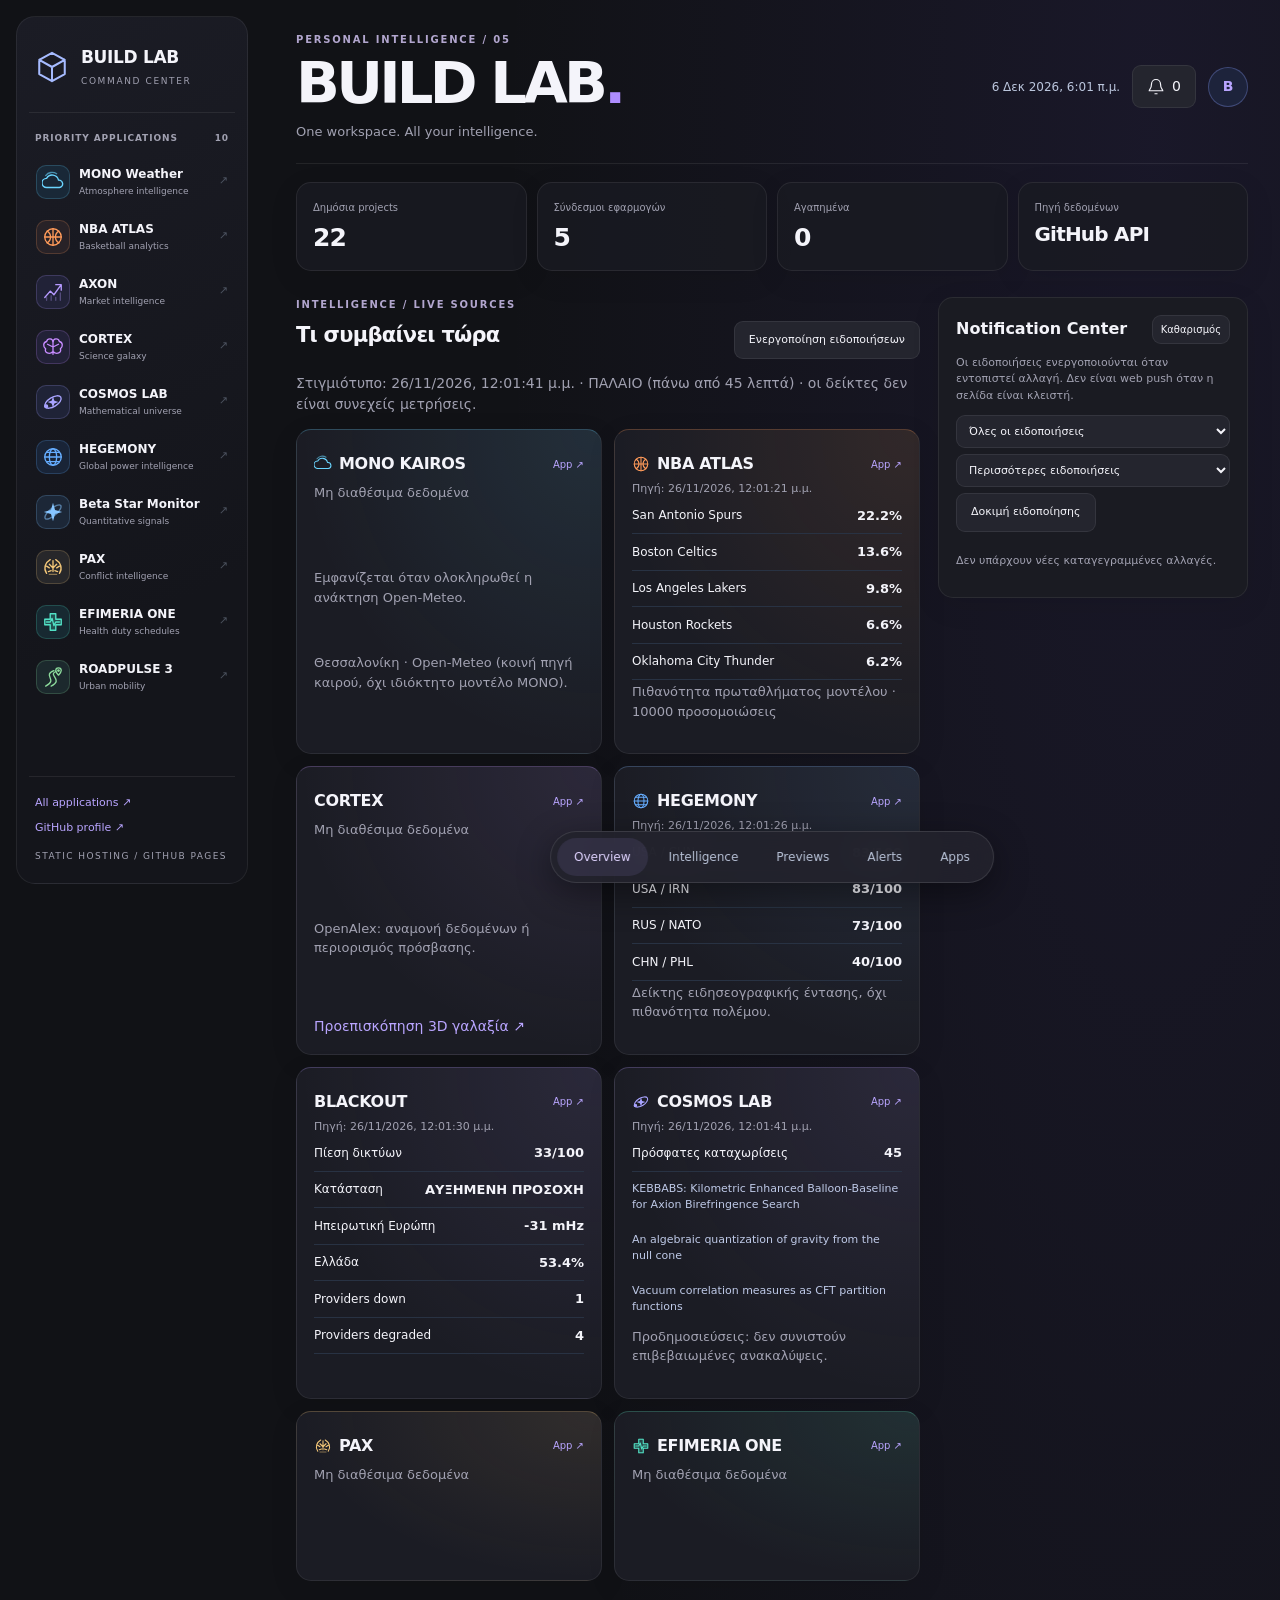
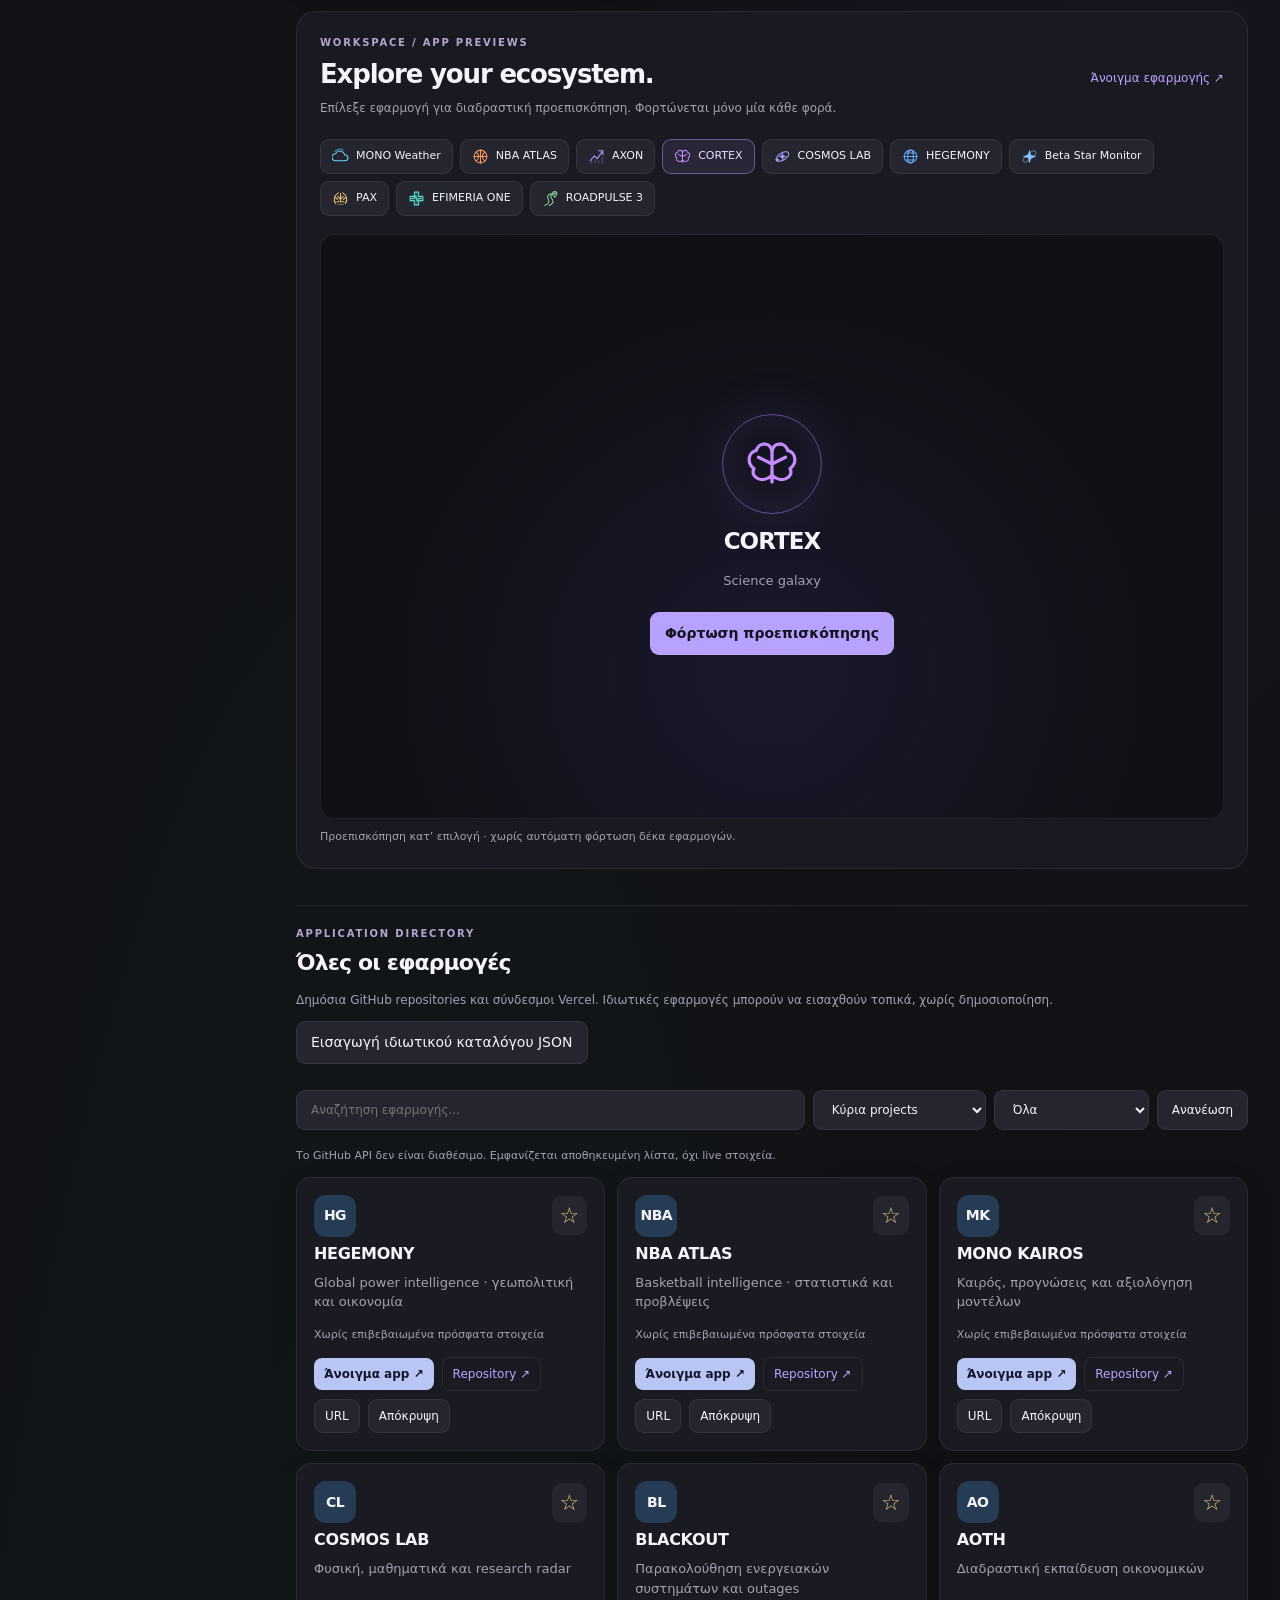
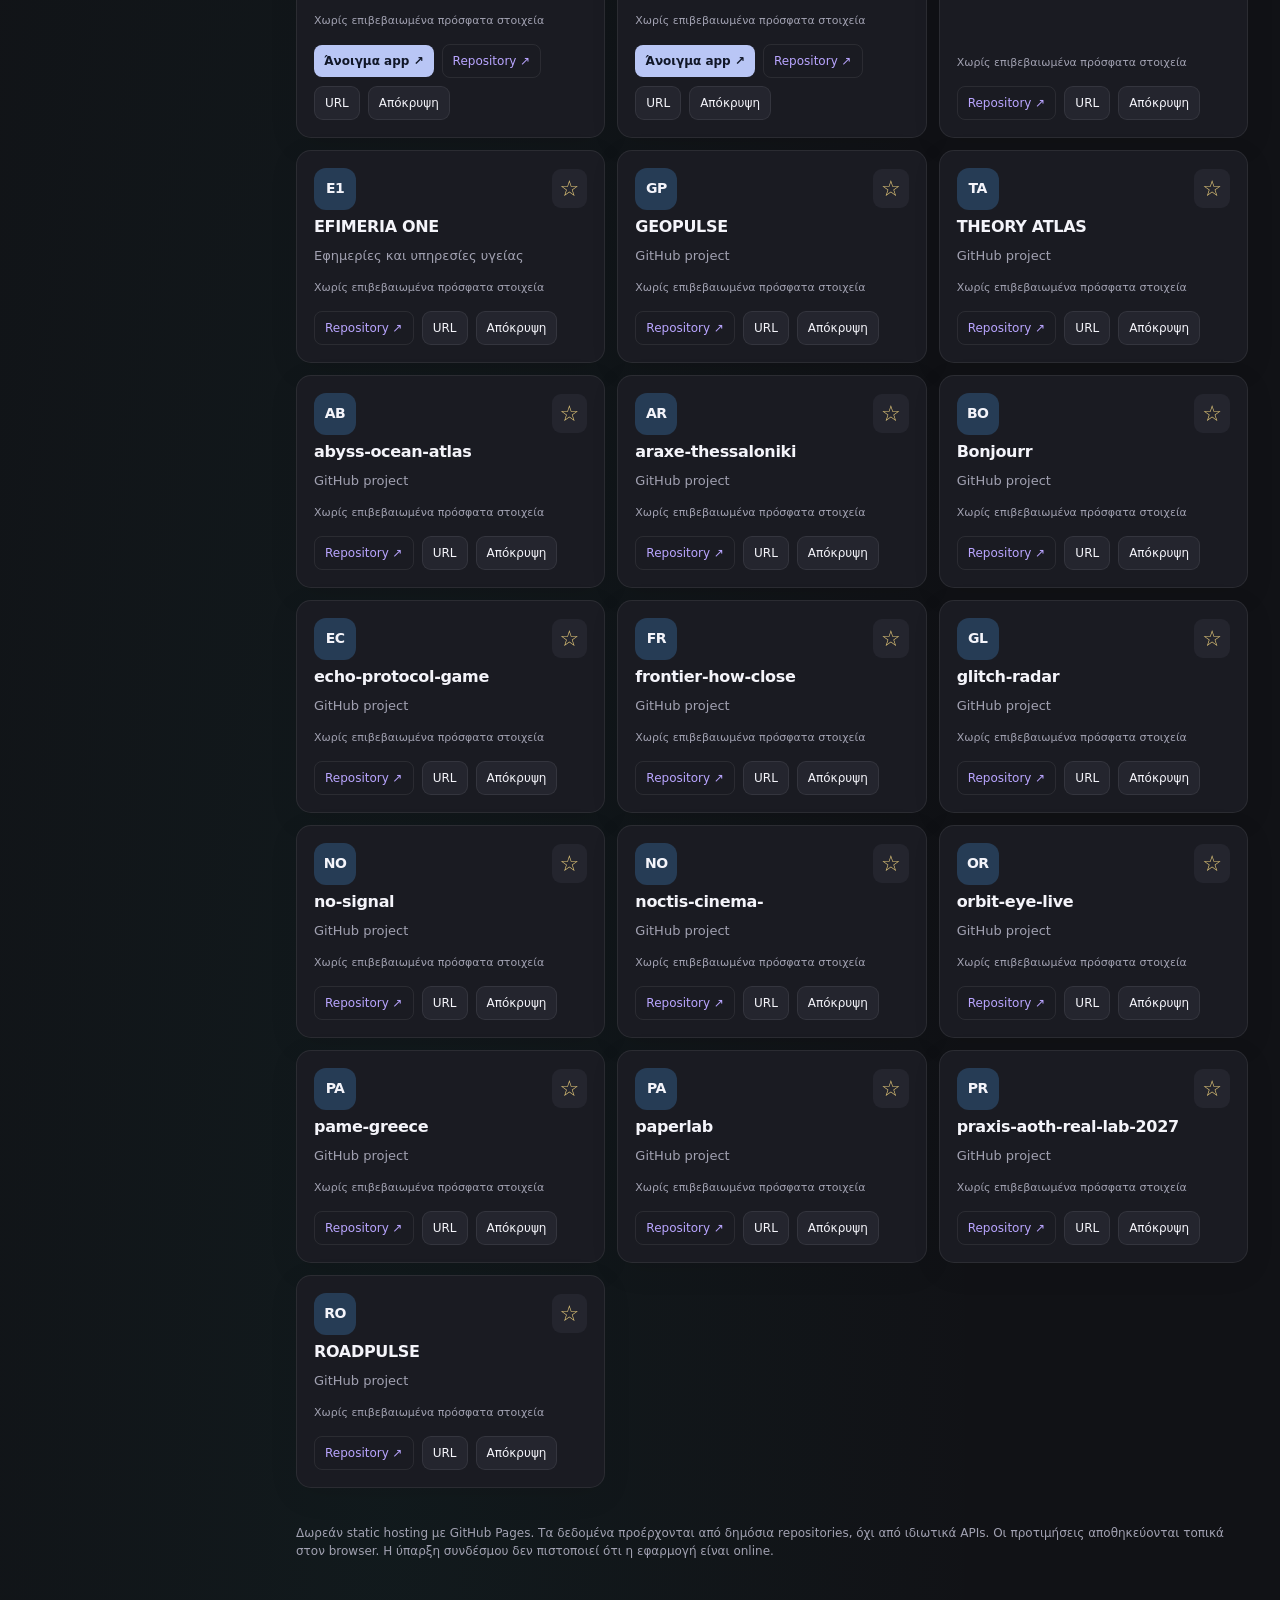
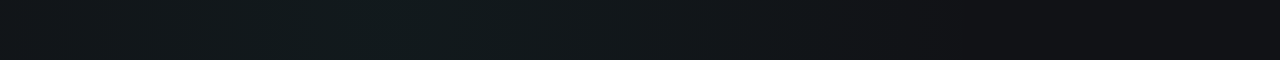
==== commit bd37bf6b: "Add CORTEX OpenAlex intelligence, interactive app preview workspace and graphite violet mint theme" ====
--- a/docs/index.html
+++ b/docs/index.html
@@ -4,12 +4,16 @@
 :root{color-scheme:dark;--bg:#0c111b;--panel:#141b28;--line:#283243;--text:#e9edf6;--muted:#9caac0;--accent:#85c7ff}*{box-sizing:border-box}body{margin:0;background:radial-gradient(ellipse at top right,#1c2940 0,transparent 45%),var(--bg);color:var(--text);font:15px/1.5 system-ui,sans-serif}main{max-width:1300px;margin:auto;padding:36px 24px 60px}header{display:flex;justify-content:space-between;align-items:center;gap:16px;flex-wrap:wrap}.brand{font-size:12px;letter-spacing:.22em;text-transform:uppercase;color:var(--accent);font-weight:700}h1{font-size:clamp(32px,5vw,54px);line-height:1.1;letter-spacing:-.055em;margin:12px 0}p{color:var(--muted)}a{color:var(--accent);text-decoration:none}button,input,select{font:inherit;color:inherit;background:#172131;border:1px solid var(--line);padding:10px 14px;border-radius:10px}button{cursor:pointer}button:hover,a:hover{filter:brightness(1.2)}.stats{display:grid;grid-template-columns:repeat(auto-fit,minmax(140px,1fr));gap:12px;margin:25px 0}.stat,.card{background:var(--panel);border:1px solid var(--line);border-radius:16px;padding:20px}.stat b{display:block;font-size:28px;letter-spacing:-.04em}.stat span,.meta{font-size:12px;color:var(--muted)}.controls{display:flex;flex-wrap:wrap;gap:8px;margin:24px 0 18px}.controls input{flex:1;min-width:190px}.grid{display:grid;grid-template-columns:repeat(auto-fill,minmax(265px,1fr));gap:15px}.card{display:flex;flex-direction:column;min-height:200px;overflow:hidden}.card h2{margin:8px 0;font-size:21px;letter-spacing:-.035em}.card p{margin:2px 0 15px;font-size:13px;flex:1}.cardtop,.actions{display:flex;gap:8px;align-items:center;justify-content:space-between}.logo{width:42px;height:42px;border-radius:12px;background:#263c55;display:grid;place-items:center;font-weight:800;letter-spacing:-.04em}.actions{justify-content:flex-start;flex-wrap:wrap;margin-top:14px}.actions a,.actions button{padding:7px 10px;font-size:12px;border-radius:8px;border:1px solid var(--line)}.actions a.primary{background:#b6dfff;color:#0c182a;border:0;font-weight:700}.tag{font-size:11px;color:var(--muted);border:1px solid var(--line);padding:4px 8px;border-radius:20px}.favorite{background:transparent;border:0;font-size:22px;padding:3px 8px;color:#e4c879}.status{font-size:12px;color:var(--muted)}footer{margin-top:36px;color:var(--muted);font-size:12px}dialog{max-width:480px;width:90%;background:var(--panel);color:var(--text);border:1px solid var(--line);border-radius:16px;padding:24px}dialog input{width:100%;margin:12px 0}dialog::backdrop{background:#0009}.empty{padding:25px;color:var(--muted)}@media(max-width:600px){main{padding:24px 15px}.card{min-height:170px}}
 .priority{display:grid;grid-template-columns:repeat(auto-fit,minmax(210px,1fr));gap:8px}.priority a{display:flex;align-items:center;gap:10px;background:#141b28;border:1px solid #283243;border-radius:11px;padding:10px;color:#e9edf6}.priority a>span:last-child{margin-left:auto;color:#9caac0}.appmark{display:grid;place-items:center;position:relative;width:32px;height:32px;border-radius:8px;background:#233652;overflow:hidden}.appmark img{position:absolute;inset:0;width:100%;height:100%;object-fit:contain;z-index:1;background:#141b28}.appmark b{font-size:12px}.alert-tools{display:flex;gap:8px;flex-wrap:wrap;margin:10px 0}.card h2{font-size:19px}
 :root{--bg:#080b14;--panel:#111725;--line:rgba(151,174,220,.16);--muted:#97a2b9;--text:#f0f3fa;--accent:#a9baff}html{scroll-behavior:smooth;scroll-padding-top:18px}body{background:radial-gradient(ellipse at 85% 0%,#25204088 0,transparent 34%),radial-gradient(ellipse at 35% 100%,#10273b66 0,transparent 42%),#080b14;font-family:Inter,system-ui,-apple-system,BlinkMacSystemFont,"Segoe UI",sans-serif;font-size:14px;min-height:100vh}main{margin:0 0 0 264px;max-width:none;padding:30px 32px 100px;min-width:0}.sidebar{position:fixed;inset:16px auto 16px 16px;width:232px;display:flex;flex-direction:column;padding:18px 12px;border:1px solid var(--line);border-radius:19px;background:linear-gradient(155deg,#151b2b,#0d111c 62%);overflow-y:auto;z-index:5}.sidebrand{display:flex;align-items:center;gap:12px;padding:10px 6px 24px;border-bottom:1px solid var(--line);color:var(--text);font-size:17px;font-weight:780;letter-spacing:.035em}.sidebrand svg{width:34px;height:34px}.sidebrand small,.sidebottom small{display:block;font-size:9px;color:var(--muted);letter-spacing:.16em;font-weight:500;margin-top:4px}.sidetag{display:flex;justify-content:space-between;font-size:9px;font-weight:650;letter-spacing:.1em;color:var(--muted);padding:19px 6px 10px}.sidebar .priority{display:flex;flex-direction:column;gap:3px}.sidebar .sideapp{display:flex;align-items:center;gap:9px;padding:8px 6px;border:1px solid transparent;background:transparent;border-radius:9px;color:var(--text);min-width:0;transition:background .2s,border-color .2s}.sidebar .sideapp:hover,.sidebar .sideapp:focus-visible{background:#a2b7ff0d;border-color:#9aaaff40}.appmark{flex:none;display:grid;place-items:center;width:34px;height:34px;border-radius:10px;background:color-mix(in srgb,var(--app) 10%,#101521);border:1px solid color-mix(in srgb,var(--app) 20%,transparent)}.appmark svg{width:22px;height:22px}.appname{min-width:0;flex:1}.appname strong{display:block;font-size:12px;font-weight:650;white-space:nowrap}.appname small{display:block;font-size:9px;color:var(--muted);margin-top:2px;white-space:nowrap;overflow:hidden;text-overflow:ellipsis}.arrow{font-size:11px;opacity:.4}.sidebottom{margin-top:auto;padding:18px 6px 2px;display:grid;gap:9px;border-top:1px solid var(--line);font-size:11px}.topbar{padding:2px 0 22px;border-bottom:1px solid var(--line);align-items:center;gap:18px}.topbar h1{font-size:clamp(38px,4.5vw,64px);letter-spacing:-.07em;margin:8px 0 0;font-weight:800;line-height:1}.topbar h1 span{color:#9a9bfa}.topbar p{margin:9px 0 0;font-size:13px}.brand{font-size:10px;letter-spacing:.18em;color:#a5aed0}.topright{display:flex;align-items:center;gap:12px}.topright time{font-size:12px;font-variant-numeric:tabular-nums;color:#bbc6dd}.topright button{display:flex;gap:7px;align-items:center}.profile{display:grid;place-items:center;width:40px;height:40px;border-radius:50%;border:1px solid #8b9df850;background:#1d233b;font-weight:700}.stats{margin:18px 0 26px;grid-template-columns:repeat(4,minmax(0,1fr));gap:10px}.stats .stat{padding:13px 16px;min-height:76px;background:#111725a8}.stats .stat b{font-size:25px;margin-top:2px}.stats .stat span{font-size:10px}.workspace{display:grid;grid-template-columns:minmax(0,1fr) minmax(260px,310px);gap:18px;align-items:start}.intel{min-width:0}.intel>.cardtop h2{font-size:21px;font-weight:650;letter-spacing:-.035em}.intel>.cardtop{align-items:flex-end}.intel #notify{font-size:11px}.grid{grid-template-columns:repeat(auto-fill,minmax(min(240px,100%),1fr));gap:12px}#liveGrid{grid-template-columns:repeat(2,minmax(0,1fr))}#liveGrid .card{min-height:170px;position:relative;overflow:hidden;border-top-color:color-mix(in srgb,var(--tile,#91a8ff) 33%,transparent);background:radial-gradient(ellipse at 100% 0%,color-mix(in srgb,var(--tile,#91a8ff) 8%,transparent),transparent 60%),linear-gradient(140deg,#151b2a,#101520)}#liveGrid .card[data-key="weather"]{order:-3;--tile:#6ad5ff}#liveGrid .card[data-key="nba"]{order:-2;--tile:#ff9a59}#liveGrid .card[data-key="geo"]{--tile:#65adff}#liveGrid .card[data-key="science"]{--tile:#b69aff}#liveGrid .card[data-key="pax"]{--tile:#f2c678}#liveGrid .card[data-key="duty"]{--tile:#51e0c4}.stat,.card{border-radius:15px;border-color:var(--line);padding:17px;box-shadow:0 8px 30px #00000015}.card h2{font-size:16px;font-weight:670;letter-spacing:-.02em;margin:5px 0}.cardtop h2{min-width:0}.cardtop>a{font-size:10px;white-space:nowrap}.meta,.status{font-size:11px;line-height:1.5}.card .meta a{color:#bec9e7}.card .cardtop>strong{font-size:13px;white-space:nowrap}.card .cardtop>span{font-size:12px}.notification{position:sticky;top:20px;background:linear-gradient(155deg,#161b2c,#101520);max-height:78vh;overflow:auto;scrollbar-width:thin}.notification h2{font-size:16px!important}.notification #clearAlerts{font-size:10px;padding:6px 8px}.notification #alertStatus{font-size:11px}.alert-tools{gap:6px}.alert-tools select{width:100%;font-size:11px;padding:8px}.alert-tools button{font-size:11px}.notification #alerts{max-height:48vh;overflow:auto}.notification #alerts>div{padding:11px 0!important}.notification #alerts strong{display:block;color:#e1e7f8;font-size:12px;font-weight:650}.notification #alerts small{display:block;margin-top:4px;opacity:.75}.directory{margin-top:36px;padding-top:20px;border-top:1px solid var(--line)}.directory h2{font-size:22px;letter-spacing:-.04em;margin:5px 0}.directory p{font-size:12px}.controls{margin-top:14px}.controls button,.controls input,.controls select{font-size:12px}.dock{position:fixed;bottom:17px;left:calc(50% + 132px);transform:translateX(-50%);display:flex;gap:4px;z-index:8;padding:6px;border-radius:30px;border:1px solid #9eafe53a;background:#141a2ae8;backdrop-filter:blur(16px);box-shadow:0 10px 35px #0006}.dock a{font-size:12px;color:#b9c3d8;padding:10px 17px;border-radius:22px;white-space:nowrap}.dock a:first-child,.dock a:hover{background:#a3a0ff19;color:#ecebff}.card button,button,input,select{background:#1a2031;border-color:var(--line);border-radius:9px}button:hover{border-color:#a0b0e85e}.card .actions a.primary{background:#b9c6f5;color:#111728}.card h2 svg{vertical-align:-4px;margin-right:7px;width:18px;height:18px}#liveGrid .card .metric{font-size:35px;line-height:1.15;letter-spacing:-.06em;font-weight:750;color:#eff5ff;padding:10px 0 3px}#liveGrid .card .metric-caption{font-size:11px;color:var(--muted)}@media(min-width:1600px){#liveGrid{grid-template-columns:repeat(3,minmax(0,1fr))}}@media(max-width:1180px){.workspace{grid-template-columns:minmax(0,1fr)}.notification{position:static;max-height:none}.notification #alerts{max-height:380px}.alert-tools select{width:auto}}@media(max-width:850px){.sidebar{position:relative;inset:auto;width:auto;margin:12px;padding:12px}.sidebrand{padding:3px 4px 12px}.sidebar .priority{display:grid;grid-template-columns:repeat(2,minmax(0,1fr))}.sideapp .appname small,.sidebottom{display:none}main{margin:0;padding:16px 14px 95px}.dock{left:50%}.topbar h1{font-size:45px}.stats{grid-template-columns:repeat(2,1fr)}}@media(max-width:520px){#liveGrid{grid-template-columns:1fr}.topright time{font-size:10px}.dock a{padding:9px 11px}.intel>.cardtop{flex-wrap:wrap}.sidebar .sideapp{padding:5px 4px}.appname strong{font-size:11px}}@media(prefers-reduced-motion:reduce){html{scroll-behavior:auto}*{transition:none!important}}
-</style></head><body><aside class="sidebar"><a class="sidebrand" href="#dashboard"><svg viewBox="0 0 24 24" width="24" height="24" fill="none" stroke="currentColor" stroke-width="1.45" stroke-linecap="round" stroke-linejoin="round" style="color:#a6bbff" aria-hidden="true"><path d="m12 2 9 5v10l-9 5-9-5V7Zm0 10 9-5M12 12 3 7m9 5v10"/></svg><span>BUILD LAB<small>COMMAND CENTER</small></span></a><div class="sidetag">PRIORITY APPLICATIONS <span>10</span></div><nav class="priority"><a class="sideapp" href="https://monokairos.vercel.app" target="_blank" rel="noopener noreferrer" style="--app:#6ad5ff"><span class="appmark"><svg viewBox="0 0 24 24" width="24" height="24" fill="none" stroke="currentColor" stroke-width="1.45" stroke-linecap="round" stroke-linejoin="round" style="color:#6ad5ff" aria-hidden="true"><path d="M5 18a5 5 0 0 1 0-10 7 7 0 0 1 13 2 4 4 0 0 1 1 8Z"/><path d="M4 5a9 9 0 0 1 12-2" opacity=".6"/></svg></span><span class="appname"><strong>MONO Weather</strong><small>Atmosphere intelligence</small></span><span class="arrow">↗</span></a><a class="sideapp" href="https://nba-atlas.vercel.app" target="_blank" rel="noopener noreferrer" style="--app:#ff9a59"><span class="appmark"><svg viewBox="0 0 24 24" width="24" height="24" fill="none" stroke="currentColor" stroke-width="1.45" stroke-linecap="round" stroke-linejoin="round" style="color:#ff9a59" aria-hidden="true"><circle cx="12" cy="12" r="9"/><path d="M3 12h18M12 3v18M5.6 5.6c5 3 5 9.8 0 12.8M18.4 5.6c-5 3-5 9.8 0 12.8"/></svg></span><span class="appname"><strong>NBA ATLAS</strong><small>Basketball analytics</small></span><span class="arrow">↗</span></a><a class="sideapp" href="https://axon-markets.vercel.app" target="_blank" rel="noopener noreferrer" style="--app:#b69aff"><span class="appmark"><svg viewBox="0 0 24 24" width="24" height="24" fill="none" stroke="currentColor" stroke-width="1.45" stroke-linecap="round" stroke-linejoin="round" style="color:#b69aff" aria-hidden="true"><path d="m3 18 6-7 4 4 8-11M15 4h6v6"/><path d="M5 21v-3M10 21v-5M15 21v-3M20 21v-8" opacity=".35"/></svg></span><span class="appname"><strong>AXON</strong><small>Market intelligence</small></span><span class="arrow">↗</span></a><a class="sideapp" href="https://cortex-science-galaxy.vercel.app" target="_blank" rel="noopener noreferrer" style="--app:#c68bff"><span class="appmark"><svg viewBox="0 0 24 24" width="24" height="24" fill="none" stroke="currentColor" stroke-width="1.45" stroke-linecap="round" stroke-linejoin="round" style="color:#c68bff" aria-hidden="true"><path d="M12 20V7c0-5-6-5-7-1-4 1-4 6-1 8-2 4 4 7 8 3m0-10c0-5 6-5 7-1 4 1 4 6 1 8 2 4-4 7-8 3M6 9l6 3 6-3"/></svg></span><span class="appname"><strong>CORTEX</strong><small>Science galaxy</small></span><span class="arrow">↗</span></a><a class="sideapp" href="https://cosmos-lab-v3.vercel.app/radar.html" target="_blank" rel="noopener noreferrer" style="--app:#a8a3ff"><span class="appmark"><svg viewBox="0 0 24 24" width="24" height="24" fill="none" stroke="currentColor" stroke-width="1.45" stroke-linecap="round" stroke-linejoin="round" style="color:#a8a3ff" aria-hidden="true"><ellipse cx="12" cy="12" rx="10" ry="5" transform="rotate(-32 12 12)"/><path d="m12 6 1.5 4.5L18 12l-4.5 1.5L12 18l-1.5-4.5L6 12l4.5-1.5Z" fill="currentColor" stroke="none"/><circle cx="4.5" cy="16.7" r="1.6" fill="currentColor"/></svg></span><span class="appname"><strong>COSMOS LAB</strong><small>Mathematical universe</small></span><span class="arrow">↗</span></a><a class="sideapp" href="https://hegemony-world-power.vercel.app" target="_blank" rel="noopener noreferrer" style="--app:#65adff"><span class="appmark"><svg viewBox="0 0 24 24" width="24" height="24" fill="none" stroke="currentColor" stroke-width="1.45" stroke-linecap="round" stroke-linejoin="round" style="color:#65adff" aria-hidden="true"><circle cx="12" cy="12" r="9"/><ellipse cx="12" cy="12" rx="4" ry="9"/><path d="M3 12h18M5 7h14M5 17h14"/></svg></span><span class="appname"><strong>HEGEMONY</strong><small>Global power intelligence</small></span><span class="arrow">↗</span></a><a class="sideapp" href="https://beta-star-monitor.vercel.app" target="_blank" rel="noopener noreferrer" style="--app:#86c5ff"><span class="appmark"><svg viewBox="0 0 24 24" width="24" height="24" fill="none" stroke="currentColor" stroke-width="1.45" stroke-linecap="round" stroke-linejoin="round" style="color:#86c5ff" aria-hidden="true"><path d="m12 2 2.2 7.8L22 12l-7.8 2.2L12 22l-2.2-7.8L2 12l7.8-2.2Z" fill="currentColor" stroke="none"/><ellipse cx="12" cy="12" rx="11" ry="4" transform="rotate(-40 12 12)" opacity=".55"/></svg></span><span class="appname"><strong>Beta Star Monitor</strong><small>Quantitative signals</small></span><span class="arrow">↗</span></a><a class="sideapp" href="https://pax-peace-monitor.vercel.app" target="_blank" rel="noopener noreferrer" style="--app:#f2c678"><span class="appmark"><svg viewBox="0 0 24 24" width="24" height="24" fill="none" stroke="currentColor" stroke-width="1.45" stroke-linecap="round" stroke-linejoin="round" style="color:#f2c678" aria-hidden="true"><path d="M5 19c-4-6-1-12 4-15M19 19c4-6 1-12-4-15M7 17l3-1M17 17l-3-1M5 11l3 2M19 11l-3 2M12 5v12M8 9l4 4 4-4"/><path d="M8 20h8" opacity=".5"/></svg></span><span class="appname"><strong>PAX</strong><small>Conflict intelligence</small></span><span class="arrow">↗</span></a><a class="sideapp" href="https://efimeria-one.vercel.app" target="_blank" rel="noopener noreferrer" style="--app:#51e0c4"><span class="appmark"><svg viewBox="0 0 24 24" width="24" height="24" fill="none" stroke="currentColor" stroke-width="1.45" stroke-linecap="round" stroke-linejoin="round" style="color:#51e0c4" aria-hidden="true"><path d="M9 3h6v6h6v6h-6v6H9v-6H3V9h6Z" fill="currentColor" opacity=".22"/><path d="M9 3h6v6h6v6h-6v6H9v-6H3V9h6Z"/><path d="M5 12h4l2-4 2 8 2-4h4"/></svg></span><span class="appname"><strong>EFIMERIA ONE</strong><small>Health duty schedules</small></span><span class="arrow">↗</span></a><a class="sideapp" href="https://roadpulse-gray.vercel.app" target="_blank" rel="noopener noreferrer" style="--app:#8cdb9c"><span class="appmark"><svg viewBox="0 0 24 24" width="24" height="24" fill="none" stroke="currentColor" stroke-width="1.45" stroke-linecap="round" stroke-linejoin="round" style="color:#8cdb9c" aria-hidden="true"><path d="M4 22c14-7-4-12 9-17M10 22c14-7-4-12 5-16"/><path d="M21 5c0 2-3 5-3 5s-3-3-3-5a3 3 0 1 1 6 0Z"/><circle cx="18" cy="5" r=".8" fill="currentColor"/></svg></span><span class="appname"><strong>ROADPULSE 3</strong><small>Urban mobility</small></span><span class="arrow">↗</span></a></nav><div class="sidebottom"><a href="#directory">All applications ↗</a><a href="https://github.com/mariodinakus" target="_blank" rel="noopener">GitHub profile ↗</a><small>STATIC HOSTING / GITHUB PAGES</small></div></aside><main id="dashboard"><header class="topbar"><div><div class="brand">PERSONAL INTELLIGENCE / 04</div><h1>BUILD LAB<span>.</span></h1><p>One workspace. All your intelligence.</p></div><div class="topright"><time id="clock"></time><button id="topBell" aria-label="Ειδοποιήσεις"> <svg viewBox="0 0 24 24" width="18" height="18" fill="none" stroke="currentColor" stroke-width="1.6"><path d="M18 8a6 6 0 0 0-12 0c0 7-3 7-3 9h18c0-2-3-2-3-9M10 21h4"/></svg> <span id="alertCount">0</span></button><a class="profile" href="https://github.com/mariodinakus" target="_blank" rel="noopener">B</a></div></header>
+
+:root{--bg:#111216;--panel:#1a1b22;--line:#ffffff13;--muted:#a1a1b1;--text:#f4f4fa;--accent:#b9a5ff}
+body{background:radial-gradient(ellipse at 90% 3%,#6c4fe018 0,transparent 40%),radial-gradient(ellipse at 30% 95%,#1ab9a80c 0,transparent 48%),#111216}
+.sidebar{background:linear-gradient(155deg,#1b1c25,#14151b 68%);border-color:#ffffff12}.sidebrand{letter-spacing:-.02em}.sidebrand small{letter-spacing:.18em}.sidebar .sideapp:hover{background:#b5a2ff0d;border-color:#b5a2ff30}.topbar h1{letter-spacing:-.065em}.topbar h1 span{color:#ae8dff}.brand{color:#b2a6ce}.stats .stat{background:#1a1b22cc}.stat,.card{border-color:#ffffff13;background:#1a1b22;box-shadow:0 8px 30px #00000015}#liveGrid .card{background:radial-gradient(ellipse at 98% 0%,color-mix(in srgb,var(--tile,#b39aff) 10%,transparent),transparent 70%),#1b1c24;border-top-color:color-mix(in srgb,var(--tile,#b39aff) 26%,transparent)}#liveGrid .card[data-key="cortex"]{--tile:#c49aff;order:-1;min-height:218px}#liveGrid .card[data-key="geo"]{--tile:#83b9ff}#liveGrid .card[data-key="duty"]{--tile:#5be2bf}.notification{background:#1a1b22}.card button,button,input,select{background:#24252e;border-color:#ffffff13}.dock{background:#23232de8;border-color:#ffffff1c}.dock a:first-child,.dock a:hover{background:#b098ff1a;color:#e0d4ff}.preview-section{margin-top:30px;padding:23px;border:1px solid var(--line);border-radius:20px;background:#191a21}.preview-head{display:flex;justify-content:space-between;gap:18px;align-items:center}.preview-head h2{font-size:26px;letter-spacing:-.045em;margin:5px 0}.preview-head p{font-size:12px;margin:4px 0}.preview-head>a{white-space:nowrap;font-size:12px}.preview-tabs{display:flex;gap:7px;flex-wrap:wrap;margin:18px 0}.preview-tabs button{font-size:11px;padding:8px 11px;display:flex;align-items:center;gap:7px}.preview-tabs svg{width:17px;height:17px}.preview-tabs button[aria-pressed="true"]{border-color:#aa93f880;background:#b399ff1a;color:#e9dfff}.preview-stage{height:clamp(420px,65vh,820px);overflow:hidden;border-radius:14px;border:1px solid #ffffff12;background:radial-gradient(ellipse at 50% 75%,#5940ac26 0,transparent 60%),#101116}.preview-stage iframe{width:100%;height:100%;border:0;background:#111216}.preview-placeholder{height:100%;display:flex;flex-direction:column;justify-content:center;align-items:center;text-align:center;padding:25px}.preview-placeholder h3{font-size:23px;letter-spacing:-.04em;margin:10px 0 0}.preview-placeholder p{font-size:13px;max-width:450px}.preview-orbit{margin-top:16px;display:grid;place-items:center;width:100px;height:100px;border:1px solid #a88aff80;border-radius:50%;font-size:42px;color:#c4aaff;box-shadow:0 0 55px #9e73f21c,inset 0 0 40px #9e73f21a}.preview-orbit svg{width:54px;height:54px}.preview-placeholder button{margin-top:8px;background:#b7a2ff;color:#151321;font-weight:700}.preview-section #previewNote{padding:10px 0 0}.cortex-paper{padding:9px 0;border-bottom:1px solid #ffffff0b;font-size:12px}.cortex-paper a{color:#e0d8ff}.cortex-paper small{display:block;color:var(--muted);margin-top:3px}.preview-stage .blocked{font-size:12px;color:var(--muted)}@media(max-width:600px){.preview-section{padding:13px}.preview-head{align-items:flex-start;flex-direction:column}.preview-stage{height:520px}.dock a{padding:9px 7px;font-size:11px}}
+</style></head><body><aside class="sidebar"><a class="sidebrand" href="#dashboard"><svg viewBox="0 0 24 24" width="24" height="24" fill="none" stroke="currentColor" stroke-width="1.45" stroke-linecap="round" stroke-linejoin="round" style="color:#a6bbff" aria-hidden="true"><path d="m12 2 9 5v10l-9 5-9-5V7Zm0 10 9-5M12 12 3 7m9 5v10"/></svg><span>BUILD LAB<small>COMMAND CENTER</small></span></a><div class="sidetag">PRIORITY APPLICATIONS <span>10</span></div><nav class="priority"><a class="sideapp" href="https://monokairos.vercel.app" target="_blank" rel="noopener noreferrer" style="--app:#6ad5ff"><span class="appmark"><svg viewBox="0 0 24 24" width="24" height="24" fill="none" stroke="currentColor" stroke-width="1.45" stroke-linecap="round" stroke-linejoin="round" style="color:#6ad5ff" aria-hidden="true"><path d="M5 18a5 5 0 0 1 0-10 7 7 0 0 1 13 2 4 4 0 0 1 1 8Z"/><path d="M4 5a9 9 0 0 1 12-2" opacity=".6"/></svg></span><span class="appname"><strong>MONO Weather</strong><small>Atmosphere intelligence</small></span><span class="arrow">↗</span></a><a class="sideapp" href="https://nba-atlas.vercel.app" target="_blank" rel="noopener noreferrer" style="--app:#ff9a59"><span class="appmark"><svg viewBox="0 0 24 24" width="24" height="24" fill="none" stroke="currentColor" stroke-width="1.45" stroke-linecap="round" stroke-linejoin="round" style="color:#ff9a59" aria-hidden="true"><circle cx="12" cy="12" r="9"/><path d="M3 12h18M12 3v18M5.6 5.6c5 3 5 9.8 0 12.8M18.4 5.6c-5 3-5 9.8 0 12.8"/></svg></span><span class="appname"><strong>NBA ATLAS</strong><small>Basketball analytics</small></span><span class="arrow">↗</span></a><a class="sideapp" href="https://axon-markets.vercel.app" target="_blank" rel="noopener noreferrer" style="--app:#b69aff"><span class="appmark"><svg viewBox="0 0 24 24" width="24" height="24" fill="none" stroke="currentColor" stroke-width="1.45" stroke-linecap="round" stroke-linejoin="round" style="color:#b69aff" aria-hidden="true"><path d="m3 18 6-7 4 4 8-11M15 4h6v6"/><path d="M5 21v-3M10 21v-5M15 21v-3M20 21v-8" opacity=".35"/></svg></span><span class="appname"><strong>AXON</strong><small>Market intelligence</small></span><span class="arrow">↗</span></a><a class="sideapp" href="https://cortex-science-galaxy.vercel.app" target="_blank" rel="noopener noreferrer" style="--app:#c68bff"><span class="appmark"><svg viewBox="0 0 24 24" width="24" height="24" fill="none" stroke="currentColor" stroke-width="1.45" stroke-linecap="round" stroke-linejoin="round" style="color:#c68bff" aria-hidden="true"><path d="M12 20V7c0-5-6-5-7-1-4 1-4 6-1 8-2 4 4 7 8 3m0-10c0-5 6-5 7-1 4 1 4 6 1 8 2 4-4 7-8 3M6 9l6 3 6-3"/></svg></span><span class="appname"><strong>CORTEX</strong><small>Science galaxy</small></span><span class="arrow">↗</span></a><a class="sideapp" href="https://cosmos-lab-v3.vercel.app/radar.html" target="_blank" rel="noopener noreferrer" style="--app:#a8a3ff"><span class="appmark"><svg viewBox="0 0 24 24" width="24" height="24" fill="none" stroke="currentColor" stroke-width="1.45" stroke-linecap="round" stroke-linejoin="round" style="color:#a8a3ff" aria-hidden="true"><ellipse cx="12" cy="12" rx="10" ry="5" transform="rotate(-32 12 12)"/><path d="m12 6 1.5 4.5L18 12l-4.5 1.5L12 18l-1.5-4.5L6 12l4.5-1.5Z" fill="currentColor" stroke="none"/><circle cx="4.5" cy="16.7" r="1.6" fill="currentColor"/></svg></span><span class="appname"><strong>COSMOS LAB</strong><small>Mathematical universe</small></span><span class="arrow">↗</span></a><a class="sideapp" href="https://hegemony-world-power.vercel.app" target="_blank" rel="noopener noreferrer" style="--app:#65adff"><span class="appmark"><svg viewBox="0 0 24 24" width="24" height="24" fill="none" stroke="currentColor" stroke-width="1.45" stroke-linecap="round" stroke-linejoin="round" style="color:#65adff" aria-hidden="true"><circle cx="12" cy="12" r="9"/><ellipse cx="12" cy="12" rx="4" ry="9"/><path d="M3 12h18M5 7h14M5 17h14"/></svg></span><span class="appname"><strong>HEGEMONY</strong><small>Global power intelligence</small></span><span class="arrow">↗</span></a><a class="sideapp" href="https://beta-star-monitor.vercel.app" target="_blank" rel="noopener noreferrer" style="--app:#86c5ff"><span class="appmark"><svg viewBox="0 0 24 24" width="24" height="24" fill="none" stroke="currentColor" stroke-width="1.45" stroke-linecap="round" stroke-linejoin="round" style="color:#86c5ff" aria-hidden="true"><path d="m12 2 2.2 7.8L22 12l-7.8 2.2L12 22l-2.2-7.8L2 12l7.8-2.2Z" fill="currentColor" stroke="none"/><ellipse cx="12" cy="12" rx="11" ry="4" transform="rotate(-40 12 12)" opacity=".55"/></svg></span><span class="appname"><strong>Beta Star Monitor</strong><small>Quantitative signals</small></span><span class="arrow">↗</span></a><a class="sideapp" href="https://pax-peace-monitor.vercel.app" target="_blank" rel="noopener noreferrer" style="--app:#f2c678"><span class="appmark"><svg viewBox="0 0 24 24" width="24" height="24" fill="none" stroke="currentColor" stroke-width="1.45" stroke-linecap="round" stroke-linejoin="round" style="color:#f2c678" aria-hidden="true"><path d="M5 19c-4-6-1-12 4-15M19 19c4-6 1-12-4-15M7 17l3-1M17 17l-3-1M5 11l3 2M19 11l-3 2M12 5v12M8 9l4 4 4-4"/><path d="M8 20h8" opacity=".5"/></svg></span><span class="appname"><strong>PAX</strong><small>Conflict intelligence</small></span><span class="arrow">↗</span></a><a class="sideapp" href="https://efimeria-one.vercel.app" target="_blank" rel="noopener noreferrer" style="--app:#51e0c4"><span class="appmark"><svg viewBox="0 0 24 24" width="24" height="24" fill="none" stroke="currentColor" stroke-width="1.45" stroke-linecap="round" stroke-linejoin="round" style="color:#51e0c4" aria-hidden="true"><path d="M9 3h6v6h6v6h-6v6H9v-6H3V9h6Z" fill="currentColor" opacity=".22"/><path d="M9 3h6v6h6v6h-6v6H9v-6H3V9h6Z"/><path d="M5 12h4l2-4 2 8 2-4h4"/></svg></span><span class="appname"><strong>EFIMERIA ONE</strong><small>Health duty schedules</small></span><span class="arrow">↗</span></a><a class="sideapp" href="https://roadpulse-gray.vercel.app" target="_blank" rel="noopener noreferrer" style="--app:#8cdb9c"><span class="appmark"><svg viewBox="0 0 24 24" width="24" height="24" fill="none" stroke="currentColor" stroke-width="1.45" stroke-linecap="round" stroke-linejoin="round" style="color:#8cdb9c" aria-hidden="true"><path d="M4 22c14-7-4-12 9-17M10 22c14-7-4-12 5-16"/><path d="M21 5c0 2-3 5-3 5s-3-3-3-5a3 3 0 1 1 6 0Z"/><circle cx="18" cy="5" r=".8" fill="currentColor"/></svg></span><span class="appname"><strong>ROADPULSE 3</strong><small>Urban mobility</small></span><span class="arrow">↗</span></a></nav><div class="sidebottom"><a href="#directory">All applications ↗</a><a href="https://github.com/mariodinakus" target="_blank" rel="noopener">GitHub profile ↗</a><small>STATIC HOSTING / GITHUB PAGES</small></div></aside><main id="dashboard"><header class="topbar"><div><div class="brand">PERSONAL INTELLIGENCE / 05</div><h1>BUILD LAB<span>.</span></h1><p>One workspace. All your intelligence.</p></div><div class="topright"><time id="clock"></time><button id="topBell" aria-label="Ειδοποιήσεις"> <svg viewBox="0 0 24 24" width="18" height="18" fill="none" stroke="currentColor" stroke-width="1.6"><path d="M18 8a6 6 0 0 0-12 0c0 7-3 7-3 9h18c0-2-3-2-3-9M10 21h4"/></svg> <span id="alertCount">0</span></button><a class="profile" href="https://github.com/mariodinakus" target="_blank" rel="noopener">B</a></div></header>
 <section class="stats"><div class="stat"><span>Δημόσια projects</span><b id="total">—</b></div><div class="stat"><span>Σύνδεσμοι εφαρμογών</span><b id="apps">—</b></div><div class="stat"><span>Αγαπημένα</span><b id="stars">—</b></div><div class="stat"><span>Πηγή δεδομένων</span><b style="font-size:20px">GitHub API</b></div></section>
-<section class="workspace" id="intelligence" aria-label="Live intelligence"><div class="intel"><div class="cardtop"><div><div class="brand">INTELLIGENCE / LIVE SOURCES</div><h2 style="margin:8px 0">Τι συμβαίνει τώρα</h2></div><button id="notify">Ενεργοποίηση ειδοποιήσεων</button></div><p id="liveStatus" role="status">Τελευταίο διαθέσιμο στιγμιότυπο · φόρτωση...</p><div class="grid" id="liveGrid"><article class="card"><h2>NBA ATLAS</h2><p>Προβλέψεις τίτλου</p></article><article class="card"><h2>HEGEMONY</h2><p>Δείκτες γεωπολιτικής έντασης</p></article><article class="card"><h2>BLACKOUT</h2><p>Πίεση δικτύων και outages</p></article><article class="card"><h2>COSMOS</h2><p>Επιστημονικές δημοσιεύσεις</p></article></div></div><aside class="stat notification" id="notifications"><div class="cardtop"><h2 style="margin:0;font-size:19px">Notification Center</h2><button id="clearAlerts">Καθαρισμός</button></div><p id="alertStatus" class="meta">Οι ειδοποιήσεις ενεργοποιούνται όταν εντοπιστεί αλλαγή. Δεν είναι web push όταν η σελίδα είναι κλειστή.</p><div class="alert-tools"><select id="alertFilter" aria-label="Φίλτρο ειδοποιήσεων"><option value="all">Όλες οι ειδοποιήσεις</option><option value="priority">Μόνο σημαντικές</option><option value="nba">NBA</option><option value="weather">Καιρός</option><option value="geo">Γεωπολιτική</option><option value="science">Επιστήμη</option><option value="github">GitHub</option><option value="other">Λοιπές</option></select><select id="sensitivity" aria-label="Ευαισθησία"><option value="high">Περισσότερες ειδοποιήσεις</option><option value="normal">Ισορροπημένες</option></select><button id="testAlert">Δοκιμή ειδοποίησης</button></div><div id="alerts" aria-live="polite"></div></aside></section><section id="directory" class="directory"><div class="brand">APPLICATION DIRECTORY</div><h2>Όλες οι εφαρμογές</h2><p>Δημόσια GitHub repositories και σύνδεσμοι Vercel. Ιδιωτικές εφαρμογές μπορούν να εισαχθούν τοπικά, χωρίς δημοσιοποίηση.</p><button id="importApps">Εισαγωγή ιδιωτικού καταλόγου JSON</button><input id="importFile" type="file" accept=".json,application/json" hidden><div id="extraApps" class="grid" style="margin-top:12px"></div></section><div class="controls" id="repoControls"><input id="search" type="search" placeholder="Αναζήτηση εφαρμογής..." aria-label="Αναζήτηση"><select id="sort" aria-label="Ταξινόμηση"><option value="core">Κύρια projects</option><option value="updated">Πρόσφατες αλλαγές</option><option value="name">Όνομα A–Z</option></select><select id="filter" aria-label="Φίλτρο"><option value="all">Όλα</option><option value="fav">Αγαπημένα</option><option value="app">Με σύνδεσμο app</option><option value="hidden">Κρυμμένα</option></select><button id="refresh">Ανανέωση</button></div>
+<section class="workspace" id="intelligence" aria-label="Live intelligence"><div class="intel"><div class="cardtop"><div><div class="brand">INTELLIGENCE / LIVE SOURCES</div><h2 style="margin:8px 0">Τι συμβαίνει τώρα</h2></div><button id="notify">Ενεργοποίηση ειδοποιήσεων</button></div><p id="liveStatus" role="status">Τελευταίο διαθέσιμο στιγμιότυπο · φόρτωση...</p><div class="grid" id="liveGrid"><article class="card"><h2>NBA ATLAS</h2><p>Προβλέψεις τίτλου</p></article><article class="card"><h2>HEGEMONY</h2><p>Δείκτες γεωπολιτικής έντασης</p></article><article class="card"><h2>BLACKOUT</h2><p>Πίεση δικτύων και outages</p></article><article class="card"><h2>COSMOS</h2><p>Επιστημονικές δημοσιεύσεις</p></article></div></div><aside class="stat notification" id="notifications"><div class="cardtop"><h2 style="margin:0;font-size:19px">Notification Center</h2><button id="clearAlerts">Καθαρισμός</button></div><p id="alertStatus" class="meta">Οι ειδοποιήσεις ενεργοποιούνται όταν εντοπιστεί αλλαγή. Δεν είναι web push όταν η σελίδα είναι κλειστή.</p><div class="alert-tools"><select id="alertFilter" aria-label="Φίλτρο ειδοποιήσεων"><option value="all">Όλες οι ειδοποιήσεις</option><option value="priority">Μόνο σημαντικές</option><option value="nba">NBA</option><option value="weather">Καιρός</option><option value="geo">Γεωπολιτική</option><option value="science">Επιστήμη</option><option value="github">GitHub</option><option value="other">Λοιπές</option></select><select id="sensitivity" aria-label="Ευαισθησία"><option value="high">Περισσότερες ειδοποιήσεις</option><option value="normal">Ισορροπημένες</option></select><button id="testAlert">Δοκιμή ειδοποίησης</button></div><div id="alerts" aria-live="polite"></div></aside></section><section id="previews" class="preview-section"><div class="preview-head"><div><div class="brand">WORKSPACE / APP PREVIEWS</div><h2>Explore your ecosystem.</h2><p>Επίλεξε εφαρμογή για διαδραστική προεπισκόπηση. Φορτώνεται μόνο μία κάθε φορά.</p></div><a id="previewOpen" target="_blank" rel="noopener noreferrer" href="https://cortex-science-galaxy.vercel.app">Άνοιγμα εφαρμογής ↗</a></div><div id="previewTabs" class="preview-tabs" role="group" aria-label="Επιλογή εφαρμογής"></div><div class="preview-stage" id="previewStage"><div class="preview-placeholder"><span class="brand">CORTEX / SCIENCE GALAXY</span><div class="preview-orbit" aria-hidden="true">✦</div><h3>Ο γαλαξίας της επιστήμης</h3><p>Ενεργοποίησε την ενσωματωμένη εφαρμογή για να εξερευνήσεις τον 3D γαλαξία.</p><button id="loadPreview">Φόρτωση προεπισκόπησης</button></div></div><div id="previewNote" class="meta">Η προεπισκόπηση εξαρτάται από τις ρυθμίσεις ασφάλειας κάθε εφαρμογής.</div></section><section id="directory" class="directory"><div class="brand">APPLICATION DIRECTORY</div><h2>Όλες οι εφαρμογές</h2><p>Δημόσια GitHub repositories και σύνδεσμοι Vercel. Ιδιωτικές εφαρμογές μπορούν να εισαχθούν τοπικά, χωρίς δημοσιοποίηση.</p><button id="importApps">Εισαγωγή ιδιωτικού καταλόγου JSON</button><input id="importFile" type="file" accept=".json,application/json" hidden><div id="extraApps" class="grid" style="margin-top:12px"></div></section><div class="controls" id="repoControls"><input id="search" type="search" placeholder="Αναζήτηση εφαρμογής..." aria-label="Αναζήτηση"><select id="sort" aria-label="Ταξινόμηση"><option value="core">Κύρια projects</option><option value="updated">Πρόσφατες αλλαγές</option><option value="name">Όνομα A–Z</option></select><select id="filter" aria-label="Φίλτρο"><option value="all">Όλα</option><option value="fav">Αγαπημένα</option><option value="app">Με σύνδεσμο app</option><option value="hidden">Κρυμμένα</option></select><button id="refresh">Ανανέωση</button></div>
 <div id="status" class="status" role="status">Φόρτωση...</div><section id="grid" class="grid" style="margin-top:12px"></section><footer>Δωρεάν static hosting με GitHub Pages. Τα δεδομένα προέρχονται από δημόσια repositories, όχι από ιδιωτικά APIs. Οι προτιμήσεις αποθηκεύονται τοπικά στον browser. Η ύπαρξη συνδέσμου δεν πιστοποιεί ότι η εφαρμογή είναι online.</footer>
 <dialog id="edit"><h2>Σύνδεσμος εφαρμογής</h2><p id="editname"></p><form id="editform"><input id="url" type="url" placeholder="https://..." aria-label="URL εφαρμογής"><button type="submit">Αποθήκευση</button> <button type="button" id="cancel">Άκυρο</button></form></dialog>
-<nav class="dock" aria-label="Πλοήγηση"><a href="#dashboard">Overview</a><a href="#intelligence">Intelligence</a><a href="#notifications">Alerts</a><a href="#directory">Apps</a></nav></main><script>
+<nav class="dock" aria-label="Πλοήγηση"><a href="#dashboard">Overview</a><a href="#intelligence">Intelligence</a><a href="#previews">Previews</a><a href="#notifications">Alerts</a><a href="#directory">Apps</a></nav></main><script>
 'use strict';const owner='mariodinakus', el=id=>document.getElementById(id);
 const core={
 'world-faultline':{title:'HEGEMONY',desc:'Global power intelligence · γεωπολιτική και οικονομία',url:'https://hegemony-world-power.vercel.app',symbol:'HG'},
@@ -45,7 +49,7 @@
 function rd(k,d){try{return JSON.parse(localStorage.getItem(k))??d}catch{return d}}
 function wr(k,v){try{localStorage.setItem(k,JSON.stringify(v))}catch{}}
 const initial={"generatedAt":"2026-11-26T12:01:41.746Z","data":{"nba":{"asOf":"2026-11-26T12:01:21.397Z","simulations":10000,"teams":[{"name":"San Antonio Spurs","champion":22.2,"wins":58},{"name":"Boston Celtics","champion":13.6,"wins":53.2},{"name":"Los Angeles Lakers","champion":9.8,"wins":54.6},{"name":"Houston Rockets","champion":6.6,"wins":52.6},{"name":"Oklahoma City Thunder","champion":6.2,"wins":49.2}]},"geo":{"asOf":"2026-11-26T12:01:26.543Z","pairs":[{"name":"USA / CHN","score":83,"headlines":[{"title":"Trump Aims to Keep Leverage Over Xi With 40% China Tariff Threat","url":"https://news.google.com/rss/articles/[base64]?oc=5"}]},{"name":"RUS / NATO","score":73,"headlines":[{"title":"Trump, NATO chief caution Russia as attacks on Ukraine’s energy infrastructure intensify","url":"https://news.google.com/rss/articles/[base64]?oc=5"}]},{"name":"ISR / IRN","score":null,"headlines":[]},{"name":"IND / PAK","score":null,"headlines":[]},{"name":"CHN / TWN","score":null,"headlines":[]},{"name":"CHN / JPN","score":null,"headlines":[]},{"name":"KOR / PRK","score":null,"headlines":[]},{"name":"USA / VEN","score":null,"headlines":[]},{"name":"GRC / TUR","score":null,"headlines":[]},{"name":"RUS / UKR","score":null,"headlines":[]},{"name":"USA / IRN","score":83,"headlines":[{"title":"How Trump’s Iran War Was Betrayed by AI","url":"https://news.google.com/rss/articles/CBMifEFVX3lxTFBpc0tiLWpqZGZ1Rl80Q0NnLWdNS2VqYjZlU05WNmlWOEVsZlljbktOQmptWXdOQzFPNXlqa3JmMy1wRjZOTWNTZFdMYmdDRmJGN2xlZXdYWHl2LVF2TmUzdE1xcDJPbVpSXzh2X2RrYmhXWjdoRUZaOW80bmU?oc=5"}]},{"name":"CHN / PHL","score":40,"headlines":[{"title":"Philippine Forces Train to Secure Luzon Strait with Warships, BrahMos Missiles","url":"https://news.google.com/rss/articles/[base64]?oc=5"}]}]},"power":{"asOf":"2026-11-26T12:01:30.836Z","headline":{"score":33,"system":"Διαστημικός καιρός","label":"ΑΥΞΗΜΕΝΗ ΠΡΟΣΟΧΗ","tone":"watch"},"systems":[{"name":"Ηπειρωτική Ευρώπη","score":13,"components":[{"k":"Απόκλιση συχνότητας","v":"-31 mHz","s":13}]},{"name":"Ελλάδα","score":27,"components":[{"k":"Ηλιακά + αιολικά (inverter-based)","v":"53.4%","s":27}]}]},"outages":{"asOf":"2026-11-26T12:01:38.159Z","down":1,"degraded":4,"ongoing":25},"science":{"asOf":"2026-11-26T12:01:41.528Z","count":45,"items":[{"id":"arxiv:2611.34927v1","title":"KEBBABS: Kilometric Enhanced Balloon-Baseline for Axion Birefringence Search","url":"https://arxiv.org/abs/2611.34927v1","published":"2026-11-25T18:59:07.000Z"},{"id":"arxiv:2611.34924v1","title":"An algebraic quantization of gravity from the null cone","url":"https://arxiv.org/abs/2611.34924v1","published":"2026-11-25T18:58:55.000Z"},{"id":"arxiv:2611.34922v1","title":"Vacuum correlation measures as CFT partition functions","url":"https://arxiv.org/abs/2611.34922v1","published":"2026-11-25T18:58:51.000Z"},{"id":"arxiv:2611.34921v1","title":"Bound Entanglement with Negative Partial Transpose Exists","url":"https://arxiv.org/abs/2611.34921v1","published":"2026-11-25T18:58:48.000Z"},{"id":"arxiv:2611.34916v1","title":"Complementary mechanisms of critical quantum metrology","url":"https://arxiv.org/abs/2611.34916v1","published":"2026-11-25T18:57:52.000Z"}]}}};
-const sources={pax:'https://pax-peace-monitor.vercel.app',duty:'https://efimeria-one.vercel.app',nba:'https://nba-atlas.vercel.app',geo:'https://hegemony-world-power.vercel.app',power:'https://blackout-global-monitor.vercel.app',science:'https://cosmos-lab-v3.vercel.app/radar.html',weather:'https://monokairos.vercel.app'};
+const sources={cortex:'https://cortex-science-galaxy.vercel.app',pax:'https://pax-peace-monitor.vercel.app',duty:'https://efimeria-one.vercel.app',nba:'https://nba-atlas.vercel.app',geo:'https://hegemony-world-power.vercel.app',power:'https://blackout-global-monitor.vercel.app',science:'https://cosmos-lab-v3.vercel.app/radar.html',weather:'https://monokairos.vercel.app'};
 let messages=rd('bl2-alerts',[]),prev=rd('bl2-prev',{}),privateApps=rd('bl2-private',[]),latest=initial,busy=false,tracking=false;
 const stamp=s=>s?(Number.isFinite(Date.parse(s))?new Date(s).toLocaleString('el-GR'):String(s)):'Άγνωστο';
 function category(m){let s=m.title.toLowerCase();return /nba/.test(s)?'nba':/mono|καιρ/.test(s)?'weather':/hegemony|pax/.test(s)?'geo':/cosmos|cortex/.test(s)?'science':/github/.test(s)?'github':'other'}
@@ -67,6 +71,7 @@
 if(d.science?.items&&!d.science.stale&&tracking){const ids=d.science.items.map(p=>p.id),old=prev.paperIds;if(Array.isArray(old))for(const p of d.science.items.filter(p=>!old.includes(p.id)))alert('COSMOS: νέα προδημοσίευση',p.title,'paper:'+p.id);prev.paperIds=[...new Set([...ids,...(Array.isArray(old)?old:[])])].slice(0,150)}
 a=card('PAX','pax',d.pax);if(d.pax?.items){for(const p of d.pax.items.slice(0,3)){const r=N('div','meta');r.style.margin='9px 0';r.append(A(p.title,p.url));a.append(r)}if(tracking&&!d.pax.stale){const old=prev.paxIds;if(Array.isArray(old))for(const p of d.pax.items.filter(p=>!old.includes(p.url)))alert('PAX: νέα αναφορά για Ουκρανία',p.title,'pax:'+p.url);prev.paxIds=[...new Set([...d.pax.items.map(p=>p.url),...(Array.isArray(old)?old:[])])].slice(0,150)}}g.append(a);
 a=card('EFIMERIA ONE','duty',d.duty);if(d.duty?.entries){line(a,'Πρόγραμμα',d.duty.date);for(const x of d.duty.entries.slice(0,5))line(a,x.name,x.hours||'—');a.append(N('p','meta','Δημοσιευμένο πρόγραμμα Θεσσαλονίκης, όχι επιβεβαίωση σε πραγματικό χρόνο. Τηλεφωνική επιβεβαίωση πριν τη μετάβαση.'));if(!d.duty.stale)check('dutyDate',d.duty.date,'EFIMERIA: νέο ημερήσιο πρόγραμμα')}g.append(a);
+a=card('CORTEX','cortex',d.cortex);if(d.cortex?.items){a.append(N('div','metric',String(d.cortex.count??'—')),N('div','metric-caption','OpenAlex · δημοσιεύσεις τελευταίων 7 ημερών'));for(const p of d.cortex.items.slice(0,3)){const row=N('div','cortex-paper');row.append(A(p.title,p.url),N('small','',p.topic||p.date||'OpenAlex'));a.append(row)}if(!d.cortex.stale){const ids=d.cortex.items.map(p=>p.id),old=rd('bl5-cortex-ids',null);if(Array.isArray(old))for(const p of d.cortex.items.filter(p=>!old.includes(p.id)))alert('CORTEX: νέα καταχώριση OpenAlex',p.title,'cortex:'+p.id);wr('bl5-cortex-ids',[...new Set([...ids,...(Array.isArray(old)?old:[])])].slice(0,200))}}else a.append(N('p','meta','OpenAlex: αναμονή δεδομένων ή περιορισμός πρόσβασης.'));const cp=N('a','', 'Προεπισκόπηση 3D γαλαξία ↗');cp.href='#previews';cp.onclick=()=>window.dispatchEvent(new CustomEvent('buildlab:preview',{detail:'CORTEX'}));a.append(cp);g.append(a);
 if(tracking){wr('bl2-prev',prev);wr('bl2-last-snapshot',s.generatedAt)}tracking=false;$('liveStatus').textContent='Στιγμιότυπο: '+stamp(s.generatedAt)+(Date.now()-Date.parse(s.generatedAt)>45*60000?' · ΠΑΛΑΙΟ (πάνω από 45 λεπτά)':'')+' · οι δείκτες δεν είναι συνεχείς μετρήσεις.'}
 function renderPrivate(){let g=$('extraApps');g.replaceChildren();for(const p of privateApps){let a=N('article','card');a.append(N('h2','',p.name||'Project'),N('p','meta',p.platform||'Τοπικός κατάλογος'));if(p.url)a.append(A('Άνοιγμα ↗',p.url));g.append(a)}}
 $('notify').onclick=async()=>{if(!('Notification'in window)){$('alertStatus').textContent='Ο browser δεν υποστηρίζει ειδοποιήσεις.';return}try{const p=await Notification.requestPermission();$('alertStatus').textContent=p==='granted'?'Ενεργές ειδοποιήσεις όσο λειτουργεί το dashboard.':'Δεν δόθηκε άδεια ειδοποιήσεων.'}catch{$('alertStatus').textContent='Η άδεια ειδοποιήσεων δεν ήταν διαθέσιμη.'}};
@@ -74,7 +79,10 @@
 $('clearAlerts').onclick=()=>{messages=[];wr('bl2-alerts',messages);showAlerts()};
 $('importApps').onclick=()=>$('importFile').click();$('importFile').onchange=async e=>{try{let a=JSON.parse(await e.target.files[0].text());if(!Array.isArray(a))throw Error();privateApps=a.filter(p=>p&&typeof p.name==='string').map(p=>({name:p.name,platform:p.platform,url:p.url}));wr('bl2-private',privateApps);renderPrivate()}catch{$('alertStatus').textContent='Μη έγκυρο JSON καταλόγου.'}};
 async function fetchJson(u){const r=await fetch(u,{cache:'no-store',signal:AbortSignal.timeout(12000)});if(!r.ok)throw Error('HTTP '+r.status);return r.json()}
-async function refresh(){if(busy)return;busy=true;let s=latest;try{let a=await fetchJson('https://raw.githubusercontent.com/mariodinakus/mariodinakus/main/docs/live-data.json?t='+Date.now());if(a.data&&a.generatedAt&&Date.parse(a.generatedAt)>=Date.parse(s.generatedAt))s=a}catch{}try{let w=await fetchJson('https://api.open-meteo.com/v1/forecast?latitude=40.64&longitude=22.94&current=temperature_2m,precipitation,wind_speed_10m&daily=precipitation_probability_max&timezone=Europe%2FAthens&forecast_days=1');if(w.current)s={...s,data:{...s.data,weather:{asOf:w.current.time+' (Europe/Athens)',temperature:w.current.temperature_2m,precipitation:w.current.precipitation,wind:w.current.wind_speed_10m,rainChance:w.daily.precipitation_probability_max[0]}}}}catch{}renderLive(s);busy=false}
+async function refresh(){if(busy)return;busy=true;let s=latest;try{let a=await fetchJson('https://raw.githubusercontent.com/mariodinakus/mariodinakus/main/docs/live-data.json?t='+Date.now());if(a.data&&a.generatedAt&&Date.parse(a.generatedAt)>=Date.parse(s.generatedAt))s=a}catch{}try{let w=await fetchJson('https://api.open-meteo.com/v1/forecast?latitude=40.64&longitude=22.94&current=temperature_2m,precipitation,wind_speed_10m&daily=precipitation_probability_max&timezone=Europe%2FAthens&forecast_days=1');if(w.current)s={...s,data:{...s.data,weather:{asOf:w.current.time+' (Europe/Athens)',temperature:w.current.temperature_2m,precipitation:w.current.precipitation,wind:w.current.wind_speed_10m,rainChance:w.daily.precipitation_probability_max[0]}}}}catch{}try{const day=n=>new Date(Date.now()-n*86400000).toISOString().slice(0,10);const q=new URLSearchParams({filter:'from_publication_date:'+day(7)+',to_publication_date:'+day(0)+',has_doi:true',sort:'publication_date:desc',per_page:'8',select:'id,doi,display_name,publication_date,primary_topic'});let c=await fetchJson('https://api.openalex.org/works?'+q);if(Array.isArray(c.results))s={...s,data:{...s.data,cortex:{asOf:new Date().toISOString(),count:c.meta?.count,items:c.results.map(p=>({id:p.id,title:p.display_name,url:p.doi||p.id,topic:p.primary_topic?.display_name,date:p.publication_date}))}}}}catch{if(latest.data?.cortex)s={...s,data:{...s.data,cortex:{...latest.data.cortex,stale:true}}}}
+renderLive(s);busy=false}
 function tick(){$('clock').textContent=new Intl.DateTimeFormat('el-GR',{dateStyle:'medium',timeStyle:'short'}).format(new Date())}tick();setInterval(tick,15000);$('topBell').onclick=()=>$('notifications').scrollIntoView({behavior:'smooth'});renderPrivate();showAlerts();renderLive(initial);refresh();setInterval(refresh,180000);setInterval(()=>{if(!document.hidden)load()},300000);$('refresh').addEventListener('click',refresh);
 })();
+</script><script>
+(()=>{'use strict';const tabs=document.getElementById('previewTabs'),stage=document.getElementById('previewStage'),open=document.getElementById('previewOpen'),note=document.getElementById('previewNote');const entries=[...document.querySelectorAll('.sidebar .sideapp')].map(a=>({name:a.querySelector('strong').textContent,desc:a.querySelector('small').textContent,url:a.href,svg:a.querySelector('svg').cloneNode(true)}));const blocked=new Set(['MONO Weather','ROADPULSE 3','EFIMERIA ONE']);let selected=entries.find(x=>x.name==='CORTEX');const buttons=new Map();function select(app){selected=app;open.href=app.url;for(const [n,b] of buttons)b.setAttribute('aria-pressed',String(n===app.name));stage.replaceChildren();const ph=document.createElement('div');ph.className='preview-placeholder';const ico=document.createElement('div');ico.className='preview-orbit';ico.append(app.svg.cloneNode(true));const t=document.createElement('h3');t.textContent=app.name;const d=document.createElement('p');d.textContent=app.desc;const b=document.createElement('button');b.textContent=blocked.has(app.name)?'Άνοιγμα σε νέα καρτέλα':'Φόρτωση προεπισκόπησης';b.onclick=()=>{if(blocked.has(app.name)){window.open(app.url,'_blank','noopener,noreferrer');return}const f=document.createElement('iframe');f.title=app.name+' interactive preview';f.referrerPolicy='strict-origin-when-cross-origin';f.src=app.url;stage.replaceChildren(f);note.textContent='Ενσωματωμένη εφαρμογή · Αν δεν εμφανίζεται, πάτησε Άνοιγμα εφαρμογής. Η πρόσβαση εξαρτάται από τον πάροχο.'};ph.append(ico,t,d,b);if(blocked.has(app.name)){const w=document.createElement('p');w.className='blocked';w.textContent='Η εφαρμογή απαγορεύει την ενσωμάτωση σε iframe. Τα διαθέσιμα δεδομένα εμφανίζονται στο Intelligence.';ph.append(w)}stage.append(ph);note.textContent=blocked.has(app.name)?'Ενσωμάτωση μη διαθέσιμη λόγω πολιτικής ασφαλείας.':'Προεπισκόπηση κατ’ επιλογή · χωρίς αυτόματη φόρτωση δέκα εφαρμογών.'}for(const app of entries){const b=document.createElement('button');b.type='button';b.append(app.svg.cloneNode(true),document.createTextNode(app.name));b.onclick=()=>select(app);tabs.append(b);buttons.set(app.name,b)}select(selected||entries[0]);window.addEventListener('buildlab:preview',e=>{const a=entries.find(x=>x.name===e.detail);if(a)select(a)});})();
 </script></body></html>
